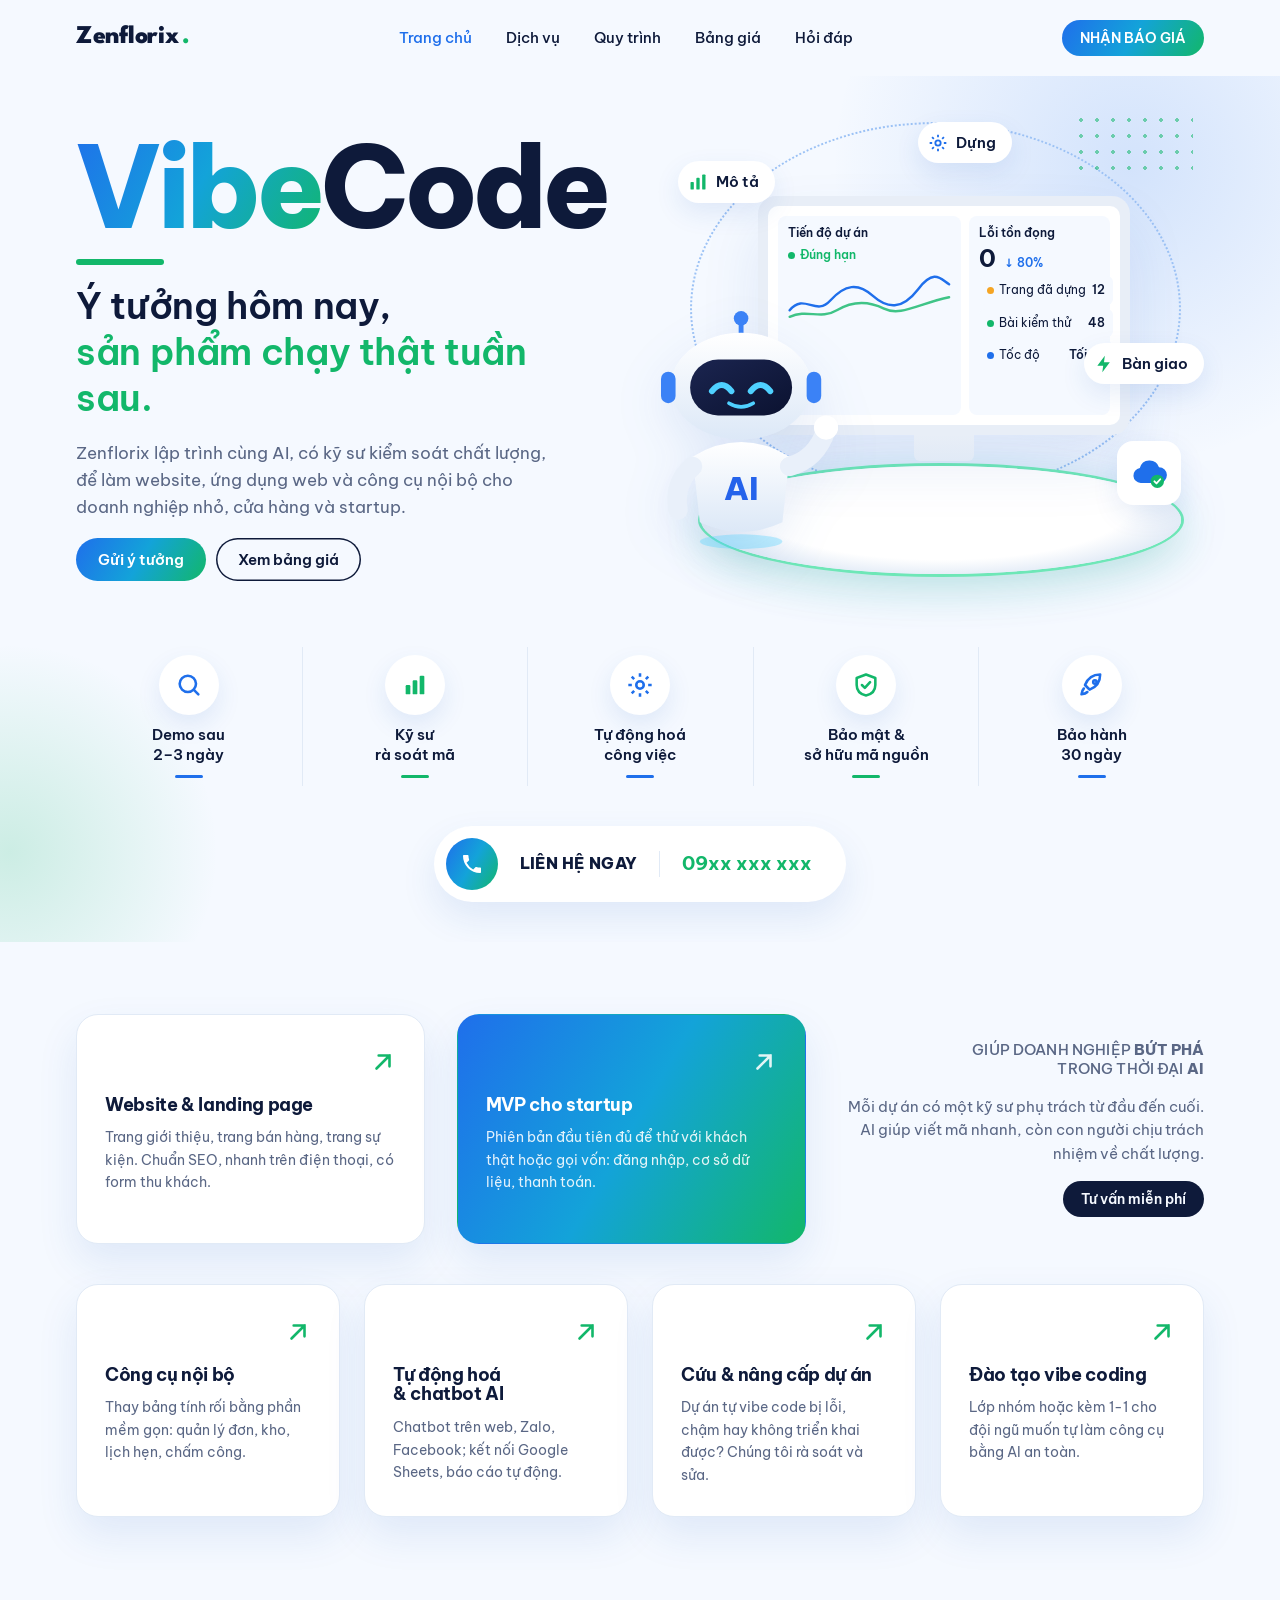
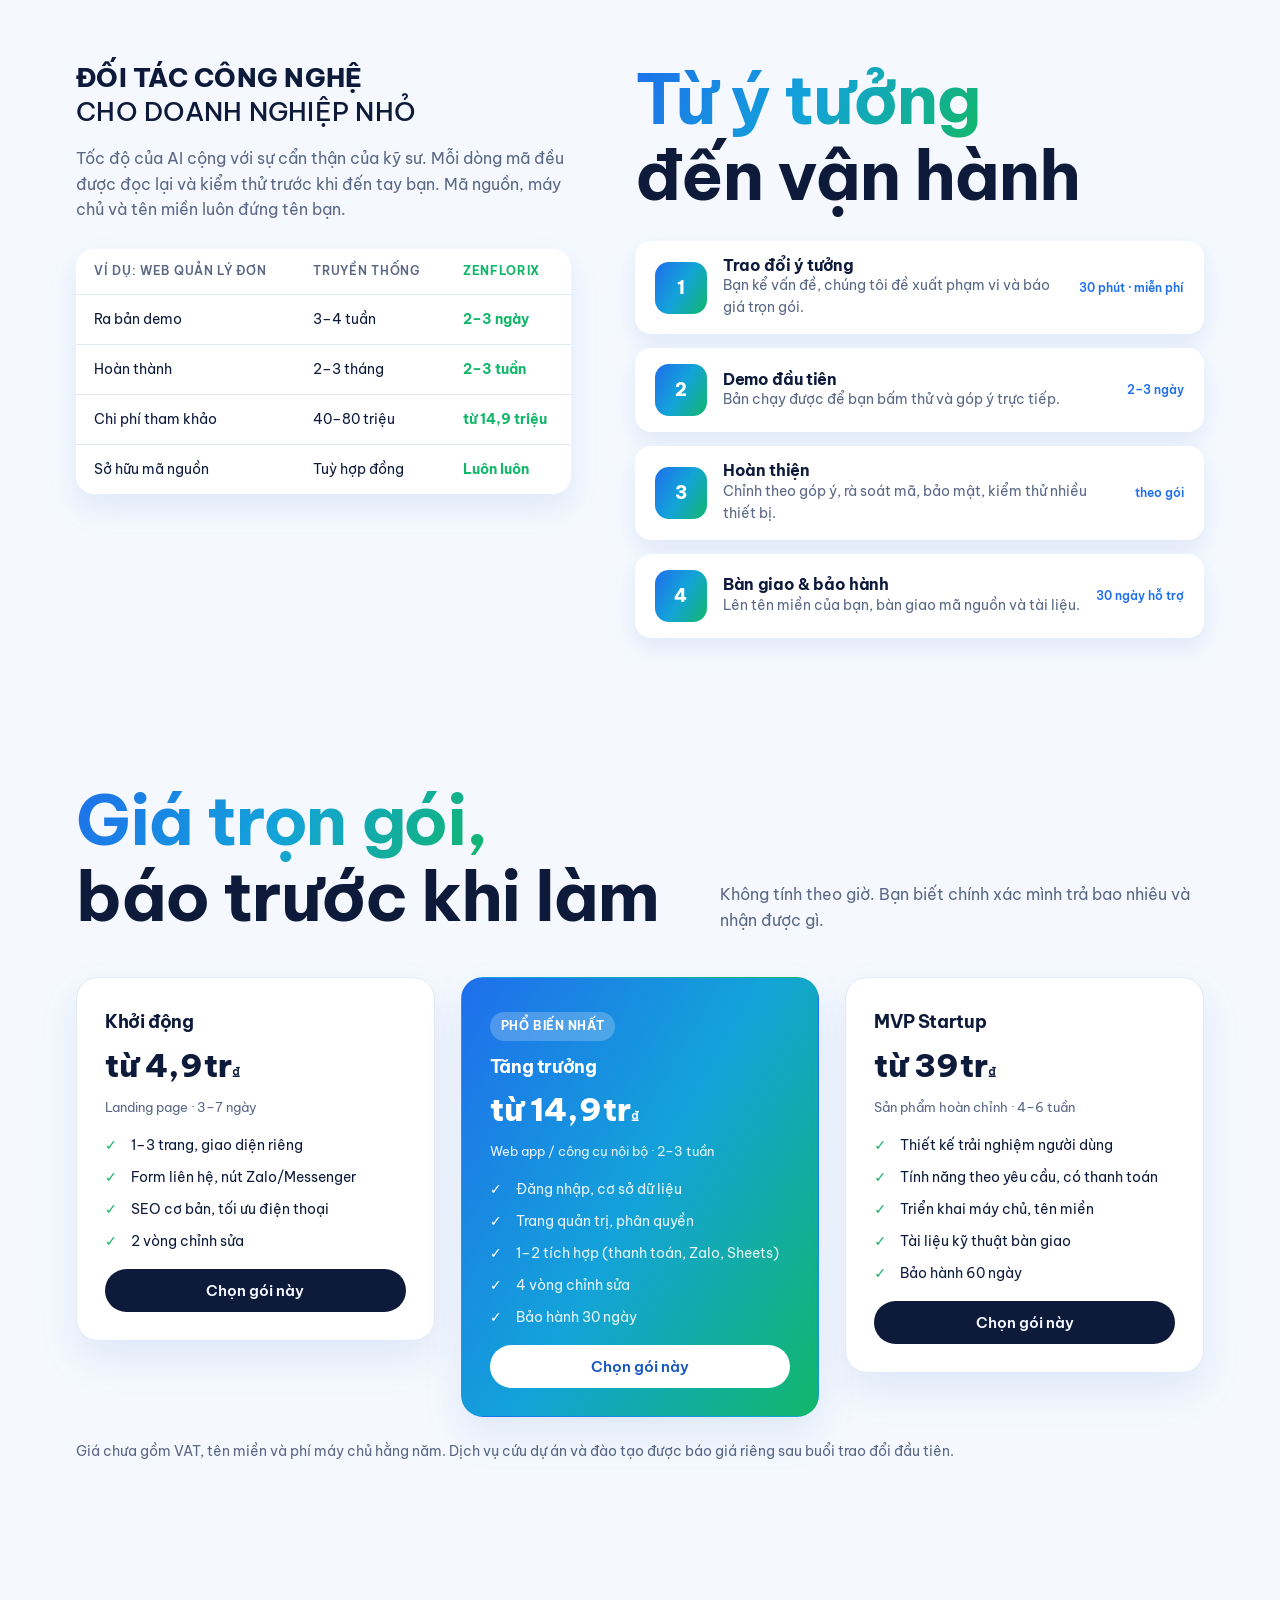
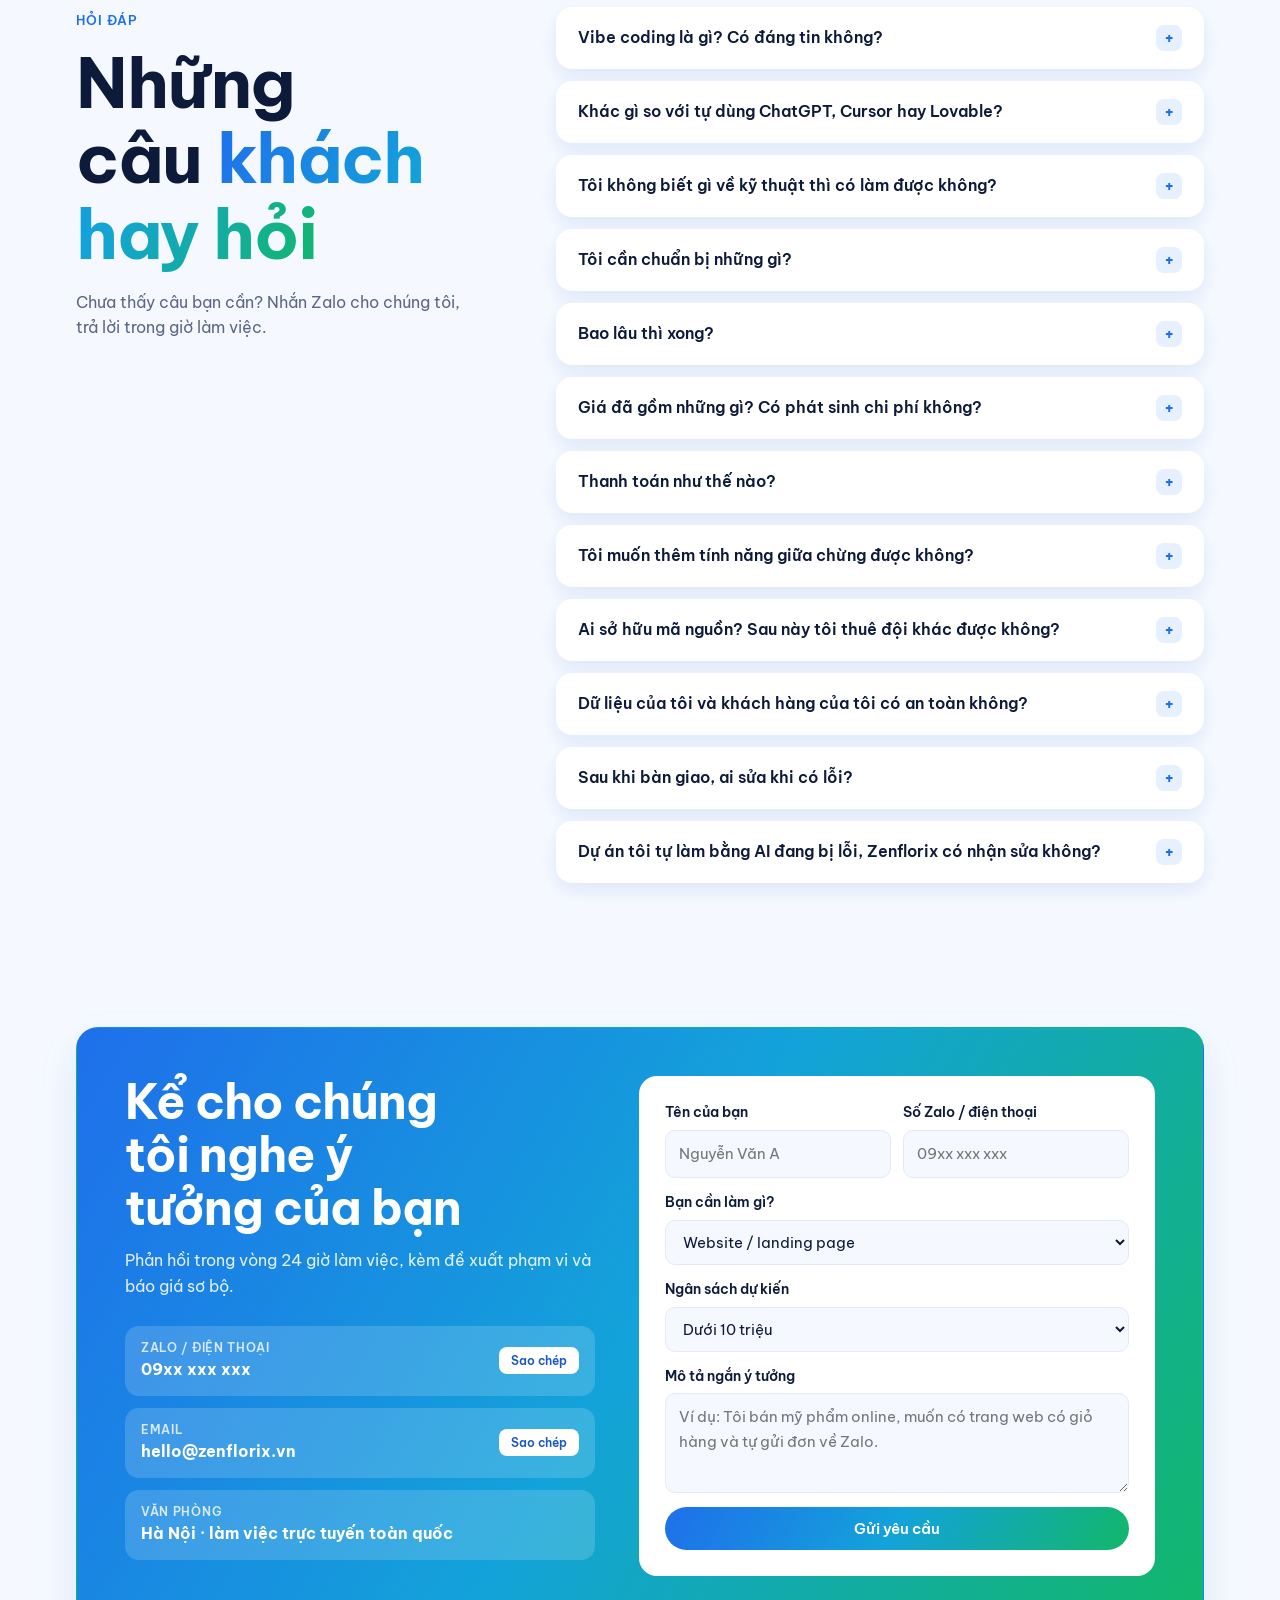
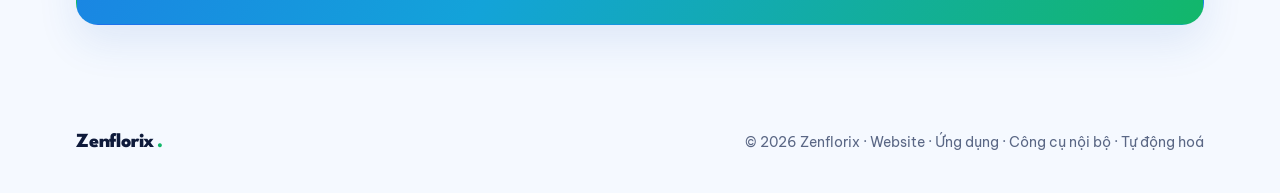
==== index.html @ 3123fd7b "Restyle website in blue-green tech theme Switch the orange palette to a blue-to-green gradient on a " ====
<!doctype html>
<html lang="vi">
<head>
<meta charset="utf-8">
<meta name="viewport" content="width=device-width, initial-scale=1, viewport-fit=cover">
<title>Zenflorix Vibe Code</title>
<meta name="claude:viewport-fit-sides" content="cover">
<meta name="description" content="Zenflorix: biến ý tưởng thành website, ứng dụng và công cụ nội bộ trong vài ngày bằng phát triển có AI hỗ trợ.">
<link rel="preconnect" href="https://fonts.googleapis.com">
<link rel="preconnect" href="https://fonts.gstatic.com" crossorigin>
<link rel="stylesheet" href="https://fonts.googleapis.com/css2?family=Be+Vietnam+Pro:wght@400;500;600;700;800&family=League+Spartan:wght@800&display=swap">
<style>
html { color-scheme: light; } body { margin: 0; } img { max-width: 100%; } [hidden] { display: none !important; }
/* Layout: nền trắng xanh nhạt kiểu công nghệ; dải chuyển màu xanh dương → xanh lá là điểm nhấn; hero chia đôi với bảng theo dõi dự án, trợ lý AI và các nhãn nổi */
:root {
  --bg: #F5F9FF;
  --surface: #FFFFFF;
  --ink: #0E1A3A;
  --muted: #5A6785;
  --line: #E1EAF6;
  --blue: #1F6FEB;
  --green: #12B76A;
  --brand: #1F6FEB;
  --brand-deep: #1857C4;
  --brand-soft: #E6F0FF;
  --on-brand: #FFFFFF;
  --grad: linear-gradient(120deg, #1F6FEB 0%, #13A3D9 50%, #12B76A 100%);
  --warn: #F5A524;
  --shadow: rgba(31, 92, 190, 0.10);
  --glow-blue: rgba(31, 111, 235, 0.16);
  --glow-green: rgba(18, 183, 106, 0.18);
  --orbit: #9CC2F5;
  --plat-ring: #6EE7B7;
  --screen-frame: #E8EEF7;
  --ok: #12B76A;
  --font: "Be Vietnam Pro", system-ui, -apple-system, "Segoe UI", sans-serif;
  --logo: "League Spartan", "Be Vietnam Pro", system-ui, sans-serif;
  --r: 22px;
}
@media (prefers-color-scheme: dark) {
  :root:not([data-theme="light"]) {
    --bg: #0A1226; --surface: #121D38; --ink: #EAF1FF; --muted: #A3B1CF; --line: #22314F;
    --blue: #5B9BFF; --green: #34D399; --brand: #5B9BFF; --brand-deep: #4A86F0; --brand-soft: #18284A; --on-brand: #FFFFFF;
    --grad: linear-gradient(120deg, #3B82F6 0%, #0EA5C9 50%, #10B981 100%);
    --shadow: rgba(0, 0, 0, 0.45); --glow-blue: rgba(91, 155, 255, 0.18); --glow-green: rgba(52, 211, 153, 0.14);
    --orbit: #2F4D80; --plat-ring: #10B981; --screen-frame: #1C2A4A; --ok: #34D399;
    color-scheme: dark;
  }
}
:root[data-theme="dark"] {
  --bg: #0A1226; --surface: #121D38; --ink: #EAF1FF; --muted: #A3B1CF; --line: #22314F;
  --blue: #5B9BFF; --green: #34D399; --brand: #5B9BFF; --brand-deep: #4A86F0; --brand-soft: #18284A; --on-brand: #FFFFFF;
  --grad: linear-gradient(120deg, #3B82F6 0%, #0EA5C9 50%, #10B981 100%);
  --shadow: rgba(0, 0, 0, 0.45); --glow-blue: rgba(91, 155, 255, 0.18); --glow-green: rgba(52, 211, 153, 0.14);
  --orbit: #2F4D80; --plat-ring: #10B981; --screen-frame: #1C2A4A; --ok: #34D399;
  color-scheme: dark;
}

* { box-sizing: border-box; }
html { scroll-behavior: smooth; }
@media (prefers-reduced-motion: reduce) { html { scroll-behavior: auto; } *, *::before, *::after { transition: none !important; animation: none !important; } }
body { background: var(--bg); color: var(--ink); font-family: var(--font); font-size: 16px; line-height: 1.6; overflow-x: hidden; }
body::before { content: ""; position: fixed; inset: 0 0 auto; height: env(safe-area-inset-top, 0px); z-index: 30; background: var(--bg); }
a { color: inherit; }
:focus-visible { outline: 2px solid var(--brand); outline-offset: 3px; border-radius: 6px; }
h1, h2, h3 { margin: 0; line-height: 1.1; text-wrap: balance; letter-spacing: -0.02em; }
p { margin: 0; }

.wrap { max-width: 1160px; margin: 0 auto; padding-left: max(16px, env(safe-area-inset-left, 0px)); padding-right: max(16px, env(safe-area-inset-right, 0px)); }
section { padding-block: 72px; }
.o { background: var(--grad); -webkit-background-clip: text; background-clip: text; color: transparent; }
.kicker { font-size: 0.82rem; font-weight: 600; letter-spacing: 0.08em; text-transform: uppercase; color: var(--brand); }
.caps { text-transform: uppercase; font-weight: 500; font-size: clamp(1.25rem, 2.2vw, 1.6rem); line-height: 1.3; letter-spacing: 0.01em; }
.caps b { font-weight: 800; }
.big { font-size: clamp(2.3rem, 5.4vw, 4.3rem); font-weight: 700; }
.muted { color: var(--muted); }

/* Buttons */
.btn { display: inline-flex; align-items: center; justify-content: center; gap: 8px; padding: 12px 22px; border-radius: 999px; font: 600 0.95rem var(--font); text-decoration: none; border: 0; cursor: pointer; transition: transform .15s ease, background .15s ease; }
.btn:hover { transform: translateY(-1px); }
.btn-brand { background: var(--grad); color: #FFFFFF; }
.btn-brand:hover { filter: brightness(1.06); }
.btn-dark { background: var(--ink); color: var(--bg); }
.btn-line { background: transparent; color: var(--ink); box-shadow: inset 0 0 0 1.5px var(--ink); }
.btn-sm { padding: 9px 18px; font-size: 0.86rem; }

/* Header */
header.top { position: sticky; top: env(safe-area-inset-top, 0px); z-index: 20; background: color-mix(in srgb, var(--bg) 90%, transparent); backdrop-filter: blur(10px); }
header.top .wrap { display: flex; align-items: center; justify-content: space-between; gap: 16px; height: 76px; }
.logo { text-decoration: none; font-family: var(--logo); font-weight: 800; font-size: 1.6rem; letter-spacing: -0.01em; line-height: 1; display: inline-flex; align-items: baseline; }
.logo .dot { color: var(--green); margin-left: 0.14em; }
nav.links { display: flex; gap: 34px; font-size: 0.92rem; font-weight: 500; }
nav.links a { text-decoration: none; }
nav.links a:hover, nav.links a.active { color: var(--brand); }
@media (max-width: 860px) { nav.links { display: none; } }

/* Card: thẻ trắng bo tròn, viền mảnh, bóng xanh nhạt */
.folder { position: relative; background: var(--card, var(--surface)); border-radius: var(--r); border: 1px solid var(--line); box-shadow: 0 18px 40px var(--shadow); }
.hot, .contact-box { --card: var(--grad); border-color: transparent; }

/* Hero */
.hero { position: relative; padding-block: 36px 40px; overflow: hidden; }
.hero::before { content: ""; position: absolute; width: 620px; height: 620px; right: -160px; top: -220px; border-radius: 50%; background: radial-gradient(circle, var(--glow-blue), transparent 68%); pointer-events: none; }
.hero::after { content: ""; position: absolute; width: 420px; height: 420px; left: -200px; bottom: -120px; border-radius: 50%; background: radial-gradient(circle, var(--glow-green), transparent 70%); pointer-events: none; }
.hero-grid { position: relative; z-index: 1; display: grid; grid-template-columns: 0.95fr 1.05fr; gap: 32px 40px; align-items: center; }
.hero-copy { display: grid; gap: 18px; min-width: 0; }
.mega { font-size: clamp(3.6rem, 9vw, 7rem); font-weight: 800; line-height: 0.95; letter-spacing: -0.04em; }
.mega .g { background: var(--grad); -webkit-background-clip: text; background-clip: text; color: transparent; }
.bar { width: 88px; height: 6px; border-radius: 6px; background: var(--green); }
.hero h1.sub { font-size: clamp(1.6rem, 3vw, 2.3rem); font-weight: 600; line-height: 1.25; letter-spacing: -0.01em; }
.hero h1.sub em { font-style: normal; color: var(--green); }
.hero-copy > p { color: var(--muted); font-size: 1.06rem; max-width: 44ch; }
.hero-copy .cta { display: flex; flex-wrap: wrap; gap: 10px; }

.stage { position: relative; min-width: 0; aspect-ratio: 1 / 0.86; max-width: 100%; }
.orbit { position: absolute; inset: 2% 4% 22% 10%; border: 2px dotted var(--orbit); border-radius: 50%; }
.dots { position: absolute; right: 2%; top: 0; width: 120px; height: 70px; background-image: radial-gradient(var(--green) 1.6px, transparent 1.8px); background-size: 16px 16px; opacity: 0.55; }
.monitor { position: absolute; left: 22%; right: 13%; top: 17%; aspect-ratio: 1.55; background: var(--screen-frame); border-radius: 18px; padding: 10px; box-shadow: 0 30px 60px var(--shadow); }
.monitor::after { content: ""; position: absolute; left: 42%; right: 42%; bottom: -26px; height: 26px; background: linear-gradient(var(--screen-frame), var(--line)); border-radius: 0 0 6px 6px; }
.screen { height: 100%; background: var(--surface); border-radius: 10px; display: grid; grid-template-columns: 1.3fr 1fr; gap: 8px; padding: 10px; font-size: clamp(0.5rem, 0.95vw, 0.72rem); }
.panel { background: var(--bg); border-radius: 8px; padding: 8px 10px; display: grid; align-content: start; gap: 4px; min-width: 0; }
.panel b { font-weight: 600; }
.ok-dot { display: inline-flex; align-items: center; gap: 5px; color: var(--green); font-weight: 600; }
.ok-dot::before { content: ""; width: 7px; height: 7px; border-radius: 50%; background: var(--green); }
.panel svg { width: 100%; height: auto; }
.big-num { display: flex; align-items: baseline; gap: 8px; }
.big-num strong { font-size: 2.1em; line-height: 1; }
.big-num span { color: var(--blue); font-weight: 600; }
.rows { display: grid; gap: 4px; }
.rows div { white-space: nowrap; display: flex; justify-content: space-between; gap: 6px; background: var(--bg); border-radius: 6px; padding: 5px 8px; }
.rows i { display: inline-block; width: 7px; height: 7px; border-radius: 50%; margin-right: 5px; }
.platform { position: absolute; left: 12%; right: 4%; bottom: 6%; height: 22%; border-radius: 50%; background: radial-gradient(ellipse at 50% 40%, var(--surface) 55%, var(--line) 75%); box-shadow: 0 0 0 3px var(--plat-ring), 0 14px 40px var(--glow-green), 0 0 60px var(--glow-blue); }
.pill { position: absolute; display: inline-flex; align-items: center; gap: 8px; padding: 9px 16px 9px 10px; border-radius: 999px; background: var(--surface); box-shadow: 0 10px 26px var(--shadow); font-weight: 600; font-size: clamp(0.72rem, 1.2vw, 0.92rem); white-space: nowrap; z-index: 3; }
.pill svg { width: 20px; height: 20px; }
.pill.p1 { left: 8%; top: 10%; color: var(--ink); } .pill.p1 svg { color: var(--green); }
.pill.p2 { left: 50%; top: 2%; } .pill.p2 svg { color: var(--blue); }
.pill.p3 { right: 0; top: 47%; } .pill.p3 svg { color: var(--green); }
.cloud { position: absolute; right: 4%; bottom: 20%; width: 64px; height: 64px; border-radius: 16px; background: var(--surface); box-shadow: 0 10px 26px var(--shadow); display: grid; place-items: center; z-index: 3; }
.cloud svg { width: 40px; height: 40px; }
.robot { position: absolute; left: 2%; bottom: 10%; width: 34%; z-index: 4; filter: drop-shadow(0 16px 24px var(--shadow)); animation: bob 4s ease-in-out infinite; }
@keyframes bob { 50% { transform: translateY(-8px); } }

.features { position: relative; z-index: 1; display: grid; grid-template-columns: repeat(5, 1fr); margin-top: 44px; }
.feat { display: grid; justify-items: center; text-align: center; gap: 10px; padding: 8px 12px; min-width: 0; }
.feat + .feat { border-left: 1px solid var(--line); }
.feat .ic { width: 60px; height: 60px; border-radius: 50%; background: var(--surface); box-shadow: 0 10px 24px var(--shadow); display: grid; place-items: center; }
.feat .ic svg { width: 28px; height: 28px; }
.feat:nth-child(odd) .ic svg { color: var(--blue); } .feat:nth-child(even) .ic svg { color: var(--green); }
.feat b { font-weight: 600; font-size: 0.95rem; line-height: 1.3; }
.feat::after { content: ""; width: 28px; height: 3px; border-radius: 3px; background: var(--blue); }
.feat:nth-child(even)::after { background: var(--green); }
.call { position: relative; z-index: 1; display: flex; align-items: center; justify-content: center; flex-wrap: wrap; gap: 14px 22px; margin: 40px auto 0; width: fit-content; max-width: 100%; padding: 12px 34px 12px 12px; border-radius: 999px; background: var(--surface); box-shadow: 0 16px 36px var(--shadow); text-decoration: none; }
.call .phone-ic { width: 52px; height: 52px; border-radius: 50%; background: var(--grad); display: grid; place-items: center; color: #fff; flex-shrink: 0; }
.call .phone-ic svg { width: 24px; height: 24px; }
.call strong { font-weight: 800; letter-spacing: 0.02em; text-transform: uppercase; }
.call .sep { width: 1px; height: 26px; background: var(--line); }
.call span.num { font-weight: 700; font-size: 1.2rem; color: var(--green); font-variant-numeric: tabular-nums; }
@media (max-width: 920px) {
  .hero-grid { grid-template-columns: 1fr; }
  .features { grid-template-columns: repeat(3, 1fr); row-gap: 24px; }
  .feat:nth-child(4) { border-left: 0; }
}
@media (max-width: 520px) {
  .features { grid-template-columns: repeat(2, 1fr); }
  .feat:nth-child(odd) { border-left: 0; } .feat:nth-child(4) { border-left: 1px solid var(--line); }
  .call { flex-wrap: nowrap; gap: 12px; padding-right: 20px; } .call .sep { display: none; } .call strong { font-size: 0.82rem; } .call span.num { font-size: 1rem; }
  .rows { display: none; } .feat:nth-child(5) { grid-column: 1 / -1; }
  .pill { padding: 6px 11px 6px 7px; } .pill svg { width: 16px; height: 16px; }
  .cloud { width: 46px; height: 46px; } .cloud svg { width: 28px; height: 28px; }
}

/* Services */
.svc-top { display: grid; grid-template-columns: 1fr 1fr 1.05fr; gap: 32px; align-items: center; }
.svc { padding: 34px 28px 30px; display: grid; gap: 12px; align-content: start; min-height: 230px; min-width: 0; text-decoration: none; }
.svc .arrow { width: 26px; height: 26px; color: var(--green); justify-self: end; margin-bottom: 8px; }
.svc h3 { font-size: 1.12rem; font-weight: 700; }
.svc p { font-size: 0.88rem; color: var(--muted); }
.svc.hot { color: var(--on-brand); }
.svc.hot p, .svc.hot .arrow { color: rgba(255, 255, 255, 0.88); }
.svc-text { display: grid; gap: 16px; justify-items: end; text-align: right; }
.svc-text p { color: var(--muted); font-size: 0.92rem; max-width: 40ch; }
.svc-more { display: grid; grid-template-columns: repeat(4, 1fr); gap: 24px; margin-top: 40px; }
.svc-more .svc { min-height: 0; }
@media (max-width: 980px) { .svc-top { grid-template-columns: 1fr 1fr; } .svc-text { grid-column: 1 / -1; grid-row: 1; justify-items: start; text-align: left; } .svc-more { grid-template-columns: 1fr 1fr; } }
@media (max-width: 560px) { .svc-top, .svc-more { grid-template-columns: 1fr; } }

/* Partner + process */
.partner { display: grid; grid-template-columns: 1fr 1.15fr; gap: 48px 64px; align-items: start; }
.partner > * { min-width: 0; }
.partner-left { display: grid; gap: 18px; }
.partner-left > p { color: var(--muted); max-width: 52ch; }
.compare { background: var(--surface); border-radius: 18px; overflow-x: auto; box-shadow: 0 14px 30px var(--shadow); margin-top: 8px; }
.compare table { width: 100%; border-collapse: collapse; font-size: 0.9rem; min-width: 400px; }
.compare th, .compare td { padding: 13px 18px; text-align: left; border-bottom: 1px solid var(--line); font-variant-numeric: tabular-nums; }
.compare tr:last-child td { border-bottom: 0; }
.compare th { font-size: 0.74rem; letter-spacing: 0.06em; text-transform: uppercase; color: var(--muted); font-weight: 600; }
.compare td:nth-child(3), .compare th:nth-child(3) { color: var(--green); font-weight: 700; }
.steps { list-style: none; margin: 28px 0 0; padding: 0; display: grid; gap: 14px; }
.step { display: grid; grid-template-columns: 52px 1fr auto; gap: 16px; align-items: center; background: var(--surface); border-radius: 16px; padding: 16px 20px; box-shadow: 0 10px 22px var(--shadow); }
.step-n { width: 52px; height: 52px; border-radius: 14px; background: var(--grad); color: #FFFFFF; display: grid; place-items: center; font-weight: 800; font-size: 1.1rem; }
.step h3 { font-size: 1rem; }
.step p { font-size: 0.86rem; color: var(--muted); }
.step time { font-size: 0.78rem; font-weight: 600; color: var(--brand); white-space: nowrap; }
@media (max-width: 920px) { .partner { grid-template-columns: 1fr; } }
@media (max-width: 520px) { .step { grid-template-columns: 44px 1fr; } .step-n { width: 44px; height: 44px; } .step time { grid-column: 2; } }

/* Pricing */
.head-row { display: flex; flex-wrap: wrap; justify-content: space-between; align-items: end; gap: 20px; margin-bottom: 44px; }
.head-row p { max-width: 44ch; color: var(--muted); }
.plans { display: grid; grid-template-columns: repeat(3, 1fr); gap: 26px; align-items: start; }
.plan { padding: 34px 28px 28px; display: grid; gap: 16px; min-width: 0; }
.plan.hot { color: var(--on-brand); }
.plan h3 { font-size: 1.15rem; }
.plan .price { font-size: 2rem; font-weight: 800; line-height: 1; font-variant-numeric: tabular-nums; }
.plan .price small { font-size: 0.85rem; font-weight: 500; }
.plan .meta { font-size: 0.82rem; color: var(--muted); }
.plan.hot .meta, .plan.hot li { color: rgba(255, 255, 255, 0.9); }
.plan ul { list-style: none; margin: 0; padding: 0; display: grid; gap: 9px; font-size: 0.9rem; }
.plan li { display: grid; grid-template-columns: 20px 1fr; gap: 6px; }
.plan li::before { content: "✓"; font-weight: 800; color: var(--green); }
.plan.hot li::before { color: var(--on-brand); }
.plan.hot .btn { background: #FFFFFF; color: #1857C4; }
.tag { justify-self: start; font-size: 0.72rem; font-weight: 700; letter-spacing: 0.05em; text-transform: uppercase; padding: 5px 11px; border-radius: 999px; background: rgba(255, 255, 255, 0.22); }
.note { margin-top: 24px; font-size: 0.85rem; color: var(--muted); }
@media (max-width: 920px) { .plans { grid-template-columns: 1fr; max-width: 520px; } }

/* FAQ */
.faq-grid { display: grid; grid-template-columns: 0.8fr 1.2fr; gap: 48px; align-items: start; }
.faq-grid > * { min-width: 0; }
.faq { display: grid; gap: 12px; }
.faq details { background: var(--surface); border-radius: 16px; padding: 18px 22px; box-shadow: 0 8px 18px var(--shadow); }
.faq summary { cursor: pointer; font-weight: 600; list-style: none; display: flex; justify-content: space-between; gap: 16px; }
.faq summary::-webkit-details-marker { display: none; }
.faq summary::after { content: "+"; flex-shrink: 0; width: 26px; height: 26px; border-radius: 8px; background: var(--brand-soft); color: var(--brand); display: grid; place-items: center; font-weight: 700; line-height: 1; }
.faq details[open] summary::after { content: "–"; background: var(--brand); color: var(--on-brand); }
.faq details p { margin-top: 10px; color: var(--muted); font-size: 0.94rem; }
@media (max-width: 920px) { .faq-grid { grid-template-columns: 1fr; gap: 28px; } }

/* Contact */
.contact-box { padding: 48px; display: grid; grid-template-columns: 1fr 1.1fr; gap: 44px; color: var(--on-brand); }
.contact-box > * { min-width: 0; }
.contact-box h2 { font-size: clamp(2rem, 4vw, 3rem); font-weight: 700; }
.contact-box .lead { margin-top: 14px; color: rgba(255, 255, 255, 0.88); }
.channels { display: grid; gap: 12px; margin-top: 26px; }
.channel { display: flex; justify-content: space-between; align-items: center; gap: 12px; padding: 13px 16px; border-radius: 14px; background: rgba(255, 255, 255, 0.16); }
.channel div { display: grid; min-width: 0; }
.channel span { font-size: 0.72rem; font-weight: 600; letter-spacing: 0.06em; text-transform: uppercase; opacity: 0.8; }
.channel b { user-select: all; overflow-wrap: anywhere; }
.copy { background: #FFFFFF; color: #1857C4; border: 0; border-radius: 8px; padding: 6px 12px; font: 600 0.78rem var(--font); cursor: pointer; flex-shrink: 0; }
form.brief { background: var(--surface); color: var(--ink); border-radius: 18px; padding: 26px; display: grid; gap: 14px; }
.field { display: grid; gap: 6px; }
.field label { font-size: 0.85rem; font-weight: 600; }
.field input, .field select, .field textarea { font: inherit; font-size: 0.95rem; color: var(--ink); background: var(--bg); border: 1px solid var(--line); border-radius: 10px; padding: 11px 13px; width: 100%; }
.field textarea { min-height: 100px; resize: vertical; }
.row2 { display: grid; grid-template-columns: 1fr 1fr; gap: 12px; }
.form-msg { font-size: 0.9rem; color: var(--ok); }
@media (max-width: 920px) { .contact-box { grid-template-columns: 1fr; padding: 32px 22px; } }
@media (max-width: 520px) { .row2 { grid-template-columns: 1fr; } }

footer { padding-block: 34px 40px; font-size: 0.86rem; color: var(--muted); }
footer .wrap { display: flex; flex-wrap: wrap; justify-content: space-between; align-items: center; gap: 14px; }
footer .logo { font-size: 1.25rem; color: var(--ink); }
@media (max-width: 600px) { section { padding-block: 56px; } }
</style>

</head>
<body>
<header class="top">
  <div class="wrap">
    <a class="logo" href="#top" aria-label="Zenflorix, về đầu trang">Zenflorix<span class="dot">.</span></a>
    <nav class="links" aria-label="Điều hướng chính">
      <a href="#top" class="active">Trang chủ</a>
      <a href="#dich-vu">Dịch vụ</a>
      <a href="#quy-trinh">Quy trình</a>
      <a href="#bang-gia">Bảng giá</a>
      <a href="#hoi-dap">Hỏi đáp</a>
    </nav>
    <a class="btn btn-brand btn-sm" href="#lien-he">NHẬN BÁO GIÁ</a>
  </div>
</header>

<main id="top">
  <section class="hero">
    <div class="wrap">
      <div class="hero-grid">
        <div class="hero-copy">
          <div class="mega"><span class="g">Vibe</span>Code</div>
          <span class="bar" aria-hidden="true"></span>
          <h1 class="sub">Ý tưởng hôm nay,<br><em>sản phẩm chạy thật tuần sau.</em></h1>
          <p>Zenflorix lập trình cùng AI, có kỹ sư kiểm soát chất lượng, để làm website, ứng dụng web và công cụ nội bộ cho doanh nghiệp nhỏ, cửa hàng và startup.</p>
          <div class="cta"><a class="btn btn-brand" href="#lien-he">Gửi ý tưởng</a><a class="btn btn-line" href="#bang-gia">Xem bảng giá</a></div>
        </div>

        <div class="stage" aria-label="Minh hoạ: bảng theo dõi dự án và trợ lý AI">
          <span class="orbit" aria-hidden="true"></span>
          <span class="dots" aria-hidden="true"></span>
          <span class="platform" aria-hidden="true"></span>
          <div class="monitor">
            <div class="screen">
              <div class="panel">
                <b>Tiến độ dự án</b>
                <span class="ok-dot">Đúng hạn</span>
                <svg viewBox="0 0 200 70" fill="none" aria-hidden="true"><path d="M2 52 C 20 30, 34 60, 52 40 S 86 18, 104 34 S 140 52, 160 26 S 188 14, 198 20" stroke="var(--blue)" stroke-width="3" stroke-linecap="round"/><path d="M2 60 C 24 50, 40 64, 60 52 S 98 40, 118 50 S 160 44, 198 36" stroke="var(--green)" stroke-width="3" stroke-linecap="round" opacity=".8"/></svg>
              </div>
              <div class="panel">
                <b>Lỗi tồn đọng</b>
                <div class="big-num"><strong>0</strong><span>↓ 80%</span></div>
                <div class="rows">
                  <div><span><i style="background:var(--warn)"></i>Trang đã dựng</span><b>12</b></div>
                  <div><span><i style="background:var(--green)"></i>Bài kiểm thử</span><b>48</b></div>
                  <div><span><i style="background:var(--blue)"></i>Tốc độ</span><b>Tối ưu</b></div>
                </div>
              </div>
            </div>
          </div>
          <span class="pill p1"><svg viewBox="0 0 24 24" fill="currentColor"><rect x="3" y="12" width="4" height="9" rx="1"/><rect x="10" y="7" width="4" height="14" rx="1"/><rect x="17" y="3" width="4" height="18" rx="1"/></svg>Mô tả</span>
          <span class="pill p2"><svg viewBox="0 0 24 24" fill="none" stroke="currentColor" stroke-width="2.2"><circle cx="12" cy="12" r="3.2"/><path d="M12 2v3M12 19v3M2 12h3M19 12h3M4.9 4.9l2.1 2.1M17 17l2.1 2.1M4.9 19.1 7 17M17 7l2.1-2.1"/></svg>Dựng</span>
          <span class="pill p3"><svg viewBox="0 0 24 24" fill="currentColor"><path d="M13 2 4 14h7l-1 8 9-12h-7z"/></svg>Bàn giao</span>
          <span class="cloud" aria-hidden="true"><svg viewBox="0 0 48 48"><path d="M14 36a9 9 0 0 1-1-17.9A12 12 0 0 1 36 17a8 8 0 0 1 0 19z" fill="var(--blue)"/><circle cx="34" cy="34" r="8" fill="var(--green)"/><path d="m30.5 34 2.5 2.5 4.5-5" stroke="#fff" stroke-width="2.2" fill="none" stroke-linecap="round" stroke-linejoin="round"/></svg></span>
          <svg class="robot" viewBox="0 0 160 200" aria-hidden="true">
            <defs>
              <linearGradient id="rb" x1="0" y1="0" x2="0" y2="1"><stop offset="0" stop-color="#FFFFFF"/><stop offset="1" stop-color="#DCE8F7"/></linearGradient>
              <linearGradient id="rv" x1="0" y1="0" x2="1" y2="1"><stop offset="0" stop-color="#1B2550"/><stop offset="1" stop-color="#0B1230"/></linearGradient>
            </defs>
            <line x1="80" y1="22" x2="80" y2="6" stroke="#3B82F6" stroke-width="4" stroke-linecap="round"/>
            <circle cx="80" cy="6" r="6" fill="#3B82F6"/>
            <ellipse cx="80" cy="62" rx="58" ry="44" fill="url(#rb)"/>
            <rect x="14" y="50" width="12" height="26" rx="6" fill="#3B82F6"/>
            <rect x="134" y="50" width="12" height="26" rx="6" fill="#3B82F6"/>
            <rect x="38" y="40" width="84" height="46" rx="23" fill="url(#rv)"/>
            <path d="M56 66 q8 -10 16 0" stroke="#4FD1FF" stroke-width="5" fill="none" stroke-linecap="round"/>
            <path d="M88 66 q8 -10 16 0" stroke="#4FD1FF" stroke-width="5" fill="none" stroke-linecap="round"/>
            <path d="M70 76 q10 6 20 0" stroke="#4FD1FF" stroke-width="3" fill="none" stroke-linecap="round"/>
            <path d="M40 120 q40 -24 80 0 l-6 54 q-34 16 -68 0z" fill="url(#rb)"/>
            <text x="80" y="156" text-anchor="middle" font-family="Be Vietnam Pro, sans-serif" font-weight="800" font-size="26" fill="#2563EB">AI</text>
            <path d="M120 128 q22 -6 30 -30" stroke="#E9F0FA" stroke-width="16" fill="none" stroke-linecap="round"/>
            <circle cx="150" cy="96" r="10" fill="#FFFFFF"/>
            <path d="M40 128 q-16 14 -12 36" stroke="#E9F0FA" stroke-width="16" fill="none" stroke-linecap="round"/>
            <ellipse cx="80" cy="190" rx="34" ry="6" fill="#4FD1FF" opacity=".35"/>
          </svg>
        </div>
      </div>

      <div class="features">
        <div class="feat"><span class="ic"><svg viewBox="0 0 24 24" fill="none" stroke="currentColor" stroke-width="2.2" stroke-linecap="round"><circle cx="11" cy="11" r="7"/><path d="m20 20-4-4"/></svg></span><b>Demo sau<br>2–3 ngày</b></div>
        <div class="feat"><span class="ic"><svg viewBox="0 0 24 24" fill="currentColor"><rect x="4" y="12" width="4" height="8" rx="1"/><rect x="10" y="8" width="4" height="12" rx="1"/><rect x="16" y="4" width="4" height="16" rx="1"/></svg></span><b>Kỹ sư<br>rà soát mã</b></div>
        <div class="feat"><span class="ic"><svg viewBox="0 0 24 24" fill="none" stroke="currentColor" stroke-width="2.2"><circle cx="12" cy="12" r="3.2"/><path d="M12 2v3M12 19v3M2 12h3M19 12h3M4.9 4.9l2.1 2.1M17 17l2.1 2.1M4.9 19.1 7 17M17 7l2.1-2.1"/></svg></span><b>Tự động hoá<br>công việc</b></div>
        <div class="feat"><span class="ic"><svg viewBox="0 0 24 24" fill="none" stroke="currentColor" stroke-width="2.2" stroke-linejoin="round" stroke-linecap="round"><path d="M12 3 4 6v6c0 5 3.5 8 8 9 4.5-1 8-4 8-9V6z"/><path d="m8.5 12 2.5 2.5 4.5-5"/></svg></span><b>Bảo mật &<br>sở hữu mã nguồn</b></div>
        <div class="feat"><span class="ic"><svg viewBox="0 0 24 24" fill="none" stroke="currentColor" stroke-width="2.2" stroke-linejoin="round" stroke-linecap="round"><path d="M5 15c-1.5 1.5-2 5-2 5s3.5-.5 5-2"/><path d="M9 15 6 12c2-5 6-9 13-9 0 7-4 11-9 13z"/><circle cx="14.5" cy="9.5" r="1.5"/></svg></span><b>Bảo hành<br>30 ngày</b></div>
      </div>

      <a class="call" href="#lien-he"><span class="phone-ic"><svg viewBox="0 0 24 24" fill="currentColor"><path d="M6.6 10.8a15.2 15.2 0 0 0 6.6 6.6l2.2-2.2c.3-.3.7-.4 1-.2 1.1.4 2.3.6 3.6.6.6 0 1 .4 1 1V20c0 .6-.4 1-1 1A17 17 0 0 1 3 4c0-.6.4-1 1-1h3.5c.6 0 1 .4 1 1 0 1.3.2 2.5.6 3.6.1.3 0 .7-.2 1z"/></svg></span><strong>Liên hệ ngay</strong><span class="sep" aria-hidden="true"></span><span class="num">09xx xxx xxx</span></a>
    </div>
  </section>

  <section id="dich-vu">
    <div class="wrap">
      <div class="svc-top">
        <a class="folder svc" href="#lien-he">
          <svg class="arrow" viewBox="0 0 24 24" fill="none" stroke="currentColor" stroke-width="2.4" stroke-linecap="round"><path d="M6 18 18 6M8 6h10v10"/></svg>
          <h3>Website & landing page</h3>
          <p>Trang giới thiệu, trang bán hàng, trang sự kiện. Chuẩn SEO, nhanh trên điện thoại, có form thu khách.</p>
        </a>
        <a class="folder svc hot" href="#lien-he">
          <svg class="arrow" viewBox="0 0 24 24" fill="none" stroke="currentColor" stroke-width="2.4" stroke-linecap="round"><path d="M6 18 18 6M8 6h10v10"/></svg>
          <h3>MVP cho startup</h3>
          <p>Phiên bản đầu tiên đủ để thử với khách thật hoặc gọi vốn: đăng nhập, cơ sở dữ liệu, thanh toán.</p>
        </a>
        <div class="svc-text">
          <p class="caps">Giúp doanh nghiệp <b>bứt phá</b><br>trong thời đại <b>AI</b></p>
          <p>Mỗi dự án có một kỹ sư phụ trách từ đầu đến cuối. AI giúp viết mã nhanh, còn con người chịu trách nhiệm về chất lượng.</p>
          <a class="btn btn-dark btn-sm" href="#lien-he">Tư vấn miễn phí</a>
        </div>
      </div>
      <div class="svc-more">
        <a class="folder svc" href="#lien-he"><svg class="arrow" viewBox="0 0 24 24" fill="none" stroke="currentColor" stroke-width="2.4" stroke-linecap="round"><path d="M6 18 18 6M8 6h10v10"/></svg><h3>Công cụ nội bộ</h3><p>Thay bảng tính rối bằng phần mềm gọn: quản lý đơn, kho, lịch hẹn, chấm công.</p></a>
        <a class="folder svc" href="#lien-he"><svg class="arrow" viewBox="0 0 24 24" fill="none" stroke="currentColor" stroke-width="2.4" stroke-linecap="round"><path d="M6 18 18 6M8 6h10v10"/></svg><h3>Tự động hoá & chatbot AI</h3><p>Chatbot trên web, Zalo, Facebook; kết nối Google Sheets, báo cáo tự động.</p></a>
        <a class="folder svc" href="#lien-he"><svg class="arrow" viewBox="0 0 24 24" fill="none" stroke="currentColor" stroke-width="2.4" stroke-linecap="round"><path d="M6 18 18 6M8 6h10v10"/></svg><h3>Cứu & nâng cấp dự án</h3><p>Dự án tự vibe code bị lỗi, chậm hay không triển khai được? Chúng tôi rà soát và sửa.</p></a>
        <a class="folder svc" href="#lien-he"><svg class="arrow" viewBox="0 0 24 24" fill="none" stroke="currentColor" stroke-width="2.4" stroke-linecap="round"><path d="M6 18 18 6M8 6h10v10"/></svg><h3>Đào tạo vibe coding</h3><p>Lớp nhóm hoặc kèm 1-1 cho đội ngũ muốn tự làm công cụ bằng AI an toàn.</p></a>
      </div>
    </div>
  </section>

  <section id="quy-trinh">
    <div class="wrap partner">
      <div class="partner-left">
        <h2 class="caps"><b>Đối tác công nghệ</b><br>cho doanh nghiệp nhỏ</h2>
        <p>Tốc độ của AI cộng với sự cẩn thận của kỹ sư. Mỗi dòng mã đều được đọc lại và kiểm thử trước khi đến tay bạn. Mã nguồn, máy chủ và tên miền luôn đứng tên bạn.</p>
        <div class="compare">
          <table>
            <thead><tr><th>Ví dụ: web quản lý đơn</th><th>Truyền thống</th><th>Zenflorix</th></tr></thead>
            <tbody>
              <tr><td>Ra bản demo</td><td>3–4 tuần</td><td>2–3 ngày</td></tr>
              <tr><td>Hoàn thành</td><td>2–3 tháng</td><td>2–3 tuần</td></tr>
              <tr><td>Chi phí tham khảo</td><td>40–80 triệu</td><td>từ 14,9 triệu</td></tr>
              <tr><td>Sở hữu mã nguồn</td><td>Tuỳ hợp đồng</td><td>Luôn luôn</td></tr>
            </tbody>
          </table>
        </div>
      </div>
      <div>
        <h2 class="big"><span class="o">Từ ý tưởng</span><br>đến vận hành</h2>
        <ol class="steps">
          <li class="step"><span class="step-n">1</span><div><h3>Trao đổi ý tưởng</h3><p>Bạn kể vấn đề, chúng tôi đề xuất phạm vi và báo giá trọn gói.</p></div><time>30 phút · miễn phí</time></li>
          <li class="step"><span class="step-n">2</span><div><h3>Demo đầu tiên</h3><p>Bản chạy được để bạn bấm thử và góp ý trực tiếp.</p></div><time>2–3 ngày</time></li>
          <li class="step"><span class="step-n">3</span><div><h3>Hoàn thiện</h3><p>Chỉnh theo góp ý, rà soát mã, bảo mật, kiểm thử nhiều thiết bị.</p></div><time>theo gói</time></li>
          <li class="step"><span class="step-n">4</span><div><h3>Bàn giao & bảo hành</h3><p>Lên tên miền của bạn, bàn giao mã nguồn và tài liệu.</p></div><time>30 ngày hỗ trợ</time></li>
        </ol>
      </div>
    </div>
  </section>

  <section id="bang-gia">
    <div class="wrap">
      <div class="head-row">
        <h2 class="big"><span class="o">Giá trọn gói,</span><br>báo trước khi làm</h2>
        <p>Không tính theo giờ. Bạn biết chính xác mình trả bao nhiêu và nhận được gì.</p>
      </div>
      <div class="plans">
        <article class="folder plan">
          <h3>Khởi động</h3>
          <div class="price">từ 4,9tr<small>₫</small></div>
          <div class="meta">Landing page · 3–7 ngày</div>
          <ul><li>1–3 trang, giao diện riêng</li><li>Form liên hệ, nút Zalo/Messenger</li><li>SEO cơ bản, tối ưu điện thoại</li><li>2 vòng chỉnh sửa</li></ul>
          <a class="btn btn-dark" href="#lien-he">Chọn gói này</a>
        </article>
        <article class="folder plan hot">
          <span class="tag">Phổ biến nhất</span>
          <h3>Tăng trưởng</h3>
          <div class="price">từ 14,9tr<small>₫</small></div>
          <div class="meta">Web app / công cụ nội bộ · 2–3 tuần</div>
          <ul><li>Đăng nhập, cơ sở dữ liệu</li><li>Trang quản trị, phân quyền</li><li>1–2 tích hợp (thanh toán, Zalo, Sheets)</li><li>4 vòng chỉnh sửa</li><li>Bảo hành 30 ngày</li></ul>
          <a class="btn" href="#lien-he">Chọn gói này</a>
        </article>
        <article class="folder plan">
          <h3>MVP Startup</h3>
          <div class="price">từ 39tr<small>₫</small></div>
          <div class="meta">Sản phẩm hoàn chỉnh · 4–6 tuần</div>
          <ul><li>Thiết kế trải nghiệm người dùng</li><li>Tính năng theo yêu cầu, có thanh toán</li><li>Triển khai máy chủ, tên miền</li><li>Tài liệu kỹ thuật bàn giao</li><li>Bảo hành 60 ngày</li></ul>
          <a class="btn btn-dark" href="#lien-he">Chọn gói này</a>
        </article>
      </div>
      <p class="note">Giá chưa gồm VAT, tên miền và phí máy chủ hằng năm. Dịch vụ cứu dự án và đào tạo được báo giá riêng sau buổi trao đổi đầu tiên.</p>
    </div>
  </section>

  <section id="hoi-dap">
    <div class="wrap faq-grid">
      <div>
        <span class="kicker">Hỏi đáp</span>
        <h2 class="big" style="margin-top:12px">Những câu <span class="o">khách hay hỏi</span></h2>
        <p class="muted" style="margin-top:18px; max-width:36ch">Chưa thấy câu bạn cần? Nhắn Zalo cho chúng tôi, trả lời trong giờ làm việc.</p>
      </div>
      <div class="faq">
        <details><summary>Vibe coding là gì? Có đáng tin không?</summary><p>Vibe coding là cách làm phần mềm bằng cách mô tả yêu cầu cho AI và để AI viết phần lớn mã. Tự làm thì dễ phát sinh lỗi và lỗ hổng bảo mật. Ở Zenflorix, kỹ sư luôn kiểm soát kiến trúc, rà soát mã và kiểm thử, nên bạn có được tốc độ của AI mà vẫn yên tâm về chất lượng.</p></details>
        <details><summary>Khác gì so với tự dùng ChatGPT, Cursor hay Lovable?</summary><p>Các công cụ AI giúp ra bản nháp rất nhanh, nhưng đưa lên chạy thật là chuyện khác: bảo mật, dữ liệu khách hàng, máy chủ, tên miền và sửa lỗi khi có sự cố. Chúng tôi dùng chính những công cụ đó để làm nhanh, và có kỹ sư chịu trách nhiệm phần còn lại.</p></details>
        <details><summary>Tôi không biết gì về kỹ thuật thì có làm được không?</summary><p>Được. Bạn chỉ cần kể vấn đề của mình bằng lời thường. Chúng tôi lo phần kỹ thuật và giải thích mọi thứ bằng ngôn ngữ dễ hiểu.</p></details>
        <details><summary>Tôi cần chuẩn bị những gì?</summary><p>Chỉ cần mô tả vấn đề và vài ví dụ bạn thích. Nếu có thì gửi thêm logo, hình ảnh, nội dung hoặc file Excel đang dùng. Thiếu phần nào chúng tôi sẽ gợi ý.</p></details>
        <details><summary>Bao lâu thì xong?</summary><p>Landing page 3–7 ngày, web app hoặc công cụ nội bộ 2–3 tuần, MVP hoàn chỉnh 4–6 tuần. Gói nào bạn cũng có bản demo bấm thử được sau 2–3 ngày.</p></details>
        <details><summary>Giá đã gồm những gì? Có phát sinh chi phí không?</summary><p>Giá trọn gói gồm thiết kế, lập trình, kiểm thử, số vòng chỉnh sửa của gói và bảo hành; chưa gồm VAT, tên miền và phí máy chủ hằng năm. Chi phí chỉ phát sinh khi bạn muốn thêm tính năng ngoài phạm vi đã chốt, và luôn được báo giá trước để bạn đồng ý.</p></details>
        <details><summary>Thanh toán như thế nào?</summary><p>Thông thường chia hai đợt: 50% khi bắt đầu và 50% khi bàn giao. Dự án lớn có thể chia theo từng giai đoạn.</p></details>
        <details><summary>Tôi muốn thêm tính năng giữa chừng được không?</summary><p>Được. Chúng tôi ước lượng thời gian và chi phí cho phần thêm, bạn đồng ý thì mới làm. Cũng có thể để sang giai đoạn sau để không ảnh hưởng ngày ra mắt.</p></details>
        <details><summary>Ai sở hữu mã nguồn? Sau này tôi thuê đội khác được không?</summary><p>Bạn sở hữu 100% mã nguồn. Mã nguồn, tài khoản máy chủ và tên miền đều đứng tên bạn. Chúng tôi dùng công nghệ phổ biến và bàn giao tài liệu hướng dẫn, nên đội kỹ thuật khác có thể tiếp nhận dễ dàng.</p></details>
        <details><summary>Dữ liệu của tôi và khách hàng của tôi có an toàn không?</summary><p>Kỹ sư rà soát bảo mật trước khi bàn giao: đăng nhập, phân quyền, mã hoá kết nối, không để lộ mật khẩu hay khoá truy cập trong mã. Dữ liệu nằm trên máy chủ đứng tên bạn.</p></details>
        <details><summary>Sau khi bàn giao, ai sửa khi có lỗi?</summary><p>Trong thời gian bảo hành, chúng tôi sửa lỗi miễn phí. Sau đó bạn có thể đăng ký gói bảo trì theo tháng hoặc thuê theo từng yêu cầu.</p></details>
        <details><summary>Dự án tôi tự làm bằng AI đang bị lỗi, Zenflorix có nhận sửa không?</summary><p>Có. Gửi cho chúng tôi mã nguồn hoặc đường dẫn, chúng tôi rà soát miễn phí và báo lại cần sửa những gì, chi phí bao nhiêu.</p></details>
      </div>
    </div>
  </section>

  <section id="lien-he">
    <div class="wrap">
      <div class="folder contact-box">
        <div>
          <h2>Kể cho chúng tôi nghe ý tưởng của bạn</h2>
          <p class="lead">Phản hồi trong vòng 24 giờ làm việc, kèm đề xuất phạm vi và báo giá sơ bộ.</p>
          <div class="channels">
            <div class="channel"><div><span>Zalo / Điện thoại</span><b id="c-phone">09xx xxx xxx</b></div><button class="copy" type="button" data-copy="c-phone">Sao chép</button></div>
            <div class="channel"><div><span>Email</span><b id="c-mail">hello@zenflorix.vn</b></div><button class="copy" type="button" data-copy="c-mail">Sao chép</button></div>
            <div class="channel"><div><span>Văn phòng</span><b>Hà Nội · làm việc trực tuyến toàn quốc</b></div></div>
          </div>
        </div>
        <form class="brief" id="brief" novalidate>
          <div class="row2">
            <div class="field"><label for="f-name">Tên của bạn</label><input id="f-name" name="name" autocomplete="name" placeholder="Nguyễn Văn A" required></div>
            <div class="field"><label for="f-phone">Số Zalo / điện thoại</label><input id="f-phone" name="phone" inputmode="tel" autocomplete="tel" placeholder="09xx xxx xxx" required></div>
          </div>
          <div class="field"><label for="f-type">Bạn cần làm gì?</label>
            <select id="f-type" name="type"><option>Website / landing page</option><option>MVP cho startup</option><option>Công cụ nội bộ</option><option>Tự động hoá / chatbot AI</option><option>Cứu & nâng cấp dự án</option><option>Đào tạo vibe coding</option></select>
          </div>
          <div class="field"><label for="f-budget">Ngân sách dự kiến</label>
            <select id="f-budget" name="budget"><option>Dưới 10 triệu</option><option>10–30 triệu</option><option>30–80 triệu</option><option>Trên 80 triệu</option><option>Chưa rõ, cần tư vấn</option></select>
          </div>
          <div class="field"><label for="f-idea">Mô tả ngắn ý tưởng</label><textarea id="f-idea" name="idea" placeholder="Ví dụ: Tôi bán mỹ phẩm online, muốn có trang web có giỏ hàng và tự gửi đơn về Zalo."></textarea></div>
          <button class="btn btn-brand" type="submit">Gửi yêu cầu</button>
          <p class="form-msg" id="form-msg" hidden></p>
        </form>
      </div>
    </div>
  </section>
</main>

<footer>
  <div class="wrap">
    <span class="logo">Zenflorix<span class="dot">.</span></span>
    <span>© 2026 Zenflorix · Website · Ứng dụng · Công cụ nội bộ · Tự động hoá</span>
  </div>
</footer>

<script>
document.querySelectorAll('.copy').forEach(function (btn) {
  btn.addEventListener('click', function () {
    var el = document.getElementById(btn.dataset.copy);
    var text = el.textContent.trim();
    var done = function () { btn.textContent = 'Đã chép'; setTimeout(function () { btn.textContent = 'Sao chép'; }, 1600); };
    var fallback = function () { var r = document.createRange(); r.selectNodeContents(el); var s = getSelection(); s.removeAllRanges(); s.addRange(r); btn.textContent = 'Đã chọn'; };
    try { navigator.clipboard.writeText(text).then(done, fallback); } catch (e) { fallback(); }
  });
});
document.getElementById('brief').addEventListener('submit', function (e) {
  e.preventDefault();
  var msg = document.getElementById('form-msg');
  var name = document.getElementById('f-name').value.trim();
  var phone = document.getElementById('f-phone').value.trim();
  msg.hidden = false;
  if (!name || !phone) { msg.style.color = 'var(--brand-deep)'; msg.textContent = 'Vui lòng điền tên và số Zalo để chúng tôi liên hệ lại.'; return; }
  msg.style.color = '';
  msg.textContent = 'Cảm ơn ' + name + '! Form này chưa được kết nối nên yêu cầu chưa gửi đi. Bạn vui lòng nhắn Zalo hoặc email ở bên cạnh.';
});
</script>

</body>
</html>
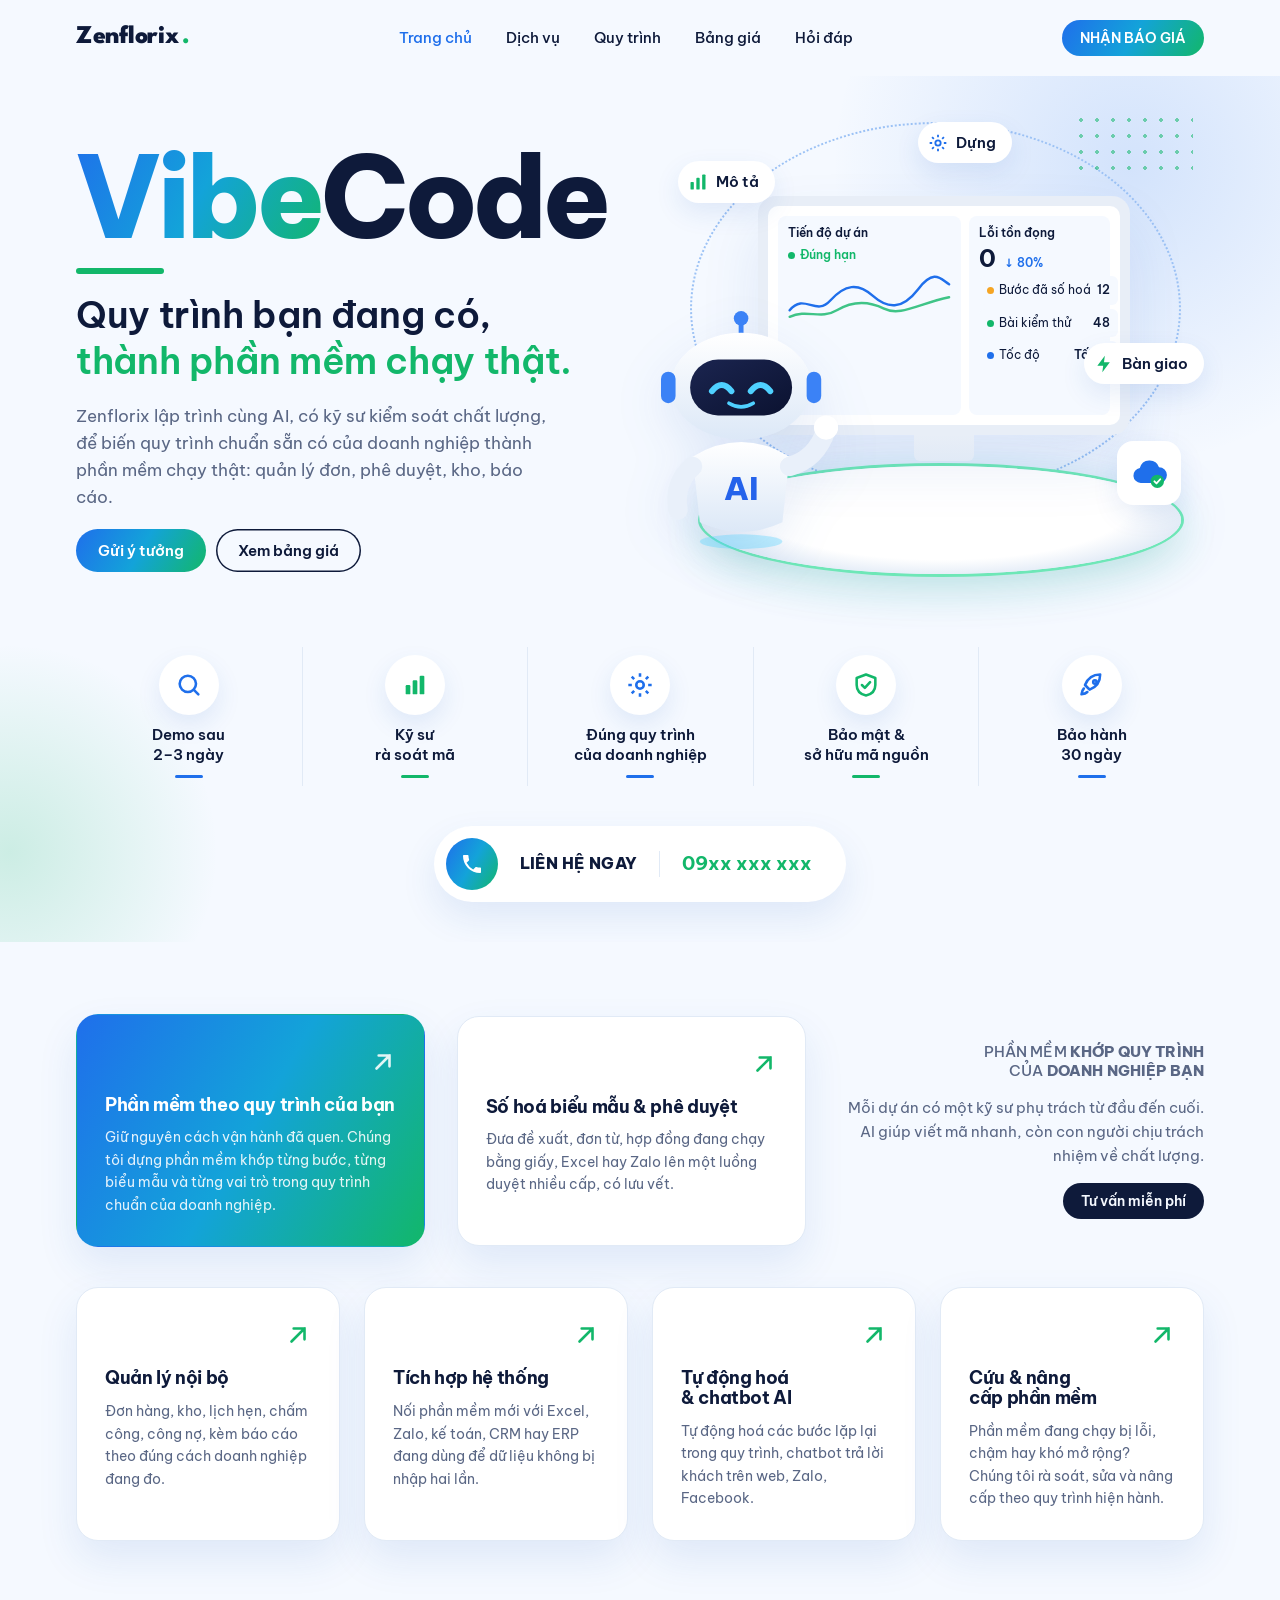
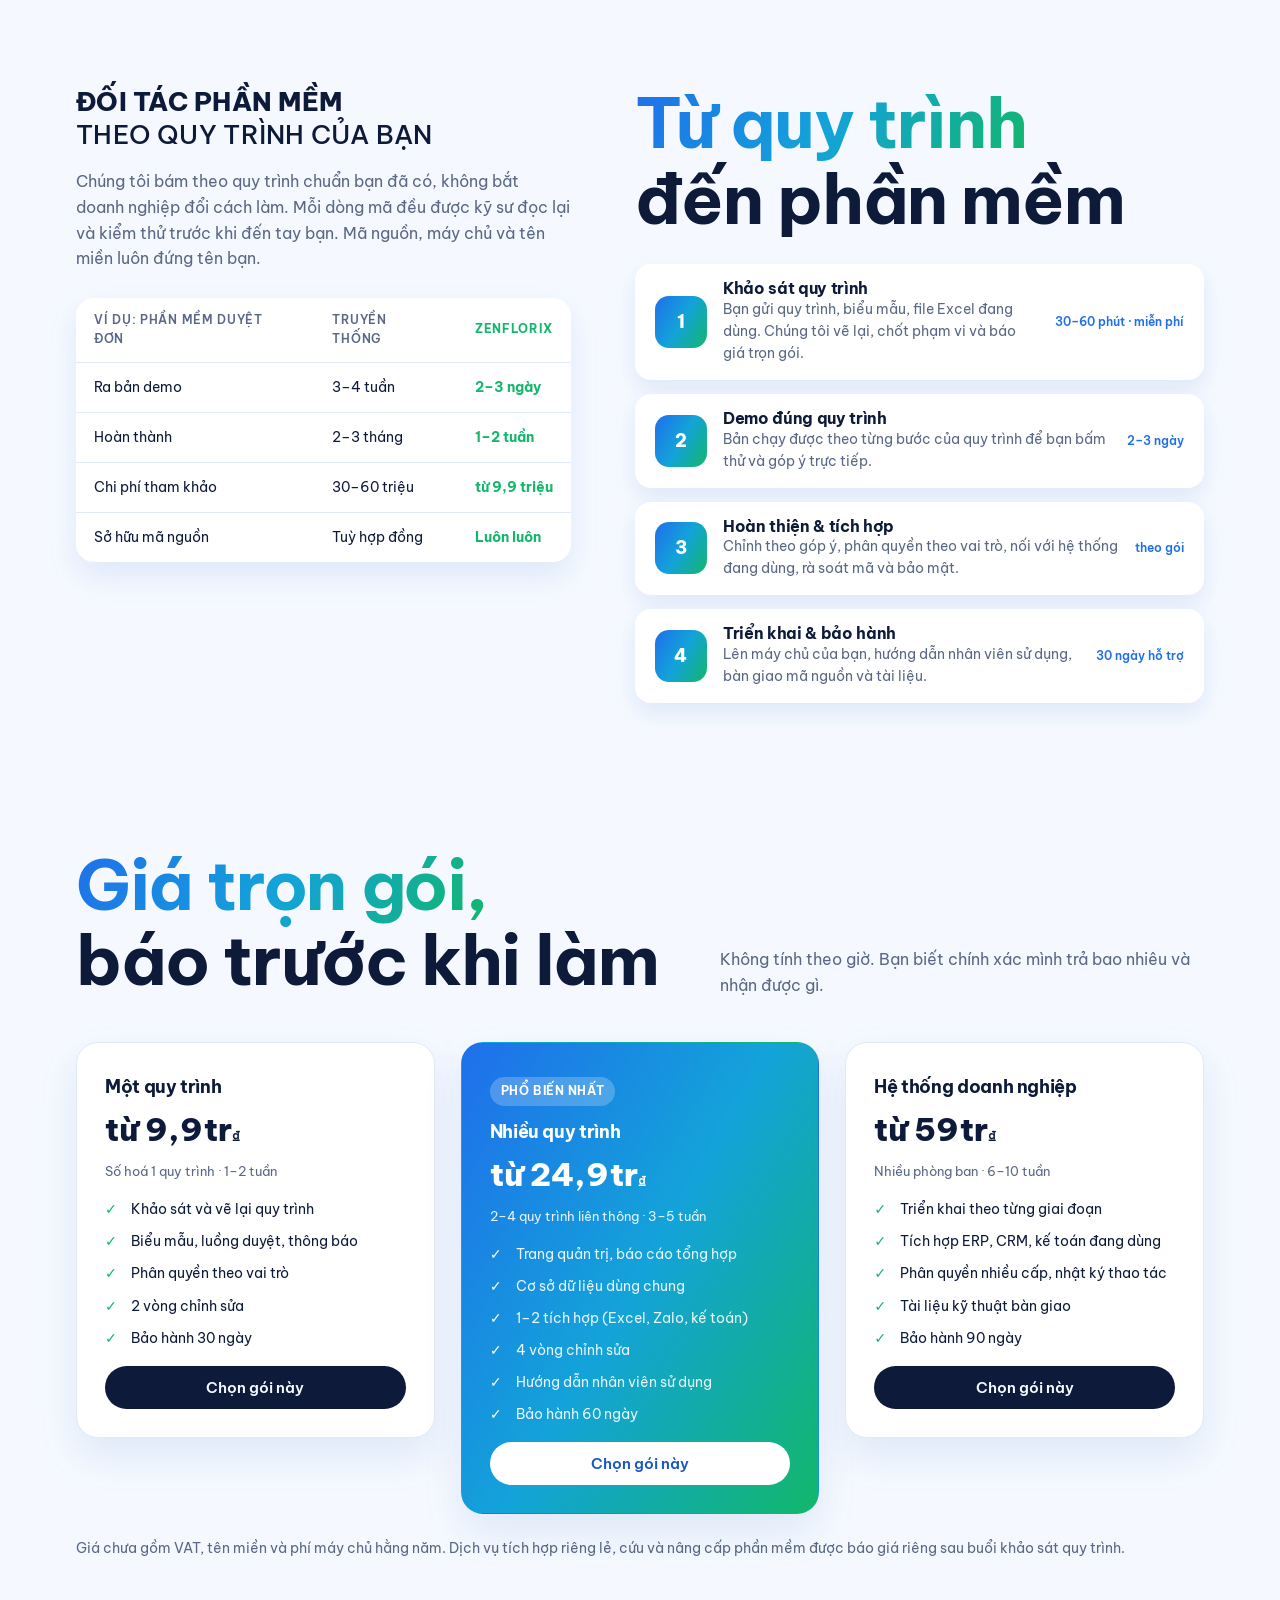
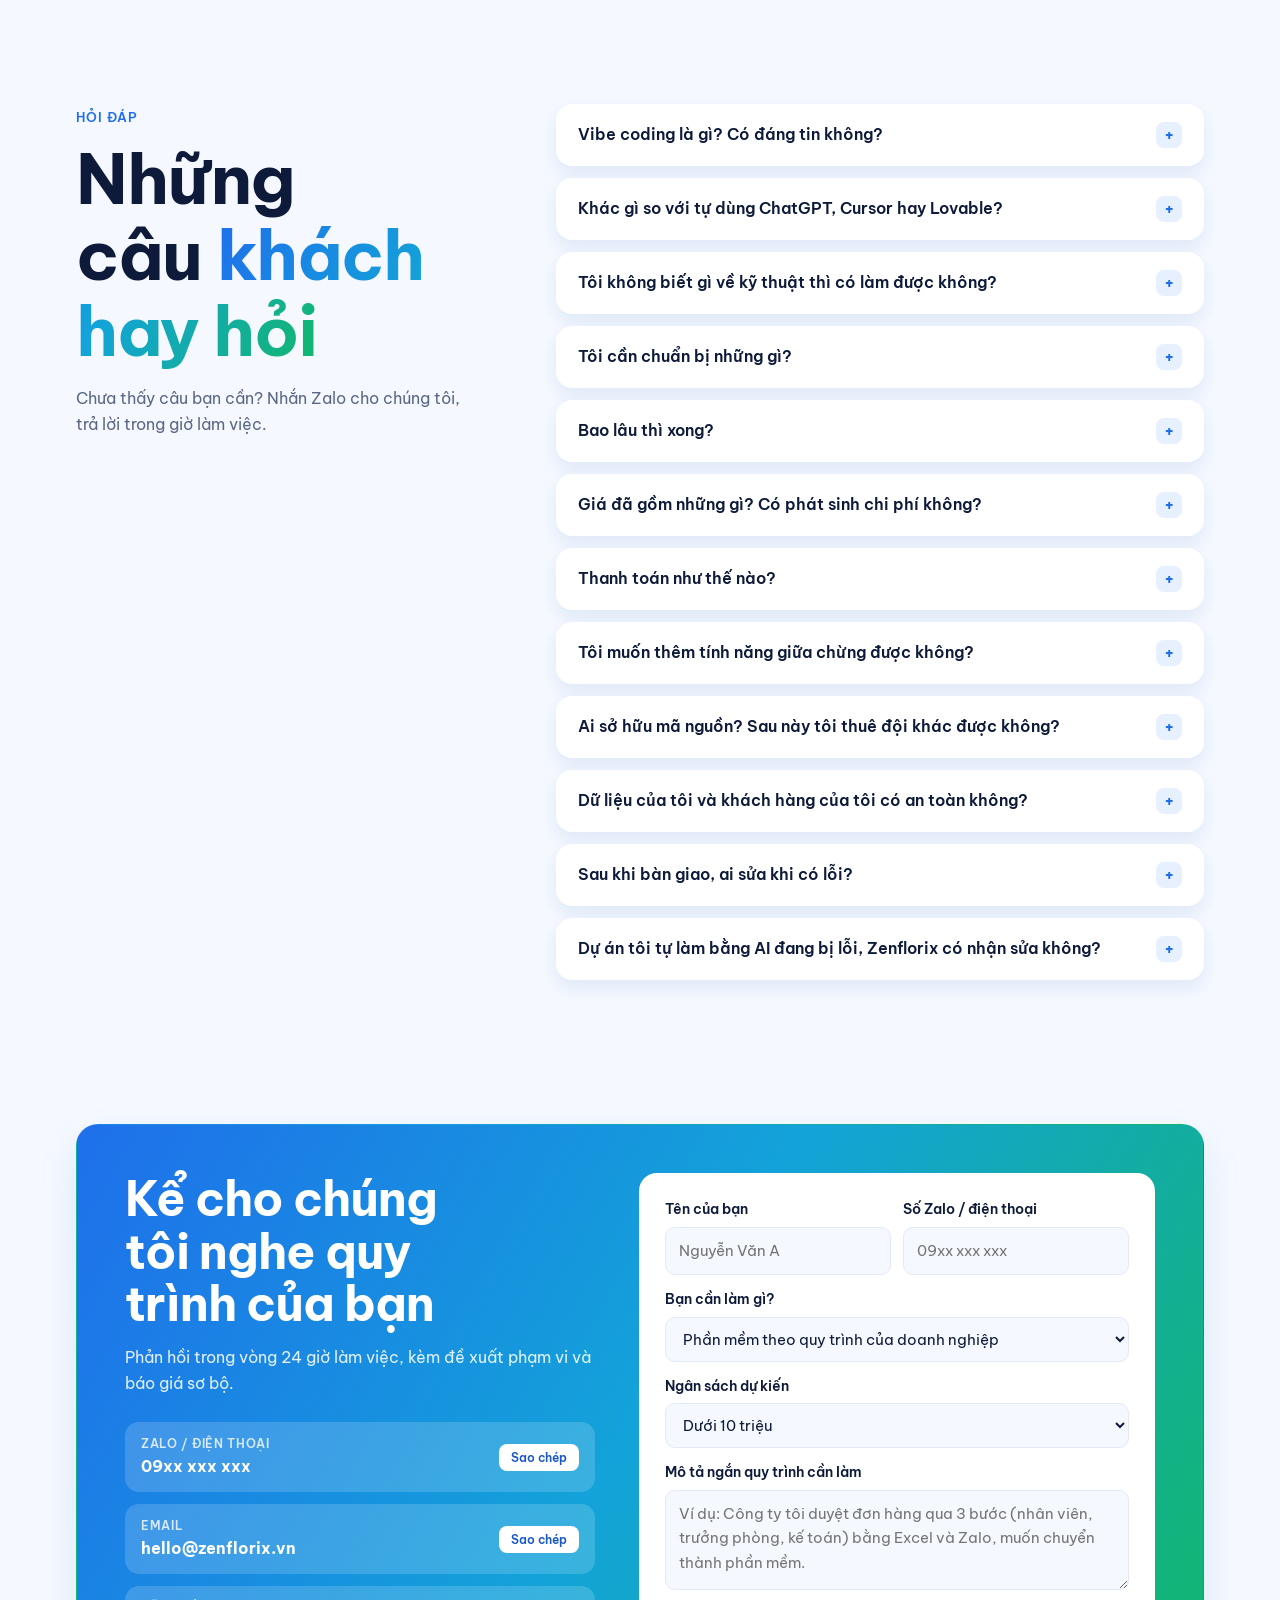
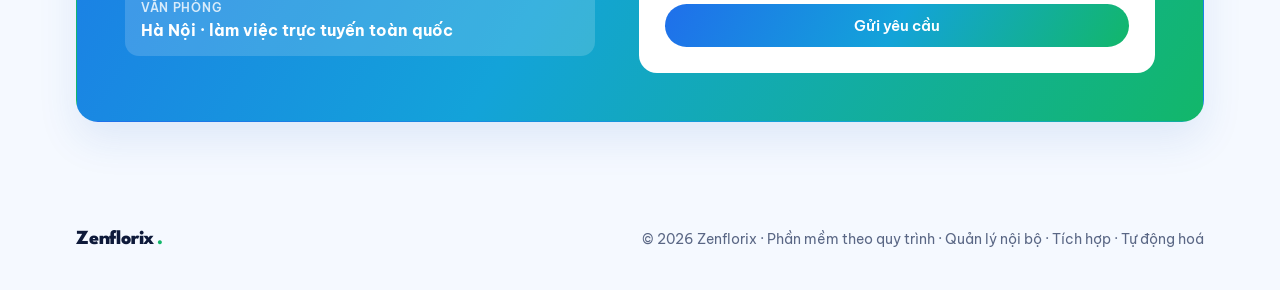
==== commit 19523ebb: "Focus services on software built around enterprise processes Remove the startup MVP service and plan" ====
--- a/index.html
+++ b/index.html
@@ -5,7 +5,7 @@
 <meta name="viewport" content="width=device-width, initial-scale=1, viewport-fit=cover">
 <title>Zenflorix Vibe Code</title>
 <meta name="claude:viewport-fit-sides" content="cover">
-<meta name="description" content="Zenflorix: biến ý tưởng thành website, ứng dụng và công cụ nội bộ trong vài ngày bằng phát triển có AI hỗ trợ.">
+<meta name="description" content="Zenflorix: số hoá quy trình sẵn có của doanh nghiệp thành phần mềm chạy thật, lập trình có AI hỗ trợ và kỹ sư kiểm soát chất lượng.">
 <link rel="preconnect" href="https://fonts.googleapis.com">
 <link rel="preconnect" href="https://fonts.gstatic.com" crossorigin>
 <link rel="stylesheet" href="https://fonts.googleapis.com/css2?family=Be+Vietnam+Pro:wght@400;500;600;700;800&family=League+Spartan:wght@800&display=swap">
@@ -286,8 +286,8 @@
         <div class="hero-copy">
           <div class="mega"><span class="g">Vibe</span>Code</div>
           <span class="bar" aria-hidden="true"></span>
-          <h1 class="sub">Ý tưởng hôm nay,<br><em>sản phẩm chạy thật tuần sau.</em></h1>
-          <p>Zenflorix lập trình cùng AI, có kỹ sư kiểm soát chất lượng, để làm website, ứng dụng web và công cụ nội bộ cho doanh nghiệp nhỏ, cửa hàng và startup.</p>
+          <h1 class="sub">Quy trình bạn đang có,<br><em>thành phần mềm chạy thật.</em></h1>
+          <p>Zenflorix lập trình cùng AI, có kỹ sư kiểm soát chất lượng, để biến quy trình chuẩn sẵn có của doanh nghiệp thành phần mềm chạy thật: quản lý đơn, phê duyệt, kho, báo cáo.</p>
           <div class="cta"><a class="btn btn-brand" href="#lien-he">Gửi ý tưởng</a><a class="btn btn-line" href="#bang-gia">Xem bảng giá</a></div>
         </div>
 
@@ -306,7 +306,7 @@
                 <b>Lỗi tồn đọng</b>
                 <div class="big-num"><strong>0</strong><span>↓ 80%</span></div>
                 <div class="rows">
-                  <div><span><i style="background:var(--warn)"></i>Trang đã dựng</span><b>12</b></div>
+                  <div><span><i style="background:var(--warn)"></i>Bước đã số hoá</span><b>12</b></div>
                   <div><span><i style="background:var(--green)"></i>Bài kiểm thử</span><b>48</b></div>
                   <div><span><i style="background:var(--blue)"></i>Tốc độ</span><b>Tối ưu</b></div>
                 </div>
@@ -344,7 +344,7 @@
       <div class="features">
         <div class="feat"><span class="ic"><svg viewBox="0 0 24 24" fill="none" stroke="currentColor" stroke-width="2.2" stroke-linecap="round"><circle cx="11" cy="11" r="7"/><path d="m20 20-4-4"/></svg></span><b>Demo sau<br>2–3 ngày</b></div>
         <div class="feat"><span class="ic"><svg viewBox="0 0 24 24" fill="currentColor"><rect x="4" y="12" width="4" height="8" rx="1"/><rect x="10" y="8" width="4" height="12" rx="1"/><rect x="16" y="4" width="4" height="16" rx="1"/></svg></span><b>Kỹ sư<br>rà soát mã</b></div>
-        <div class="feat"><span class="ic"><svg viewBox="0 0 24 24" fill="none" stroke="currentColor" stroke-width="2.2"><circle cx="12" cy="12" r="3.2"/><path d="M12 2v3M12 19v3M2 12h3M19 12h3M4.9 4.9l2.1 2.1M17 17l2.1 2.1M4.9 19.1 7 17M17 7l2.1-2.1"/></svg></span><b>Tự động hoá<br>công việc</b></div>
+        <div class="feat"><span class="ic"><svg viewBox="0 0 24 24" fill="none" stroke="currentColor" stroke-width="2.2"><circle cx="12" cy="12" r="3.2"/><path d="M12 2v3M12 19v3M2 12h3M19 12h3M4.9 4.9l2.1 2.1M17 17l2.1 2.1M4.9 19.1 7 17M17 7l2.1-2.1"/></svg></span><b>Đúng quy trình<br>của doanh nghiệp</b></div>
         <div class="feat"><span class="ic"><svg viewBox="0 0 24 24" fill="none" stroke="currentColor" stroke-width="2.2" stroke-linejoin="round" stroke-linecap="round"><path d="M12 3 4 6v6c0 5 3.5 8 8 9 4.5-1 8-4 8-9V6z"/><path d="m8.5 12 2.5 2.5 4.5-5"/></svg></span><b>Bảo mật &<br>sở hữu mã nguồn</b></div>
         <div class="feat"><span class="ic"><svg viewBox="0 0 24 24" fill="none" stroke="currentColor" stroke-width="2.2" stroke-linejoin="round" stroke-linecap="round"><path d="M5 15c-1.5 1.5-2 5-2 5s3.5-.5 5-2"/><path d="M9 15 6 12c2-5 6-9 13-9 0 7-4 11-9 13z"/><circle cx="14.5" cy="9.5" r="1.5"/></svg></span><b>Bảo hành<br>30 ngày</b></div>
       </div>
@@ -356,27 +356,27 @@
   <section id="dich-vu">
     <div class="wrap">
       <div class="svc-top">
+        <a class="folder svc hot" href="#lien-he">
+          <svg class="arrow" viewBox="0 0 24 24" fill="none" stroke="currentColor" stroke-width="2.4" stroke-linecap="round"><path d="M6 18 18 6M8 6h10v10"/></svg>
+          <h3>Phần mềm theo quy trình của bạn</h3>
+          <p>Giữ nguyên cách vận hành đã quen. Chúng tôi dựng phần mềm khớp từng bước, từng biểu mẫu và từng vai trò trong quy trình chuẩn của doanh nghiệp.</p>
+        </a>
         <a class="folder svc" href="#lien-he">
           <svg class="arrow" viewBox="0 0 24 24" fill="none" stroke="currentColor" stroke-width="2.4" stroke-linecap="round"><path d="M6 18 18 6M8 6h10v10"/></svg>
-          <h3>Website & landing page</h3>
-          <p>Trang giới thiệu, trang bán hàng, trang sự kiện. Chuẩn SEO, nhanh trên điện thoại, có form thu khách.</p>
-        </a>
-        <a class="folder svc hot" href="#lien-he">
-          <svg class="arrow" viewBox="0 0 24 24" fill="none" stroke="currentColor" stroke-width="2.4" stroke-linecap="round"><path d="M6 18 18 6M8 6h10v10"/></svg>
-          <h3>MVP cho startup</h3>
-          <p>Phiên bản đầu tiên đủ để thử với khách thật hoặc gọi vốn: đăng nhập, cơ sở dữ liệu, thanh toán.</p>
+          <h3>Số hoá biểu mẫu & phê duyệt</h3>
+          <p>Đưa đề xuất, đơn từ, hợp đồng đang chạy bằng giấy, Excel hay Zalo lên một luồng duyệt nhiều cấp, có lưu vết.</p>
         </a>
         <div class="svc-text">
-          <p class="caps">Giúp doanh nghiệp <b>bứt phá</b><br>trong thời đại <b>AI</b></p>
+          <p class="caps">Phần mềm <b>khớp quy trình</b><br>của <b>doanh nghiệp bạn</b></p>
           <p>Mỗi dự án có một kỹ sư phụ trách từ đầu đến cuối. AI giúp viết mã nhanh, còn con người chịu trách nhiệm về chất lượng.</p>
           <a class="btn btn-dark btn-sm" href="#lien-he">Tư vấn miễn phí</a>
         </div>
       </div>
       <div class="svc-more">
-        <a class="folder svc" href="#lien-he"><svg class="arrow" viewBox="0 0 24 24" fill="none" stroke="currentColor" stroke-width="2.4" stroke-linecap="round"><path d="M6 18 18 6M8 6h10v10"/></svg><h3>Công cụ nội bộ</h3><p>Thay bảng tính rối bằng phần mềm gọn: quản lý đơn, kho, lịch hẹn, chấm công.</p></a>
-        <a class="folder svc" href="#lien-he"><svg class="arrow" viewBox="0 0 24 24" fill="none" stroke="currentColor" stroke-width="2.4" stroke-linecap="round"><path d="M6 18 18 6M8 6h10v10"/></svg><h3>Tự động hoá & chatbot AI</h3><p>Chatbot trên web, Zalo, Facebook; kết nối Google Sheets, báo cáo tự động.</p></a>
-        <a class="folder svc" href="#lien-he"><svg class="arrow" viewBox="0 0 24 24" fill="none" stroke="currentColor" stroke-width="2.4" stroke-linecap="round"><path d="M6 18 18 6M8 6h10v10"/></svg><h3>Cứu & nâng cấp dự án</h3><p>Dự án tự vibe code bị lỗi, chậm hay không triển khai được? Chúng tôi rà soát và sửa.</p></a>
-        <a class="folder svc" href="#lien-he"><svg class="arrow" viewBox="0 0 24 24" fill="none" stroke="currentColor" stroke-width="2.4" stroke-linecap="round"><path d="M6 18 18 6M8 6h10v10"/></svg><h3>Đào tạo vibe coding</h3><p>Lớp nhóm hoặc kèm 1-1 cho đội ngũ muốn tự làm công cụ bằng AI an toàn.</p></a>
+        <a class="folder svc" href="#lien-he"><svg class="arrow" viewBox="0 0 24 24" fill="none" stroke="currentColor" stroke-width="2.4" stroke-linecap="round"><path d="M6 18 18 6M8 6h10v10"/></svg><h3>Quản lý nội bộ</h3><p>Đơn hàng, kho, lịch hẹn, chấm công, công nợ, kèm báo cáo theo đúng cách doanh nghiệp đang đo.</p></a>
+        <a class="folder svc" href="#lien-he"><svg class="arrow" viewBox="0 0 24 24" fill="none" stroke="currentColor" stroke-width="2.4" stroke-linecap="round"><path d="M6 18 18 6M8 6h10v10"/></svg><h3>Tích hợp hệ thống</h3><p>Nối phần mềm mới với Excel, Zalo, kế toán, CRM hay ERP đang dùng để dữ liệu không bị nhập hai lần.</p></a>
+        <a class="folder svc" href="#lien-he"><svg class="arrow" viewBox="0 0 24 24" fill="none" stroke="currentColor" stroke-width="2.4" stroke-linecap="round"><path d="M6 18 18 6M8 6h10v10"/></svg><h3>Tự động hoá & chatbot AI</h3><p>Tự động hoá các bước lặp lại trong quy trình, chatbot trả lời khách trên web, Zalo, Facebook.</p></a>
+        <a class="folder svc" href="#lien-he"><svg class="arrow" viewBox="0 0 24 24" fill="none" stroke="currentColor" stroke-width="2.4" stroke-linecap="round"><path d="M6 18 18 6M8 6h10v10"/></svg><h3>Cứu & nâng cấp phần mềm</h3><p>Phần mềm đang chạy bị lỗi, chậm hay khó mở rộng? Chúng tôi rà soát, sửa và nâng cấp theo quy trình hiện hành.</p></a>
       </div>
     </div>
   </section>
@@ -384,27 +384,27 @@
   <section id="quy-trinh">
     <div class="wrap partner">
       <div class="partner-left">
-        <h2 class="caps"><b>Đối tác công nghệ</b><br>cho doanh nghiệp nhỏ</h2>
-        <p>Tốc độ của AI cộng với sự cẩn thận của kỹ sư. Mỗi dòng mã đều được đọc lại và kiểm thử trước khi đến tay bạn. Mã nguồn, máy chủ và tên miền luôn đứng tên bạn.</p>
+        <h2 class="caps"><b>Đối tác phần mềm</b><br>theo quy trình của bạn</h2>
+        <p>Chúng tôi bám theo quy trình chuẩn bạn đã có, không bắt doanh nghiệp đổi cách làm. Mỗi dòng mã đều được kỹ sư đọc lại và kiểm thử trước khi đến tay bạn. Mã nguồn, máy chủ và tên miền luôn đứng tên bạn.</p>
         <div class="compare">
           <table>
-            <thead><tr><th>Ví dụ: web quản lý đơn</th><th>Truyền thống</th><th>Zenflorix</th></tr></thead>
+            <thead><tr><th>Ví dụ: phần mềm duyệt đơn</th><th>Truyền thống</th><th>Zenflorix</th></tr></thead>
             <tbody>
               <tr><td>Ra bản demo</td><td>3–4 tuần</td><td>2–3 ngày</td></tr>
-              <tr><td>Hoàn thành</td><td>2–3 tháng</td><td>2–3 tuần</td></tr>
-              <tr><td>Chi phí tham khảo</td><td>40–80 triệu</td><td>từ 14,9 triệu</td></tr>
+              <tr><td>Hoàn thành</td><td>2–3 tháng</td><td>1–2 tuần</td></tr>
+              <tr><td>Chi phí tham khảo</td><td>30–60 triệu</td><td>từ 9,9 triệu</td></tr>
               <tr><td>Sở hữu mã nguồn</td><td>Tuỳ hợp đồng</td><td>Luôn luôn</td></tr>
             </tbody>
           </table>
         </div>
       </div>
       <div>
-        <h2 class="big"><span class="o">Từ ý tưởng</span><br>đến vận hành</h2>
+        <h2 class="big"><span class="o">Từ quy trình</span><br>đến phần mềm</h2>
         <ol class="steps">
-          <li class="step"><span class="step-n">1</span><div><h3>Trao đổi ý tưởng</h3><p>Bạn kể vấn đề, chúng tôi đề xuất phạm vi và báo giá trọn gói.</p></div><time>30 phút · miễn phí</time></li>
-          <li class="step"><span class="step-n">2</span><div><h3>Demo đầu tiên</h3><p>Bản chạy được để bạn bấm thử và góp ý trực tiếp.</p></div><time>2–3 ngày</time></li>
-          <li class="step"><span class="step-n">3</span><div><h3>Hoàn thiện</h3><p>Chỉnh theo góp ý, rà soát mã, bảo mật, kiểm thử nhiều thiết bị.</p></div><time>theo gói</time></li>
-          <li class="step"><span class="step-n">4</span><div><h3>Bàn giao & bảo hành</h3><p>Lên tên miền của bạn, bàn giao mã nguồn và tài liệu.</p></div><time>30 ngày hỗ trợ</time></li>
+          <li class="step"><span class="step-n">1</span><div><h3>Khảo sát quy trình</h3><p>Bạn gửi quy trình, biểu mẫu, file Excel đang dùng. Chúng tôi vẽ lại, chốt phạm vi và báo giá trọn gói.</p></div><time>30–60 phút · miễn phí</time></li>
+          <li class="step"><span class="step-n">2</span><div><h3>Demo đúng quy trình</h3><p>Bản chạy được theo từng bước của quy trình để bạn bấm thử và góp ý trực tiếp.</p></div><time>2–3 ngày</time></li>
+          <li class="step"><span class="step-n">3</span><div><h3>Hoàn thiện & tích hợp</h3><p>Chỉnh theo góp ý, phân quyền theo vai trò, nối với hệ thống đang dùng, rà soát mã và bảo mật.</p></div><time>theo gói</time></li>
+          <li class="step"><span class="step-n">4</span><div><h3>Triển khai & bảo hành</h3><p>Lên máy chủ của bạn, hướng dẫn nhân viên sử dụng, bàn giao mã nguồn và tài liệu.</p></div><time>30 ngày hỗ trợ</time></li>
         </ol>
       </div>
     </div>
@@ -418,29 +418,29 @@
       </div>
       <div class="plans">
         <article class="folder plan">
-          <h3>Khởi động</h3>
-          <div class="price">từ 4,9tr<small>₫</small></div>
-          <div class="meta">Landing page · 3–7 ngày</div>
-          <ul><li>1–3 trang, giao diện riêng</li><li>Form liên hệ, nút Zalo/Messenger</li><li>SEO cơ bản, tối ưu điện thoại</li><li>2 vòng chỉnh sửa</li></ul>
+          <h3>Một quy trình</h3>
+          <div class="price">từ 9,9tr<small>₫</small></div>
+          <div class="meta">Số hoá 1 quy trình · 1–2 tuần</div>
+          <ul><li>Khảo sát và vẽ lại quy trình</li><li>Biểu mẫu, luồng duyệt, thông báo</li><li>Phân quyền theo vai trò</li><li>2 vòng chỉnh sửa</li><li>Bảo hành 30 ngày</li></ul>
           <a class="btn btn-dark" href="#lien-he">Chọn gói này</a>
         </article>
         <article class="folder plan hot">
           <span class="tag">Phổ biến nhất</span>
-          <h3>Tăng trưởng</h3>
-          <div class="price">từ 14,9tr<small>₫</small></div>
-          <div class="meta">Web app / công cụ nội bộ · 2–3 tuần</div>
-          <ul><li>Đăng nhập, cơ sở dữ liệu</li><li>Trang quản trị, phân quyền</li><li>1–2 tích hợp (thanh toán, Zalo, Sheets)</li><li>4 vòng chỉnh sửa</li><li>Bảo hành 30 ngày</li></ul>
+          <h3>Nhiều quy trình</h3>
+          <div class="price">từ 24,9tr<small>₫</small></div>
+          <div class="meta">2–4 quy trình liên thông · 3–5 tuần</div>
+          <ul><li>Trang quản trị, báo cáo tổng hợp</li><li>Cơ sở dữ liệu dùng chung</li><li>1–2 tích hợp (Excel, Zalo, kế toán)</li><li>4 vòng chỉnh sửa</li><li>Hướng dẫn nhân viên sử dụng</li><li>Bảo hành 60 ngày</li></ul>
           <a class="btn" href="#lien-he">Chọn gói này</a>
         </article>
         <article class="folder plan">
-          <h3>MVP Startup</h3>
-          <div class="price">từ 39tr<small>₫</small></div>
-          <div class="meta">Sản phẩm hoàn chỉnh · 4–6 tuần</div>
-          <ul><li>Thiết kế trải nghiệm người dùng</li><li>Tính năng theo yêu cầu, có thanh toán</li><li>Triển khai máy chủ, tên miền</li><li>Tài liệu kỹ thuật bàn giao</li><li>Bảo hành 60 ngày</li></ul>
+          <h3>Hệ thống doanh nghiệp</h3>
+          <div class="price">từ 59tr<small>₫</small></div>
+          <div class="meta">Nhiều phòng ban · 6–10 tuần</div>
+          <ul><li>Triển khai theo từng giai đoạn</li><li>Tích hợp ERP, CRM, kế toán đang dùng</li><li>Phân quyền nhiều cấp, nhật ký thao tác</li><li>Tài liệu kỹ thuật bàn giao</li><li>Bảo hành 90 ngày</li></ul>
           <a class="btn btn-dark" href="#lien-he">Chọn gói này</a>
         </article>
       </div>
-      <p class="note">Giá chưa gồm VAT, tên miền và phí máy chủ hằng năm. Dịch vụ cứu dự án và đào tạo được báo giá riêng sau buổi trao đổi đầu tiên.</p>
+      <p class="note">Giá chưa gồm VAT, tên miền và phí máy chủ hằng năm. Dịch vụ tích hợp riêng lẻ, cứu và nâng cấp phần mềm được báo giá riêng sau buổi khảo sát quy trình.</p>
     </div>
   </section>
 
@@ -455,8 +455,8 @@
         <details><summary>Vibe coding là gì? Có đáng tin không?</summary><p>Vibe coding là cách làm phần mềm bằng cách mô tả yêu cầu cho AI và để AI viết phần lớn mã. Tự làm thì dễ phát sinh lỗi và lỗ hổng bảo mật. Ở Zenflorix, kỹ sư luôn kiểm soát kiến trúc, rà soát mã và kiểm thử, nên bạn có được tốc độ của AI mà vẫn yên tâm về chất lượng.</p></details>
         <details><summary>Khác gì so với tự dùng ChatGPT, Cursor hay Lovable?</summary><p>Các công cụ AI giúp ra bản nháp rất nhanh, nhưng đưa lên chạy thật là chuyện khác: bảo mật, dữ liệu khách hàng, máy chủ, tên miền và sửa lỗi khi có sự cố. Chúng tôi dùng chính những công cụ đó để làm nhanh, và có kỹ sư chịu trách nhiệm phần còn lại.</p></details>
         <details><summary>Tôi không biết gì về kỹ thuật thì có làm được không?</summary><p>Được. Bạn chỉ cần kể vấn đề của mình bằng lời thường. Chúng tôi lo phần kỹ thuật và giải thích mọi thứ bằng ngôn ngữ dễ hiểu.</p></details>
-        <details><summary>Tôi cần chuẩn bị những gì?</summary><p>Chỉ cần mô tả vấn đề và vài ví dụ bạn thích. Nếu có thì gửi thêm logo, hình ảnh, nội dung hoặc file Excel đang dùng. Thiếu phần nào chúng tôi sẽ gợi ý.</p></details>
-        <details><summary>Bao lâu thì xong?</summary><p>Landing page 3–7 ngày, web app hoặc công cụ nội bộ 2–3 tuần, MVP hoàn chỉnh 4–6 tuần. Gói nào bạn cũng có bản demo bấm thử được sau 2–3 ngày.</p></details>
+        <details><summary>Tôi cần chuẩn bị những gì?</summary><p>Chỉ cần kể quy trình hiện tại. Nếu có thì gửi thêm sơ đồ quy trình, biểu mẫu, file Excel đang dùng và danh sách vai trò tham gia (ai tạo, ai duyệt). Thiếu phần nào chúng tôi sẽ gợi ý.</p></details>
+        <details><summary>Bao lâu thì xong?</summary><p>Một quy trình 1–2 tuần, nhiều quy trình liên thông 3–5 tuần, hệ thống nhiều phòng ban 6–10 tuần. Gói nào bạn cũng có bản demo bấm thử được sau 2–3 ngày.</p></details>
         <details><summary>Giá đã gồm những gì? Có phát sinh chi phí không?</summary><p>Giá trọn gói gồm thiết kế, lập trình, kiểm thử, số vòng chỉnh sửa của gói và bảo hành; chưa gồm VAT, tên miền và phí máy chủ hằng năm. Chi phí chỉ phát sinh khi bạn muốn thêm tính năng ngoài phạm vi đã chốt, và luôn được báo giá trước để bạn đồng ý.</p></details>
         <details><summary>Thanh toán như thế nào?</summary><p>Thông thường chia hai đợt: 50% khi bắt đầu và 50% khi bàn giao. Dự án lớn có thể chia theo từng giai đoạn.</p></details>
         <details><summary>Tôi muốn thêm tính năng giữa chừng được không?</summary><p>Được. Chúng tôi ước lượng thời gian và chi phí cho phần thêm, bạn đồng ý thì mới làm. Cũng có thể để sang giai đoạn sau để không ảnh hưởng ngày ra mắt.</p></details>
@@ -472,7 +472,7 @@
     <div class="wrap">
       <div class="folder contact-box">
         <div>
-          <h2>Kể cho chúng tôi nghe ý tưởng của bạn</h2>
+          <h2>Kể cho chúng tôi nghe quy trình của bạn</h2>
           <p class="lead">Phản hồi trong vòng 24 giờ làm việc, kèm đề xuất phạm vi và báo giá sơ bộ.</p>
           <div class="channels">
             <div class="channel"><div><span>Zalo / Điện thoại</span><b id="c-phone">09xx xxx xxx</b></div><button class="copy" type="button" data-copy="c-phone">Sao chép</button></div>
@@ -486,12 +486,12 @@
             <div class="field"><label for="f-phone">Số Zalo / điện thoại</label><input id="f-phone" name="phone" inputmode="tel" autocomplete="tel" placeholder="09xx xxx xxx" required></div>
           </div>
           <div class="field"><label for="f-type">Bạn cần làm gì?</label>
-            <select id="f-type" name="type"><option>Website / landing page</option><option>MVP cho startup</option><option>Công cụ nội bộ</option><option>Tự động hoá / chatbot AI</option><option>Cứu & nâng cấp dự án</option><option>Đào tạo vibe coding</option></select>
+            <select id="f-type" name="type"><option>Phần mềm theo quy trình của doanh nghiệp</option><option>Số hoá biểu mẫu & phê duyệt</option><option>Quản lý nội bộ</option><option>Tích hợp hệ thống</option><option>Tự động hoá / chatbot AI</option><option>Cứu & nâng cấp phần mềm</option></select>
           </div>
           <div class="field"><label for="f-budget">Ngân sách dự kiến</label>
             <select id="f-budget" name="budget"><option>Dưới 10 triệu</option><option>10–30 triệu</option><option>30–80 triệu</option><option>Trên 80 triệu</option><option>Chưa rõ, cần tư vấn</option></select>
           </div>
-          <div class="field"><label for="f-idea">Mô tả ngắn ý tưởng</label><textarea id="f-idea" name="idea" placeholder="Ví dụ: Tôi bán mỹ phẩm online, muốn có trang web có giỏ hàng và tự gửi đơn về Zalo."></textarea></div>
+          <div class="field"><label for="f-idea">Mô tả ngắn quy trình cần làm</label><textarea id="f-idea" name="idea" placeholder="Ví dụ: Công ty tôi duyệt đơn hàng qua 3 bước (nhân viên, trưởng phòng, kế toán) bằng Excel và Zalo, muốn chuyển thành phần mềm."></textarea></div>
           <button class="btn btn-brand" type="submit">Gửi yêu cầu</button>
           <p class="form-msg" id="form-msg" hidden></p>
         </form>
@@ -503,7 +503,7 @@
 <footer>
   <div class="wrap">
     <span class="logo">Zenflorix<span class="dot">.</span></span>
-    <span>© 2026 Zenflorix · Website · Ứng dụng · Công cụ nội bộ · Tự động hoá</span>
+    <span>© 2026 Zenflorix · Phần mềm theo quy trình · Quản lý nội bộ · Tích hợp · Tự động hoá</span>
   </div>
 </footer>
 
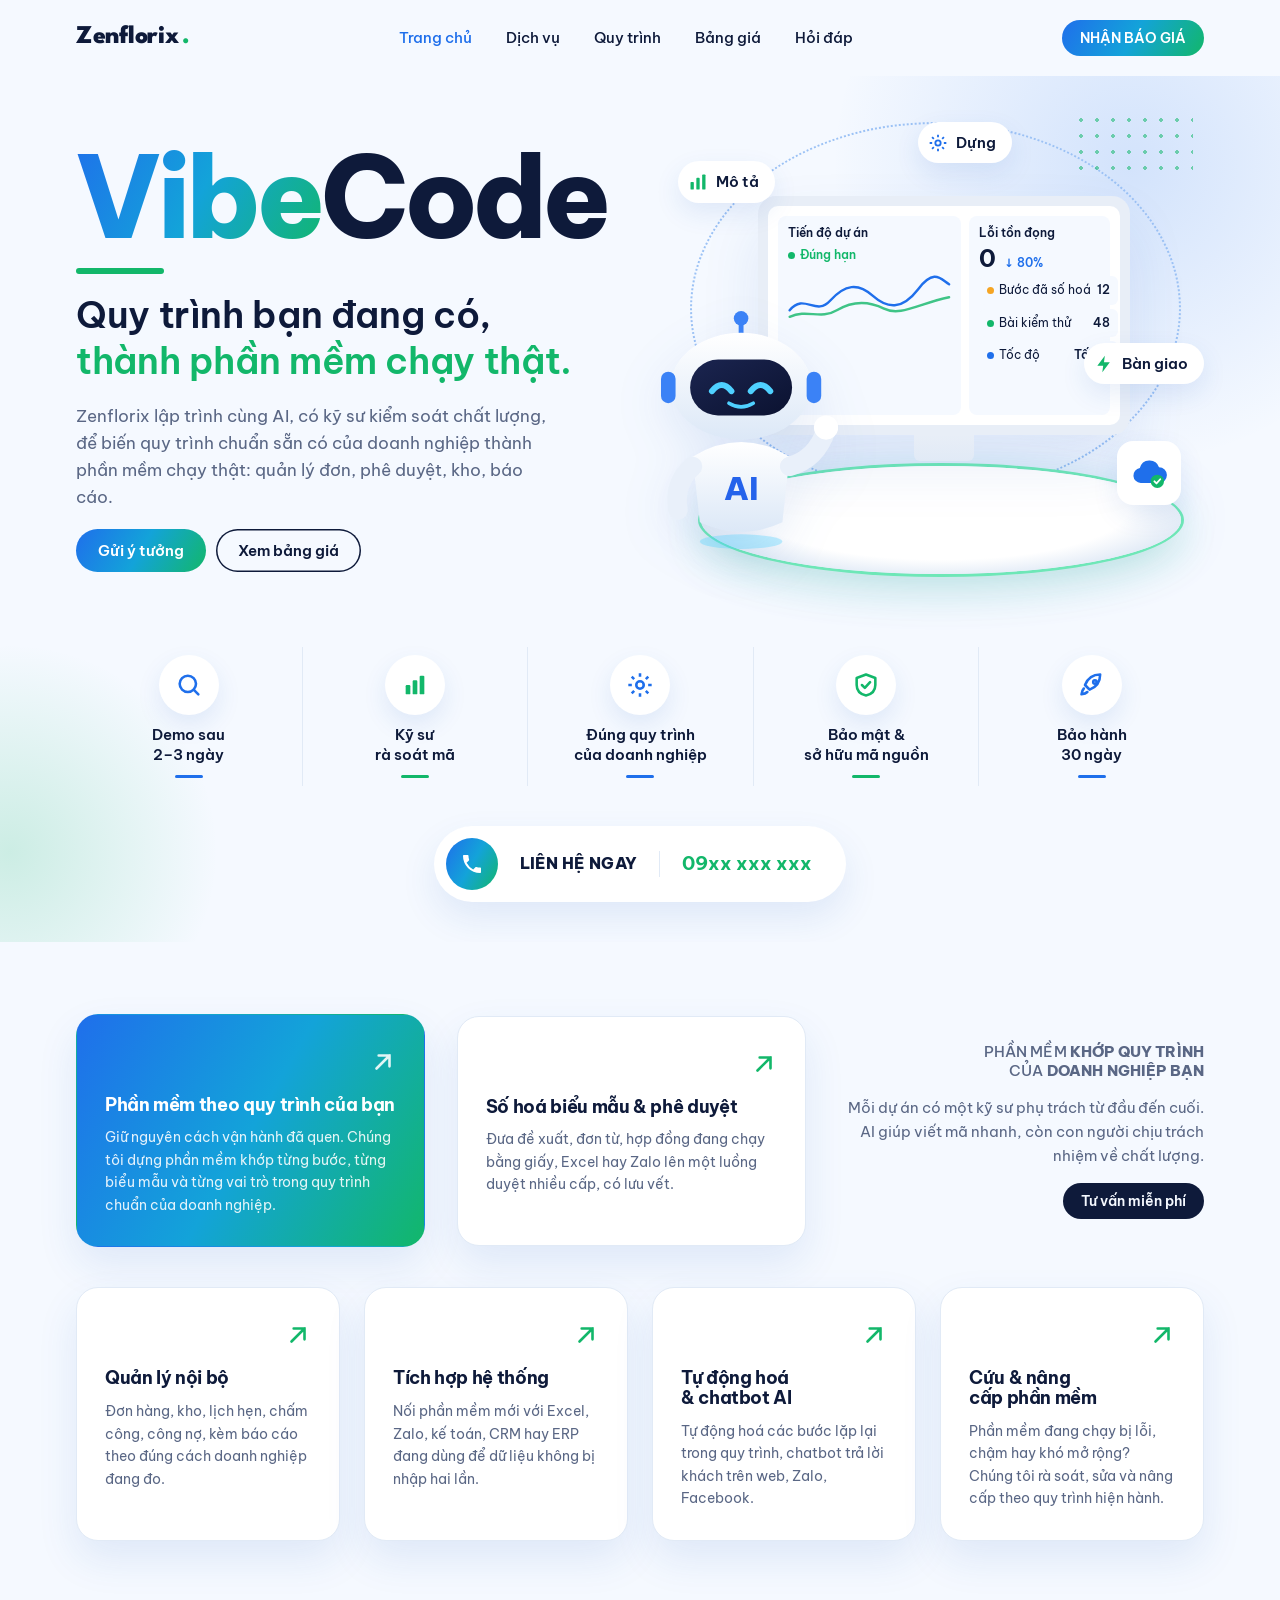
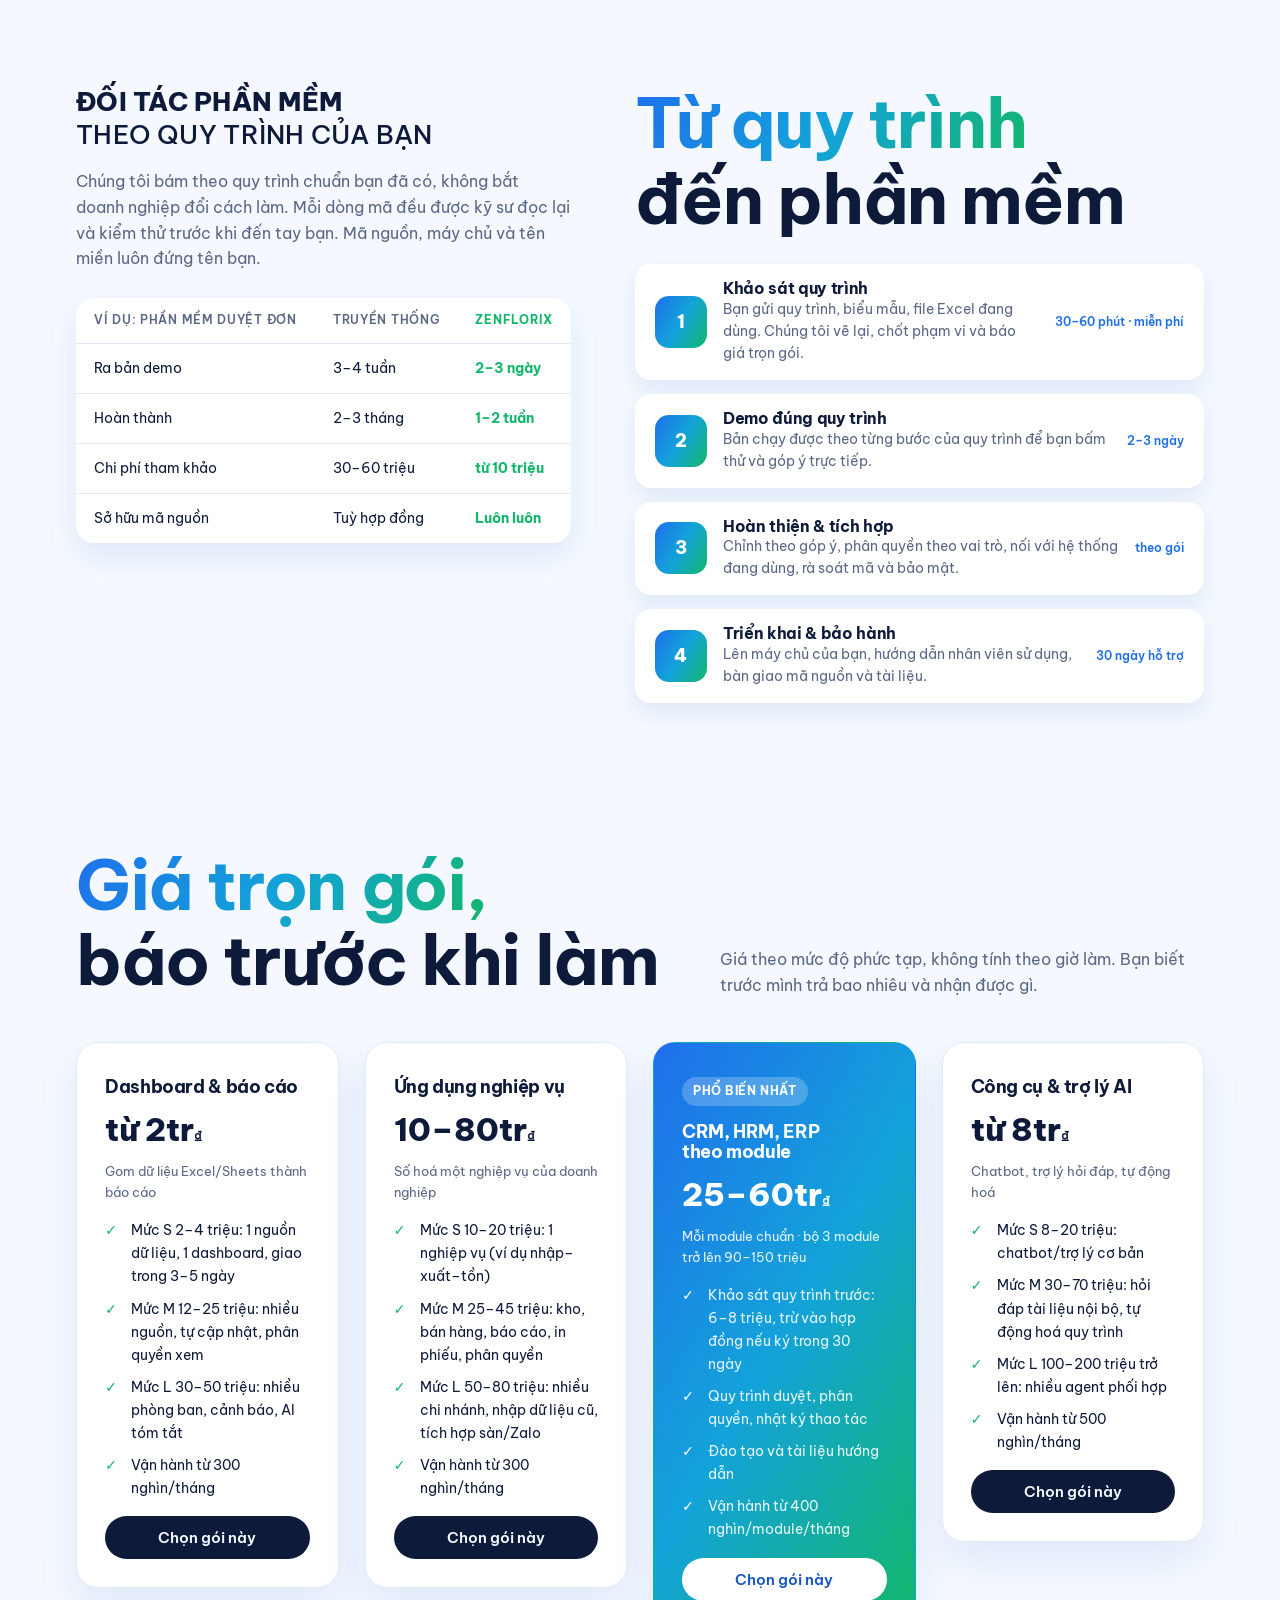
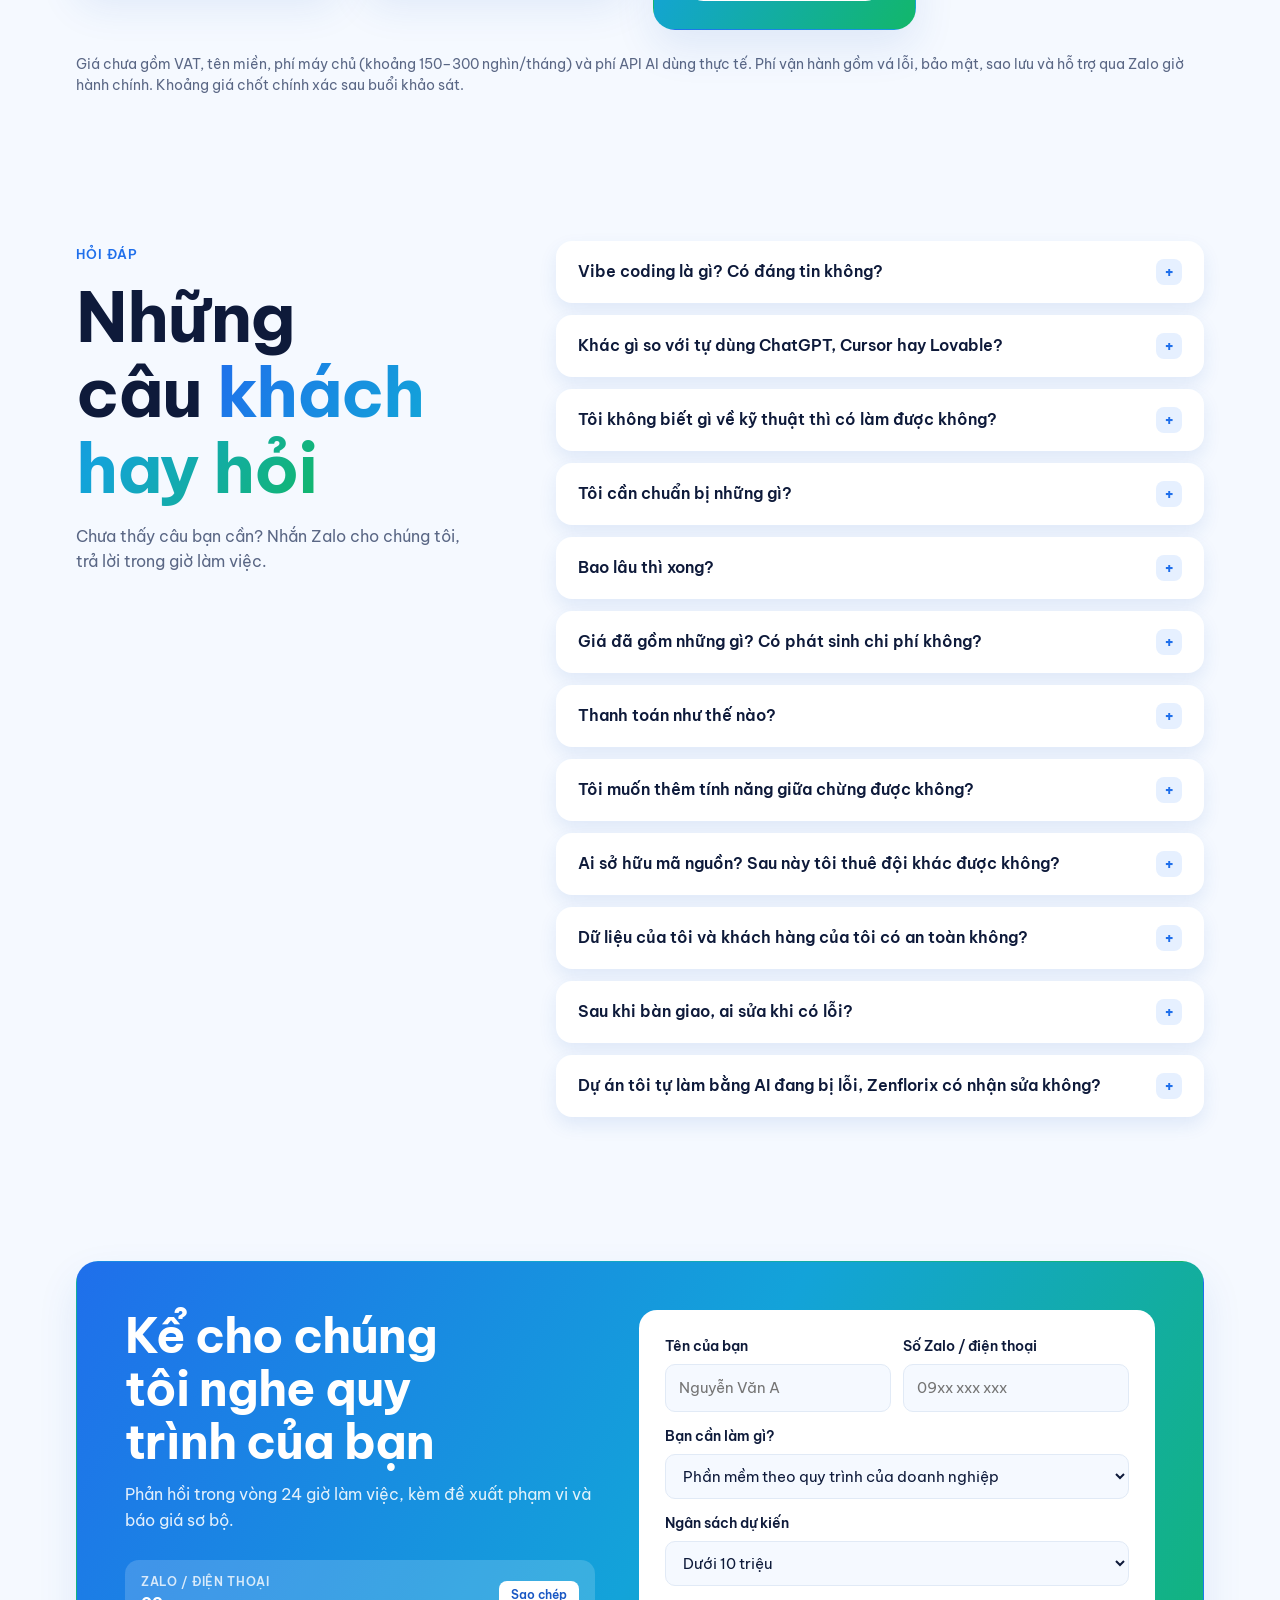
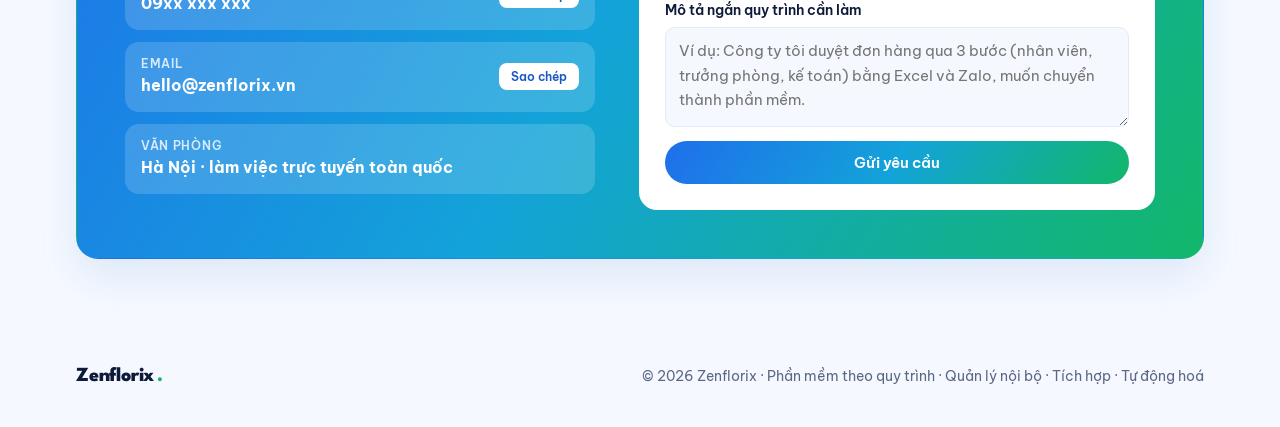
==== commit 63addf0b: "Cập nhật bảng giá theo đề xuất gói dịch vụ v3 Co-Authored-By: Claude Sonnet 5.5 <noreply@anthropic.c" ====
--- a/index.html
+++ b/index.html
@@ -207,7 +207,7 @@
 /* Pricing */
 .head-row { display: flex; flex-wrap: wrap; justify-content: space-between; align-items: end; gap: 20px; margin-bottom: 44px; }
 .head-row p { max-width: 44ch; color: var(--muted); }
-.plans { display: grid; grid-template-columns: repeat(3, 1fr); gap: 26px; align-items: start; }
+.plans { display: grid; grid-template-columns: repeat(auto-fit, minmax(240px, 1fr)); gap: 26px; align-items: start; }
 .plan { padding: 34px 28px 28px; display: grid; gap: 16px; min-width: 0; }
 .plan.hot { color: var(--on-brand); }
 .plan h3 { font-size: 1.15rem; }
@@ -392,7 +392,7 @@
             <tbody>
               <tr><td>Ra bản demo</td><td>3–4 tuần</td><td>2–3 ngày</td></tr>
               <tr><td>Hoàn thành</td><td>2–3 tháng</td><td>1–2 tuần</td></tr>
-              <tr><td>Chi phí tham khảo</td><td>30–60 triệu</td><td>từ 9,9 triệu</td></tr>
+              <tr><td>Chi phí tham khảo</td><td>30–60 triệu</td><td>từ 10 triệu</td></tr>
               <tr><td>Sở hữu mã nguồn</td><td>Tuỳ hợp đồng</td><td>Luôn luôn</td></tr>
             </tbody>
           </table>
@@ -414,33 +414,40 @@
     <div class="wrap">
       <div class="head-row">
         <h2 class="big"><span class="o">Giá trọn gói,</span><br>báo trước khi làm</h2>
-        <p>Không tính theo giờ. Bạn biết chính xác mình trả bao nhiêu và nhận được gì.</p>
+        <p>Giá theo mức độ phức tạp, không tính theo giờ làm. Bạn biết trước mình trả bao nhiêu và nhận được gì.</p>
       </div>
       <div class="plans">
         <article class="folder plan">
-          <h3>Một quy trình</h3>
-          <div class="price">từ 9,9tr<small>₫</small></div>
-          <div class="meta">Số hoá 1 quy trình · 1–2 tuần</div>
-          <ul><li>Khảo sát và vẽ lại quy trình</li><li>Biểu mẫu, luồng duyệt, thông báo</li><li>Phân quyền theo vai trò</li><li>2 vòng chỉnh sửa</li><li>Bảo hành 30 ngày</li></ul>
+          <h3>Dashboard &amp; báo cáo</h3>
+          <div class="price">từ 2tr<small>₫</small></div>
+          <div class="meta">Gom dữ liệu Excel/Sheets thành báo cáo</div>
+          <ul><li>Mức S 2–4 triệu: 1 nguồn dữ liệu, 1 dashboard, giao trong 3–5 ngày</li><li>Mức M 12–25 triệu: nhiều nguồn, tự cập nhật, phân quyền xem</li><li>Mức L 30–50 triệu: nhiều phòng ban, cảnh báo, AI tóm tắt</li><li>Vận hành từ 300 nghìn/tháng</li></ul>
+          <a class="btn btn-dark" href="#lien-he">Chọn gói này</a>
+        </article>
+        <article class="folder plan">
+          <h3>Ứng dụng nghiệp vụ</h3>
+          <div class="price">10–80tr<small>₫</small></div>
+          <div class="meta">Số hoá một nghiệp vụ của doanh nghiệp</div>
+          <ul><li>Mức S 10–20 triệu: 1 nghiệp vụ (ví dụ nhập–xuất–tồn)</li><li>Mức M 25–45 triệu: kho, bán hàng, báo cáo, in phiếu, phân quyền</li><li>Mức L 50–80 triệu: nhiều chi nhánh, nhập dữ liệu cũ, tích hợp sàn/Zalo</li><li>Vận hành từ 300 nghìn/tháng</li></ul>
           <a class="btn btn-dark" href="#lien-he">Chọn gói này</a>
         </article>
         <article class="folder plan hot">
           <span class="tag">Phổ biến nhất</span>
-          <h3>Nhiều quy trình</h3>
-          <div class="price">từ 24,9tr<small>₫</small></div>
-          <div class="meta">2–4 quy trình liên thông · 3–5 tuần</div>
-          <ul><li>Trang quản trị, báo cáo tổng hợp</li><li>Cơ sở dữ liệu dùng chung</li><li>1–2 tích hợp (Excel, Zalo, kế toán)</li><li>4 vòng chỉnh sửa</li><li>Hướng dẫn nhân viên sử dụng</li><li>Bảo hành 60 ngày</li></ul>
+          <h3>CRM, HRM, ERP theo module</h3>
+          <div class="price">25–60tr<small>₫</small></div>
+          <div class="meta">Mỗi module chuẩn · bộ 3 module trở lên 90–150 triệu</div>
+          <ul><li>Khảo sát quy trình trước: 6–8 triệu, trừ vào hợp đồng nếu ký trong 30 ngày</li><li>Quy trình duyệt, phân quyền, nhật ký thao tác</li><li>Đào tạo và tài liệu hướng dẫn</li><li>Vận hành từ 400 nghìn/module/tháng</li></ul>
           <a class="btn" href="#lien-he">Chọn gói này</a>
         </article>
         <article class="folder plan">
-          <h3>Hệ thống doanh nghiệp</h3>
-          <div class="price">từ 59tr<small>₫</small></div>
-          <div class="meta">Nhiều phòng ban · 6–10 tuần</div>
-          <ul><li>Triển khai theo từng giai đoạn</li><li>Tích hợp ERP, CRM, kế toán đang dùng</li><li>Phân quyền nhiều cấp, nhật ký thao tác</li><li>Tài liệu kỹ thuật bàn giao</li><li>Bảo hành 90 ngày</li></ul>
+          <h3>Công cụ &amp; trợ lý AI</h3>
+          <div class="price">từ 8tr<small>₫</small></div>
+          <div class="meta">Chatbot, trợ lý hỏi đáp, tự động hoá</div>
+          <ul><li>Mức S 8–20 triệu: chatbot/trợ lý cơ bản</li><li>Mức M 30–70 triệu: hỏi đáp tài liệu nội bộ, tự động hoá quy trình</li><li>Mức L 100–200 triệu trở lên: nhiều agent phối hợp</li><li>Vận hành từ 500 nghìn/tháng</li></ul>
           <a class="btn btn-dark" href="#lien-he">Chọn gói này</a>
         </article>
       </div>
-      <p class="note">Giá chưa gồm VAT, tên miền và phí máy chủ hằng năm. Dịch vụ tích hợp riêng lẻ, cứu và nâng cấp phần mềm được báo giá riêng sau buổi khảo sát quy trình.</p>
+      <p class="note">Giá chưa gồm VAT, tên miền, phí máy chủ (khoảng 150–300 nghìn/tháng) và phí API AI dùng thực tế. Phí vận hành gồm vá lỗi, bảo mật, sao lưu và hỗ trợ qua Zalo giờ hành chính. Khoảng giá chốt chính xác sau buổi khảo sát.</p>
     </div>
   </section>
 
@@ -456,9 +463,9 @@
         <details><summary>Khác gì so với tự dùng ChatGPT, Cursor hay Lovable?</summary><p>Các công cụ AI giúp ra bản nháp rất nhanh, nhưng đưa lên chạy thật là chuyện khác: bảo mật, dữ liệu khách hàng, máy chủ, tên miền và sửa lỗi khi có sự cố. Chúng tôi dùng chính những công cụ đó để làm nhanh, và có kỹ sư chịu trách nhiệm phần còn lại.</p></details>
         <details><summary>Tôi không biết gì về kỹ thuật thì có làm được không?</summary><p>Được. Bạn chỉ cần kể vấn đề của mình bằng lời thường. Chúng tôi lo phần kỹ thuật và giải thích mọi thứ bằng ngôn ngữ dễ hiểu.</p></details>
         <details><summary>Tôi cần chuẩn bị những gì?</summary><p>Chỉ cần kể quy trình hiện tại. Nếu có thì gửi thêm sơ đồ quy trình, biểu mẫu, file Excel đang dùng và danh sách vai trò tham gia (ai tạo, ai duyệt). Thiếu phần nào chúng tôi sẽ gợi ý.</p></details>
-        <details><summary>Bao lâu thì xong?</summary><p>Một quy trình 1–2 tuần, nhiều quy trình liên thông 3–5 tuần, hệ thống nhiều phòng ban 6–10 tuần. Gói nào bạn cũng có bản demo bấm thử được sau 2–3 ngày.</p></details>
-        <details><summary>Giá đã gồm những gì? Có phát sinh chi phí không?</summary><p>Giá trọn gói gồm thiết kế, lập trình, kiểm thử, số vòng chỉnh sửa của gói và bảo hành; chưa gồm VAT, tên miền và phí máy chủ hằng năm. Chi phí chỉ phát sinh khi bạn muốn thêm tính năng ngoài phạm vi đã chốt, và luôn được báo giá trước để bạn đồng ý.</p></details>
-        <details><summary>Thanh toán như thế nào?</summary><p>Thông thường chia hai đợt: 50% khi bắt đầu và 50% khi bàn giao. Dự án lớn có thể chia theo từng giai đoạn.</p></details>
+        <details><summary>Bao lâu thì xong?</summary><p>Mức đơn giản 1–3 tuần, mức trung bình 3–5 tuần, mức phức tạp 4–8 tuần (riêng dashboard mức S chỉ 3–5 ngày). Gói nào bạn cũng có bản demo bấm thử được sau 2–3 ngày.</p></details>
+        <details><summary>Giá đã gồm những gì? Có phát sinh chi phí không?</summary><p>Giá trọn gói gồm thiết kế, lập trình, kiểm thử, số vòng chỉnh sửa của gói và bảo hành; chưa gồm VAT, tên miền, phí máy chủ và phí API AI dùng thực tế. Chi phí chỉ phát sinh khi bạn muốn thêm tính năng ngoài phạm vi đã chốt, và luôn được báo giá trước để bạn đồng ý.</p></details>
+        <details><summary>Thanh toán như thế nào?</summary><p>Thông thường chia ba đợt: 50% khi ký, 30% khi bàn giao bản chạy thử, 20% khi nghiệm thu. Phí vận hành tính sau nghiệm thu.</p></details>
         <details><summary>Tôi muốn thêm tính năng giữa chừng được không?</summary><p>Được. Chúng tôi ước lượng thời gian và chi phí cho phần thêm, bạn đồng ý thì mới làm. Cũng có thể để sang giai đoạn sau để không ảnh hưởng ngày ra mắt.</p></details>
         <details><summary>Ai sở hữu mã nguồn? Sau này tôi thuê đội khác được không?</summary><p>Bạn sở hữu 100% mã nguồn. Mã nguồn, tài khoản máy chủ và tên miền đều đứng tên bạn. Chúng tôi dùng công nghệ phổ biến và bàn giao tài liệu hướng dẫn, nên đội kỹ thuật khác có thể tiếp nhận dễ dàng.</p></details>
         <details><summary>Dữ liệu của tôi và khách hàng của tôi có an toàn không?</summary><p>Kỹ sư rà soát bảo mật trước khi bàn giao: đăng nhập, phân quyền, mã hoá kết nối, không để lộ mật khẩu hay khoá truy cập trong mã. Dữ liệu nằm trên máy chủ đứng tên bạn.</p></details>
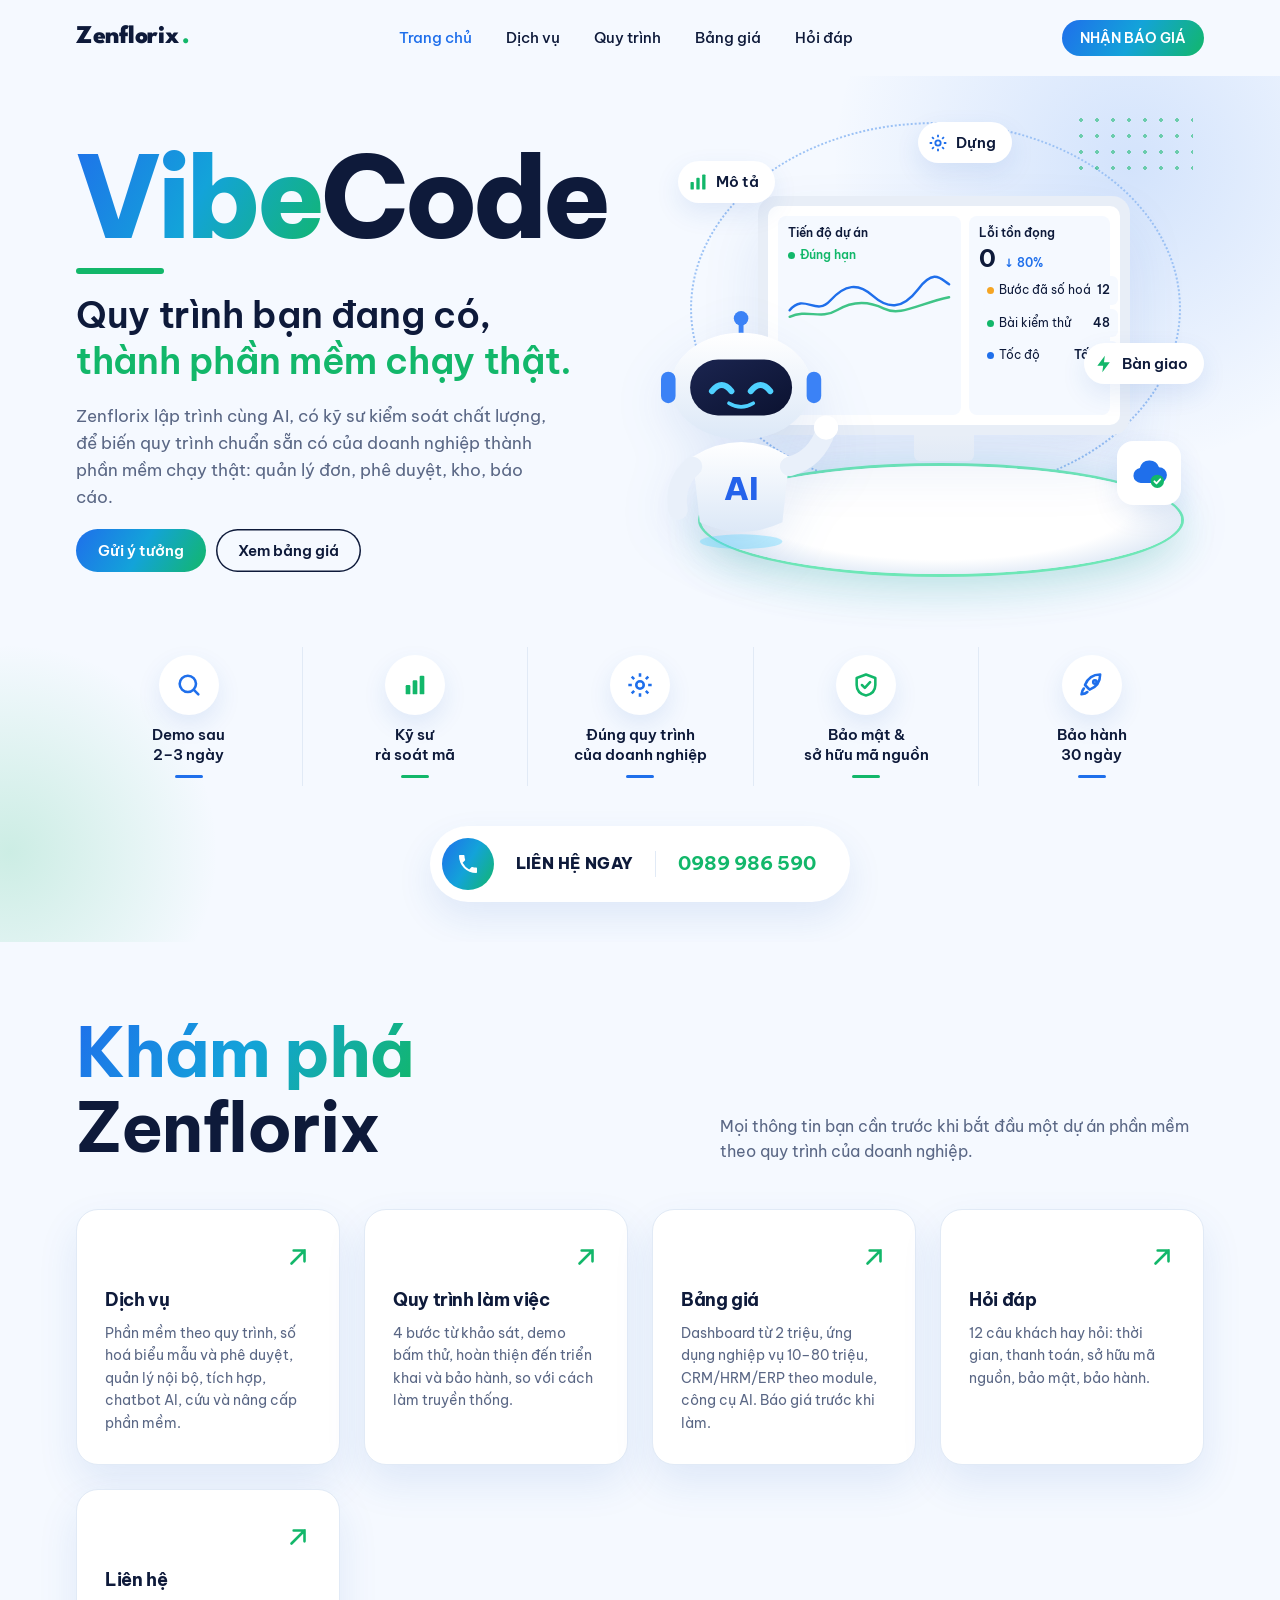
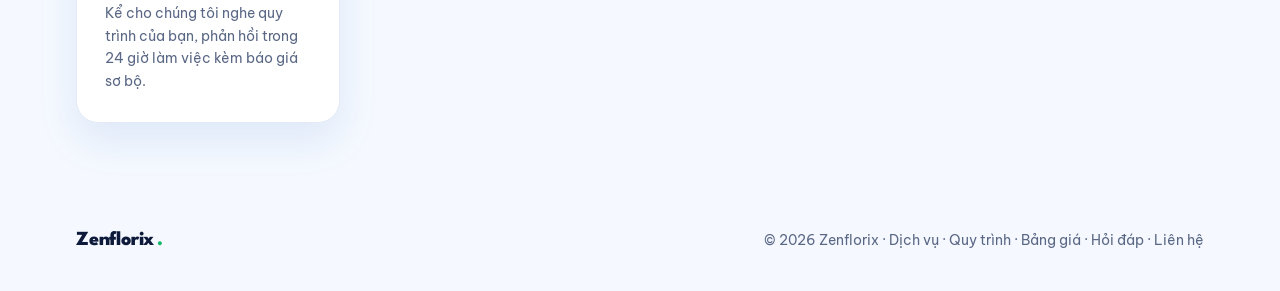
==== commit f081258b: "Tách website thành các trang riêng, cập nhật SĐT và email thật Co-Authored-By: Claude Sonnet 5.5 <no" ====
--- a/index.html
+++ b/index.html
@@ -3,282 +3,46 @@
 <head>
 <meta charset="utf-8">
 <meta name="viewport" content="width=device-width, initial-scale=1, viewport-fit=cover">
-<title>Zenflorix Vibe Code</title>
+<title>Zenflorix Vibe Code | Phần mềm theo quy trình doanh nghiệp</title>
 <meta name="claude:viewport-fit-sides" content="cover">
-<meta name="description" content="Zenflorix: số hoá quy trình sẵn có của doanh nghiệp thành phần mềm chạy thật, lập trình có AI hỗ trợ và kỹ sư kiểm soát chất lượng.">
+<meta name="description" content="Zenflorix số hoá quy trình sẵn có của doanh nghiệp thành phần mềm chạy thật: quản lý nội bộ, phê duyệt, tích hợp, chatbot AI. Lập trình cùng AI, kỹ sư kiểm soát chất lượng. Dashboard từ 2 triệu.">
+<meta name="robots" content="index, follow, max-image-preview:large">
+<meta name="theme-color" content="#1F6FEB">
+<link rel="canonical" href="https://io.zenflorix.com/">
+<link rel="icon" href="data:image/svg+xml,%3Csvg xmlns='http://www.w3.org/2000/svg' viewBox='0 0 64 64'%3E%3Cdefs%3E%3ClinearGradient id='g' x1='0' y1='0' x2='1' y2='1'%3E%3Cstop offset='0' stop-color='%231F6FEB'/%3E%3Cstop offset='1' stop-color='%2312B76A'/%3E%3C/linearGradient%3E%3C/defs%3E%3Crect width='64' height='64' rx='14' fill='url(%23g)'/%3E%3Ctext x='32' y='46' font-family='Arial' font-weight='800' font-size='40' text-anchor='middle' fill='white'%3EZ%3C/text%3E%3C/svg%3E">
+<meta property="og:type" content="website">
+<meta property="og:locale" content="vi_VN">
+<meta property="og:site_name" content="Zenflorix">
+<meta property="og:title" content="Zenflorix Vibe Code | Phần mềm theo quy trình doanh nghiệp">
+<meta property="og:description" content="Zenflorix số hoá quy trình sẵn có của doanh nghiệp thành phần mềm chạy thật: quản lý nội bộ, phê duyệt, tích hợp, chatbot AI. Lập trình cùng AI, kỹ sư kiểm soát chất lượng. Dashboard từ 2 triệu.">
+<meta property="og:url" content="https://io.zenflorix.com/">
+<meta property="og:image" content="https://io.zenflorix.com/zenflorix-logo.png">
+<meta name="twitter:card" content="summary">
+<meta name="twitter:title" content="Zenflorix Vibe Code | Phần mềm theo quy trình doanh nghiệp">
+<meta name="twitter:description" content="Zenflorix số hoá quy trình sẵn có của doanh nghiệp thành phần mềm chạy thật: quản lý nội bộ, phê duyệt, tích hợp, chatbot AI. Lập trình cùng AI, kỹ sư kiểm soát chất lượng. Dashboard từ 2 triệu.">
+<meta name="twitter:image" content="https://io.zenflorix.com/zenflorix-logo.png">
+<script type="application/ld+json">{"@context": "https://schema.org", "@type": "Organization", "name": "Zenflorix", "legalName": "Công ty TNHH Zenflorix", "url": "https://io.zenflorix.com/", "logo": "https://io.zenflorix.com/zenflorix-logo.png", "email": "zenflorix@gmail.com", "telephone": "+84989986590", "address": {"@type": "PostalAddress", "addressLocality": "Hà Nội", "addressCountry": "VN"}, "contactPoint": {"@type": "ContactPoint", "contactType": "sales", "telephone": "+84989986590", "email": "zenflorix@gmail.com", "areaServed": "VN", "availableLanguage": "Vietnamese"}}</script>
+<script type="application/ld+json">{"@context": "https://schema.org", "@type": "ProfessionalService", "name": "Zenflorix Vibe Code", "url": "https://io.zenflorix.com/", "image": "https://io.zenflorix.com/zenflorix-logo.png", "telephone": "+84989986590", "email": "zenflorix@gmail.com", "areaServed": "VN", "priceRange": "từ 2.000.000 ₫"}</script>
+<script type="application/ld+json">{"@context": "https://schema.org", "@type": "WebSite", "name": "Zenflorix Vibe Code", "url": "https://io.zenflorix.com/", "inLanguage": "vi"}</script>
 <link rel="preconnect" href="https://fonts.googleapis.com">
 <link rel="preconnect" href="https://fonts.gstatic.com" crossorigin>
 <link rel="stylesheet" href="https://fonts.googleapis.com/css2?family=Be+Vietnam+Pro:wght@400;500;600;700;800&family=League+Spartan:wght@800&display=swap">
-<style>
-html { color-scheme: light; } body { margin: 0; } img { max-width: 100%; } [hidden] { display: none !important; }
-/* Layout: nền trắng xanh nhạt kiểu công nghệ; dải chuyển màu xanh dương → xanh lá là điểm nhấn; hero chia đôi với bảng theo dõi dự án, trợ lý AI và các nhãn nổi */
-:root {
-  --bg: #F5F9FF;
-  --surface: #FFFFFF;
-  --ink: #0E1A3A;
-  --muted: #5A6785;
-  --line: #E1EAF6;
-  --blue: #1F6FEB;
-  --green: #12B76A;
-  --brand: #1F6FEB;
-  --brand-deep: #1857C4;
-  --brand-soft: #E6F0FF;
-  --on-brand: #FFFFFF;
-  --grad: linear-gradient(120deg, #1F6FEB 0%, #13A3D9 50%, #12B76A 100%);
-  --warn: #F5A524;
-  --shadow: rgba(31, 92, 190, 0.10);
-  --glow-blue: rgba(31, 111, 235, 0.16);
-  --glow-green: rgba(18, 183, 106, 0.18);
-  --orbit: #9CC2F5;
-  --plat-ring: #6EE7B7;
-  --screen-frame: #E8EEF7;
-  --ok: #12B76A;
-  --font: "Be Vietnam Pro", system-ui, -apple-system, "Segoe UI", sans-serif;
-  --logo: "League Spartan", "Be Vietnam Pro", system-ui, sans-serif;
-  --r: 22px;
-}
-@media (prefers-color-scheme: dark) {
-  :root:not([data-theme="light"]) {
-    --bg: #0A1226; --surface: #121D38; --ink: #EAF1FF; --muted: #A3B1CF; --line: #22314F;
-    --blue: #5B9BFF; --green: #34D399; --brand: #5B9BFF; --brand-deep: #4A86F0; --brand-soft: #18284A; --on-brand: #FFFFFF;
-    --grad: linear-gradient(120deg, #3B82F6 0%, #0EA5C9 50%, #10B981 100%);
-    --shadow: rgba(0, 0, 0, 0.45); --glow-blue: rgba(91, 155, 255, 0.18); --glow-green: rgba(52, 211, 153, 0.14);
-    --orbit: #2F4D80; --plat-ring: #10B981; --screen-frame: #1C2A4A; --ok: #34D399;
-    color-scheme: dark;
-  }
-}
-:root[data-theme="dark"] {
-  --bg: #0A1226; --surface: #121D38; --ink: #EAF1FF; --muted: #A3B1CF; --line: #22314F;
-  --blue: #5B9BFF; --green: #34D399; --brand: #5B9BFF; --brand-deep: #4A86F0; --brand-soft: #18284A; --on-brand: #FFFFFF;
-  --grad: linear-gradient(120deg, #3B82F6 0%, #0EA5C9 50%, #10B981 100%);
-  --shadow: rgba(0, 0, 0, 0.45); --glow-blue: rgba(91, 155, 255, 0.18); --glow-green: rgba(52, 211, 153, 0.14);
-  --orbit: #2F4D80; --plat-ring: #10B981; --screen-frame: #1C2A4A; --ok: #34D399;
-  color-scheme: dark;
-}
-
-* { box-sizing: border-box; }
-html { scroll-behavior: smooth; }
-@media (prefers-reduced-motion: reduce) { html { scroll-behavior: auto; } *, *::before, *::after { transition: none !important; animation: none !important; } }
-body { background: var(--bg); color: var(--ink); font-family: var(--font); font-size: 16px; line-height: 1.6; overflow-x: hidden; }
-body::before { content: ""; position: fixed; inset: 0 0 auto; height: env(safe-area-inset-top, 0px); z-index: 30; background: var(--bg); }
-a { color: inherit; }
-:focus-visible { outline: 2px solid var(--brand); outline-offset: 3px; border-radius: 6px; }
-h1, h2, h3 { margin: 0; line-height: 1.1; text-wrap: balance; letter-spacing: -0.02em; }
-p { margin: 0; }
-
-.wrap { max-width: 1160px; margin: 0 auto; padding-left: max(16px, env(safe-area-inset-left, 0px)); padding-right: max(16px, env(safe-area-inset-right, 0px)); }
-section { padding-block: 72px; }
-.o { background: var(--grad); -webkit-background-clip: text; background-clip: text; color: transparent; }
-.kicker { font-size: 0.82rem; font-weight: 600; letter-spacing: 0.08em; text-transform: uppercase; color: var(--brand); }
-.caps { text-transform: uppercase; font-weight: 500; font-size: clamp(1.25rem, 2.2vw, 1.6rem); line-height: 1.3; letter-spacing: 0.01em; }
-.caps b { font-weight: 800; }
-.big { font-size: clamp(2.3rem, 5.4vw, 4.3rem); font-weight: 700; }
-.muted { color: var(--muted); }
-
-/* Buttons */
-.btn { display: inline-flex; align-items: center; justify-content: center; gap: 8px; padding: 12px 22px; border-radius: 999px; font: 600 0.95rem var(--font); text-decoration: none; border: 0; cursor: pointer; transition: transform .15s ease, background .15s ease; }
-.btn:hover { transform: translateY(-1px); }
-.btn-brand { background: var(--grad); color: #FFFFFF; }
-.btn-brand:hover { filter: brightness(1.06); }
-.btn-dark { background: var(--ink); color: var(--bg); }
-.btn-line { background: transparent; color: var(--ink); box-shadow: inset 0 0 0 1.5px var(--ink); }
-.btn-sm { padding: 9px 18px; font-size: 0.86rem; }
-
-/* Header */
-header.top { position: sticky; top: env(safe-area-inset-top, 0px); z-index: 20; background: color-mix(in srgb, var(--bg) 90%, transparent); backdrop-filter: blur(10px); }
-header.top .wrap { display: flex; align-items: center; justify-content: space-between; gap: 16px; height: 76px; }
-.logo { text-decoration: none; font-family: var(--logo); font-weight: 800; font-size: 1.6rem; letter-spacing: -0.01em; line-height: 1; display: inline-flex; align-items: baseline; }
-.logo .dot { color: var(--green); margin-left: 0.14em; }
-nav.links { display: flex; gap: 34px; font-size: 0.92rem; font-weight: 500; }
-nav.links a { text-decoration: none; }
-nav.links a:hover, nav.links a.active { color: var(--brand); }
-@media (max-width: 860px) { nav.links { display: none; } }
-
-/* Card: thẻ trắng bo tròn, viền mảnh, bóng xanh nhạt */
-.folder { position: relative; background: var(--card, var(--surface)); border-radius: var(--r); border: 1px solid var(--line); box-shadow: 0 18px 40px var(--shadow); }
-.hot, .contact-box { --card: var(--grad); border-color: transparent; }
-
-/* Hero */
-.hero { position: relative; padding-block: 36px 40px; overflow: hidden; }
-.hero::before { content: ""; position: absolute; width: 620px; height: 620px; right: -160px; top: -220px; border-radius: 50%; background: radial-gradient(circle, var(--glow-blue), transparent 68%); pointer-events: none; }
-.hero::after { content: ""; position: absolute; width: 420px; height: 420px; left: -200px; bottom: -120px; border-radius: 50%; background: radial-gradient(circle, var(--glow-green), transparent 70%); pointer-events: none; }
-.hero-grid { position: relative; z-index: 1; display: grid; grid-template-columns: 0.95fr 1.05fr; gap: 32px 40px; align-items: center; }
-.hero-copy { display: grid; gap: 18px; min-width: 0; }
-.mega { font-size: clamp(3.6rem, 9vw, 7rem); font-weight: 800; line-height: 0.95; letter-spacing: -0.04em; }
-.mega .g { background: var(--grad); -webkit-background-clip: text; background-clip: text; color: transparent; }
-.bar { width: 88px; height: 6px; border-radius: 6px; background: var(--green); }
-.hero h1.sub { font-size: clamp(1.6rem, 3vw, 2.3rem); font-weight: 600; line-height: 1.25; letter-spacing: -0.01em; }
-.hero h1.sub em { font-style: normal; color: var(--green); }
-.hero-copy > p { color: var(--muted); font-size: 1.06rem; max-width: 44ch; }
-.hero-copy .cta { display: flex; flex-wrap: wrap; gap: 10px; }
-
-.stage { position: relative; min-width: 0; aspect-ratio: 1 / 0.86; max-width: 100%; }
-.orbit { position: absolute; inset: 2% 4% 22% 10%; border: 2px dotted var(--orbit); border-radius: 50%; }
-.dots { position: absolute; right: 2%; top: 0; width: 120px; height: 70px; background-image: radial-gradient(var(--green) 1.6px, transparent 1.8px); background-size: 16px 16px; opacity: 0.55; }
-.monitor { position: absolute; left: 22%; right: 13%; top: 17%; aspect-ratio: 1.55; background: var(--screen-frame); border-radius: 18px; padding: 10px; box-shadow: 0 30px 60px var(--shadow); }
-.monitor::after { content: ""; position: absolute; left: 42%; right: 42%; bottom: -26px; height: 26px; background: linear-gradient(var(--screen-frame), var(--line)); border-radius: 0 0 6px 6px; }
-.screen { height: 100%; background: var(--surface); border-radius: 10px; display: grid; grid-template-columns: 1.3fr 1fr; gap: 8px; padding: 10px; font-size: clamp(0.5rem, 0.95vw, 0.72rem); }
-.panel { background: var(--bg); border-radius: 8px; padding: 8px 10px; display: grid; align-content: start; gap: 4px; min-width: 0; }
-.panel b { font-weight: 600; }
-.ok-dot { display: inline-flex; align-items: center; gap: 5px; color: var(--green); font-weight: 600; }
-.ok-dot::before { content: ""; width: 7px; height: 7px; border-radius: 50%; background: var(--green); }
-.panel svg { width: 100%; height: auto; }
-.big-num { display: flex; align-items: baseline; gap: 8px; }
-.big-num strong { font-size: 2.1em; line-height: 1; }
-.big-num span { color: var(--blue); font-weight: 600; }
-.rows { display: grid; gap: 4px; }
-.rows div { white-space: nowrap; display: flex; justify-content: space-between; gap: 6px; background: var(--bg); border-radius: 6px; padding: 5px 8px; }
-.rows i { display: inline-block; width: 7px; height: 7px; border-radius: 50%; margin-right: 5px; }
-.platform { position: absolute; left: 12%; right: 4%; bottom: 6%; height: 22%; border-radius: 50%; background: radial-gradient(ellipse at 50% 40%, var(--surface) 55%, var(--line) 75%); box-shadow: 0 0 0 3px var(--plat-ring), 0 14px 40px var(--glow-green), 0 0 60px var(--glow-blue); }
-.pill { position: absolute; display: inline-flex; align-items: center; gap: 8px; padding: 9px 16px 9px 10px; border-radius: 999px; background: var(--surface); box-shadow: 0 10px 26px var(--shadow); font-weight: 600; font-size: clamp(0.72rem, 1.2vw, 0.92rem); white-space: nowrap; z-index: 3; }
-.pill svg { width: 20px; height: 20px; }
-.pill.p1 { left: 8%; top: 10%; color: var(--ink); } .pill.p1 svg { color: var(--green); }
-.pill.p2 { left: 50%; top: 2%; } .pill.p2 svg { color: var(--blue); }
-.pill.p3 { right: 0; top: 47%; } .pill.p3 svg { color: var(--green); }
-.cloud { position: absolute; right: 4%; bottom: 20%; width: 64px; height: 64px; border-radius: 16px; background: var(--surface); box-shadow: 0 10px 26px var(--shadow); display: grid; place-items: center; z-index: 3; }
-.cloud svg { width: 40px; height: 40px; }
-.robot { position: absolute; left: 2%; bottom: 10%; width: 34%; z-index: 4; filter: drop-shadow(0 16px 24px var(--shadow)); animation: bob 4s ease-in-out infinite; }
-@keyframes bob { 50% { transform: translateY(-8px); } }
-
-.features { position: relative; z-index: 1; display: grid; grid-template-columns: repeat(5, 1fr); margin-top: 44px; }
-.feat { display: grid; justify-items: center; text-align: center; gap: 10px; padding: 8px 12px; min-width: 0; }
-.feat + .feat { border-left: 1px solid var(--line); }
-.feat .ic { width: 60px; height: 60px; border-radius: 50%; background: var(--surface); box-shadow: 0 10px 24px var(--shadow); display: grid; place-items: center; }
-.feat .ic svg { width: 28px; height: 28px; }
-.feat:nth-child(odd) .ic svg { color: var(--blue); } .feat:nth-child(even) .ic svg { color: var(--green); }
-.feat b { font-weight: 600; font-size: 0.95rem; line-height: 1.3; }
-.feat::after { content: ""; width: 28px; height: 3px; border-radius: 3px; background: var(--blue); }
-.feat:nth-child(even)::after { background: var(--green); }
-.call { position: relative; z-index: 1; display: flex; align-items: center; justify-content: center; flex-wrap: wrap; gap: 14px 22px; margin: 40px auto 0; width: fit-content; max-width: 100%; padding: 12px 34px 12px 12px; border-radius: 999px; background: var(--surface); box-shadow: 0 16px 36px var(--shadow); text-decoration: none; }
-.call .phone-ic { width: 52px; height: 52px; border-radius: 50%; background: var(--grad); display: grid; place-items: center; color: #fff; flex-shrink: 0; }
-.call .phone-ic svg { width: 24px; height: 24px; }
-.call strong { font-weight: 800; letter-spacing: 0.02em; text-transform: uppercase; }
-.call .sep { width: 1px; height: 26px; background: var(--line); }
-.call span.num { font-weight: 700; font-size: 1.2rem; color: var(--green); font-variant-numeric: tabular-nums; }
-@media (max-width: 920px) {
-  .hero-grid { grid-template-columns: 1fr; }
-  .features { grid-template-columns: repeat(3, 1fr); row-gap: 24px; }
-  .feat:nth-child(4) { border-left: 0; }
-}
-@media (max-width: 520px) {
-  .features { grid-template-columns: repeat(2, 1fr); }
-  .feat:nth-child(odd) { border-left: 0; } .feat:nth-child(4) { border-left: 1px solid var(--line); }
-  .call { flex-wrap: nowrap; gap: 12px; padding-right: 20px; } .call .sep { display: none; } .call strong { font-size: 0.82rem; } .call span.num { font-size: 1rem; }
-  .rows { display: none; } .feat:nth-child(5) { grid-column: 1 / -1; }
-  .pill { padding: 6px 11px 6px 7px; } .pill svg { width: 16px; height: 16px; }
-  .cloud { width: 46px; height: 46px; } .cloud svg { width: 28px; height: 28px; }
-}
-
-/* Services */
-.svc-top { display: grid; grid-template-columns: 1fr 1fr 1.05fr; gap: 32px; align-items: center; }
-.svc { padding: 34px 28px 30px; display: grid; gap: 12px; align-content: start; min-height: 230px; min-width: 0; text-decoration: none; }
-.svc .arrow { width: 26px; height: 26px; color: var(--green); justify-self: end; margin-bottom: 8px; }
-.svc h3 { font-size: 1.12rem; font-weight: 700; }
-.svc p { font-size: 0.88rem; color: var(--muted); }
-.svc.hot { color: var(--on-brand); }
-.svc.hot p, .svc.hot .arrow { color: rgba(255, 255, 255, 0.88); }
-.svc-text { display: grid; gap: 16px; justify-items: end; text-align: right; }
-.svc-text p { color: var(--muted); font-size: 0.92rem; max-width: 40ch; }
-.svc-more { display: grid; grid-template-columns: repeat(4, 1fr); gap: 24px; margin-top: 40px; }
-.svc-more .svc { min-height: 0; }
-@media (max-width: 980px) { .svc-top { grid-template-columns: 1fr 1fr; } .svc-text { grid-column: 1 / -1; grid-row: 1; justify-items: start; text-align: left; } .svc-more { grid-template-columns: 1fr 1fr; } }
-@media (max-width: 560px) { .svc-top, .svc-more { grid-template-columns: 1fr; } }
-
-/* Partner + process */
-.partner { display: grid; grid-template-columns: 1fr 1.15fr; gap: 48px 64px; align-items: start; }
-.partner > * { min-width: 0; }
-.partner-left { display: grid; gap: 18px; }
-.partner-left > p { color: var(--muted); max-width: 52ch; }
-.compare { background: var(--surface); border-radius: 18px; overflow-x: auto; box-shadow: 0 14px 30px var(--shadow); margin-top: 8px; }
-.compare table { width: 100%; border-collapse: collapse; font-size: 0.9rem; min-width: 400px; }
-.compare th, .compare td { padding: 13px 18px; text-align: left; border-bottom: 1px solid var(--line); font-variant-numeric: tabular-nums; }
-.compare tr:last-child td { border-bottom: 0; }
-.compare th { font-size: 0.74rem; letter-spacing: 0.06em; text-transform: uppercase; color: var(--muted); font-weight: 600; }
-.compare td:nth-child(3), .compare th:nth-child(3) { color: var(--green); font-weight: 700; }
-.steps { list-style: none; margin: 28px 0 0; padding: 0; display: grid; gap: 14px; }
-.step { display: grid; grid-template-columns: 52px 1fr auto; gap: 16px; align-items: center; background: var(--surface); border-radius: 16px; padding: 16px 20px; box-shadow: 0 10px 22px var(--shadow); }
-.step-n { width: 52px; height: 52px; border-radius: 14px; background: var(--grad); color: #FFFFFF; display: grid; place-items: center; font-weight: 800; font-size: 1.1rem; }
-.step h3 { font-size: 1rem; }
-.step p { font-size: 0.86rem; color: var(--muted); }
-.step time { font-size: 0.78rem; font-weight: 600; color: var(--brand); white-space: nowrap; }
-@media (max-width: 920px) { .partner { grid-template-columns: 1fr; } }
-@media (max-width: 520px) { .step { grid-template-columns: 44px 1fr; } .step-n { width: 44px; height: 44px; } .step time { grid-column: 2; } }
-
-/* Pricing */
-.head-row { display: flex; flex-wrap: wrap; justify-content: space-between; align-items: end; gap: 20px; margin-bottom: 44px; }
-.head-row p { max-width: 44ch; color: var(--muted); }
-.plans { display: grid; grid-template-columns: repeat(auto-fit, minmax(240px, 1fr)); gap: 26px; align-items: start; }
-.plan { padding: 34px 28px 28px; display: grid; gap: 16px; min-width: 0; }
-.plan.hot { color: var(--on-brand); }
-.plan h3 { font-size: 1.15rem; }
-.plan .price { font-size: 2rem; font-weight: 800; line-height: 1; font-variant-numeric: tabular-nums; }
-.plan .price small { font-size: 0.85rem; font-weight: 500; }
-.plan .meta { font-size: 0.82rem; color: var(--muted); }
-.plan.hot .meta, .plan.hot li { color: rgba(255, 255, 255, 0.9); }
-.plan ul { list-style: none; margin: 0; padding: 0; display: grid; gap: 9px; font-size: 0.9rem; }
-.plan li { display: grid; grid-template-columns: 20px 1fr; gap: 6px; }
-.plan li::before { content: "✓"; font-weight: 800; color: var(--green); }
-.plan.hot li::before { color: var(--on-brand); }
-.plan.hot .btn { background: #FFFFFF; color: #1857C4; }
-.tag { justify-self: start; font-size: 0.72rem; font-weight: 700; letter-spacing: 0.05em; text-transform: uppercase; padding: 5px 11px; border-radius: 999px; background: rgba(255, 255, 255, 0.22); }
-.note { margin-top: 24px; font-size: 0.85rem; color: var(--muted); }
-@media (max-width: 920px) { .plans { grid-template-columns: 1fr; max-width: 520px; } }
-
-/* FAQ */
-.faq-grid { display: grid; grid-template-columns: 0.8fr 1.2fr; gap: 48px; align-items: start; }
-.faq-grid > * { min-width: 0; }
-.faq { display: grid; gap: 12px; }
-.faq details { background: var(--surface); border-radius: 16px; padding: 18px 22px; box-shadow: 0 8px 18px var(--shadow); }
-.faq summary { cursor: pointer; font-weight: 600; list-style: none; display: flex; justify-content: space-between; gap: 16px; }
-.faq summary::-webkit-details-marker { display: none; }
-.faq summary::after { content: "+"; flex-shrink: 0; width: 26px; height: 26px; border-radius: 8px; background: var(--brand-soft); color: var(--brand); display: grid; place-items: center; font-weight: 700; line-height: 1; }
-.faq details[open] summary::after { content: "–"; background: var(--brand); color: var(--on-brand); }
-.faq details p { margin-top: 10px; color: var(--muted); font-size: 0.94rem; }
-@media (max-width: 920px) { .faq-grid { grid-template-columns: 1fr; gap: 28px; } }
-
-/* Contact */
-.contact-box { padding: 48px; display: grid; grid-template-columns: 1fr 1.1fr; gap: 44px; color: var(--on-brand); }
-.contact-box > * { min-width: 0; }
-.contact-box h2 { font-size: clamp(2rem, 4vw, 3rem); font-weight: 700; }
-.contact-box .lead { margin-top: 14px; color: rgba(255, 255, 255, 0.88); }
-.channels { display: grid; gap: 12px; margin-top: 26px; }
-.channel { display: flex; justify-content: space-between; align-items: center; gap: 12px; padding: 13px 16px; border-radius: 14px; background: rgba(255, 255, 255, 0.16); }
-.channel div { display: grid; min-width: 0; }
-.channel span { font-size: 0.72rem; font-weight: 600; letter-spacing: 0.06em; text-transform: uppercase; opacity: 0.8; }
-.channel b { user-select: all; overflow-wrap: anywhere; }
-.copy { background: #FFFFFF; color: #1857C4; border: 0; border-radius: 8px; padding: 6px 12px; font: 600 0.78rem var(--font); cursor: pointer; flex-shrink: 0; }
-form.brief { background: var(--surface); color: var(--ink); border-radius: 18px; padding: 26px; display: grid; gap: 14px; }
-.field { display: grid; gap: 6px; }
-.field label { font-size: 0.85rem; font-weight: 600; }
-.field input, .field select, .field textarea { font: inherit; font-size: 0.95rem; color: var(--ink); background: var(--bg); border: 1px solid var(--line); border-radius: 10px; padding: 11px 13px; width: 100%; }
-.field textarea { min-height: 100px; resize: vertical; }
-.row2 { display: grid; grid-template-columns: 1fr 1fr; gap: 12px; }
-.form-msg { font-size: 0.9rem; color: var(--ok); }
-@media (max-width: 920px) { .contact-box { grid-template-columns: 1fr; padding: 32px 22px; } }
-@media (max-width: 520px) { .row2 { grid-template-columns: 1fr; } }
-
-footer { padding-block: 34px 40px; font-size: 0.86rem; color: var(--muted); }
-footer .wrap { display: flex; flex-wrap: wrap; justify-content: space-between; align-items: center; gap: 14px; }
-footer .logo { font-size: 1.25rem; color: var(--ink); }
-@media (max-width: 600px) { section { padding-block: 56px; } }
-</style>
-
+<link rel="stylesheet" href="/style.css">
 </head>
 <body>
 <header class="top">
   <div class="wrap">
-    <a class="logo" href="#top" aria-label="Zenflorix, về đầu trang">Zenflorix<span class="dot">.</span></a>
+    <a class="logo" href="/" aria-label="Zenflorix, về trang chủ">Zenflorix<span class="dot">.</span></a>
     <nav class="links" aria-label="Điều hướng chính">
-      <a href="#top" class="active">Trang chủ</a>
-      <a href="#dich-vu">Dịch vụ</a>
-      <a href="#quy-trinh">Quy trình</a>
-      <a href="#bang-gia">Bảng giá</a>
-      <a href="#hoi-dap">Hỏi đáp</a>
+      <a href="/" class="active" aria-current="page">Trang chủ</a>
+      <a href="/dich-vu/">Dịch vụ</a>
+      <a href="/quy-trinh/">Quy trình</a>
+      <a href="/bang-gia/">Bảng giá</a>
+      <a href="/hoi-dap/">Hỏi đáp</a>
     </nav>
-    <a class="btn btn-brand btn-sm" href="#lien-he">NHẬN BÁO GIÁ</a>
+    <a class="btn btn-brand btn-sm" href="/lien-he/">NHẬN BÁO GIÁ</a>
   </div>
 </header>
-
 <main id="top">
   <section class="hero">
     <div class="wrap">
@@ -286,9 +50,9 @@
         <div class="hero-copy">
           <div class="mega"><span class="g">Vibe</span>Code</div>
           <span class="bar" aria-hidden="true"></span>
-          <h1 class="sub">Quy trình bạn đang có,<br><em>thành phần mềm chạy thật.</em></h1>
+          <h1 class="sub"><span class="sr-only">Zenflorix Vibe Code: </span>Quy trình bạn đang có,<br><em>thành phần mềm chạy thật.</em></h1>
           <p>Zenflorix lập trình cùng AI, có kỹ sư kiểm soát chất lượng, để biến quy trình chuẩn sẵn có của doanh nghiệp thành phần mềm chạy thật: quản lý đơn, phê duyệt, kho, báo cáo.</p>
-          <div class="cta"><a class="btn btn-brand" href="#lien-he">Gửi ý tưởng</a><a class="btn btn-line" href="#bang-gia">Xem bảng giá</a></div>
+          <div class="cta"><a class="btn btn-brand" href="/lien-he/">Gửi ý tưởng</a><a class="btn btn-line" href="/bang-gia/">Xem bảng giá</a></div>
         </div>
 
         <div class="stage" aria-label="Minh hoạ: bảng theo dõi dự án và trợ lý AI">
@@ -349,159 +113,22 @@
         <div class="feat"><span class="ic"><svg viewBox="0 0 24 24" fill="none" stroke="currentColor" stroke-width="2.2" stroke-linejoin="round" stroke-linecap="round"><path d="M5 15c-1.5 1.5-2 5-2 5s3.5-.5 5-2"/><path d="M9 15 6 12c2-5 6-9 13-9 0 7-4 11-9 13z"/><circle cx="14.5" cy="9.5" r="1.5"/></svg></span><b>Bảo hành<br>30 ngày</b></div>
       </div>
 
-      <a class="call" href="#lien-he"><span class="phone-ic"><svg viewBox="0 0 24 24" fill="currentColor"><path d="M6.6 10.8a15.2 15.2 0 0 0 6.6 6.6l2.2-2.2c.3-.3.7-.4 1-.2 1.1.4 2.3.6 3.6.6.6 0 1 .4 1 1V20c0 .6-.4 1-1 1A17 17 0 0 1 3 4c0-.6.4-1 1-1h3.5c.6 0 1 .4 1 1 0 1.3.2 2.5.6 3.6.1.3 0 .7-.2 1z"/></svg></span><strong>Liên hệ ngay</strong><span class="sep" aria-hidden="true"></span><span class="num">09xx xxx xxx</span></a>
+      <a class="call" href="/lien-he/"><span class="phone-ic"><svg viewBox="0 0 24 24" fill="currentColor"><path d="M6.6 10.8a15.2 15.2 0 0 0 6.6 6.6l2.2-2.2c.3-.3.7-.4 1-.2 1.1.4 2.3.6 3.6.6.6 0 1 .4 1 1V20c0 .6-.4 1-1 1A17 17 0 0 1 3 4c0-.6.4-1 1-1h3.5c.6 0 1 .4 1 1 0 1.3.2 2.5.6 3.6.1.3 0 .7-.2 1z"/></svg></span><strong>Liên hệ ngay</strong><span class="sep" aria-hidden="true"></span><span class="num">0989 986 590</span></a>
     </div>
   </section>
 
-  <section id="dich-vu">
+  <section aria-labelledby="kham-pha-h">
     <div class="wrap">
-      <div class="svc-top">
-        <a class="folder svc hot" href="#lien-he">
-          <svg class="arrow" viewBox="0 0 24 24" fill="none" stroke="currentColor" stroke-width="2.4" stroke-linecap="round"><path d="M6 18 18 6M8 6h10v10"/></svg>
-          <h3>Phần mềm theo quy trình của bạn</h3>
-          <p>Giữ nguyên cách vận hành đã quen. Chúng tôi dựng phần mềm khớp từng bước, từng biểu mẫu và từng vai trò trong quy trình chuẩn của doanh nghiệp.</p>
-        </a>
-        <a class="folder svc" href="#lien-he">
-          <svg class="arrow" viewBox="0 0 24 24" fill="none" stroke="currentColor" stroke-width="2.4" stroke-linecap="round"><path d="M6 18 18 6M8 6h10v10"/></svg>
-          <h3>Số hoá biểu mẫu & phê duyệt</h3>
-          <p>Đưa đề xuất, đơn từ, hợp đồng đang chạy bằng giấy, Excel hay Zalo lên một luồng duyệt nhiều cấp, có lưu vết.</p>
-        </a>
-        <div class="svc-text">
-          <p class="caps">Phần mềm <b>khớp quy trình</b><br>của <b>doanh nghiệp bạn</b></p>
-          <p>Mỗi dự án có một kỹ sư phụ trách từ đầu đến cuối. AI giúp viết mã nhanh, còn con người chịu trách nhiệm về chất lượng.</p>
-          <a class="btn btn-dark btn-sm" href="#lien-he">Tư vấn miễn phí</a>
-        </div>
+      <div class="head-row">
+        <h2 id="kham-pha-h" class="big"><span class="o">Khám phá</span><br>Zenflorix</h2>
+        <p>Mọi thông tin bạn cần trước khi bắt đầu một dự án phần mềm theo quy trình của doanh nghiệp.</p>
       </div>
       <div class="svc-more">
-        <a class="folder svc" href="#lien-he"><svg class="arrow" viewBox="0 0 24 24" fill="none" stroke="currentColor" stroke-width="2.4" stroke-linecap="round"><path d="M6 18 18 6M8 6h10v10"/></svg><h3>Quản lý nội bộ</h3><p>Đơn hàng, kho, lịch hẹn, chấm công, công nợ, kèm báo cáo theo đúng cách doanh nghiệp đang đo.</p></a>
-        <a class="folder svc" href="#lien-he"><svg class="arrow" viewBox="0 0 24 24" fill="none" stroke="currentColor" stroke-width="2.4" stroke-linecap="round"><path d="M6 18 18 6M8 6h10v10"/></svg><h3>Tích hợp hệ thống</h3><p>Nối phần mềm mới với Excel, Zalo, kế toán, CRM hay ERP đang dùng để dữ liệu không bị nhập hai lần.</p></a>
-        <a class="folder svc" href="#lien-he"><svg class="arrow" viewBox="0 0 24 24" fill="none" stroke="currentColor" stroke-width="2.4" stroke-linecap="round"><path d="M6 18 18 6M8 6h10v10"/></svg><h3>Tự động hoá & chatbot AI</h3><p>Tự động hoá các bước lặp lại trong quy trình, chatbot trả lời khách trên web, Zalo, Facebook.</p></a>
-        <a class="folder svc" href="#lien-he"><svg class="arrow" viewBox="0 0 24 24" fill="none" stroke="currentColor" stroke-width="2.4" stroke-linecap="round"><path d="M6 18 18 6M8 6h10v10"/></svg><h3>Cứu & nâng cấp phần mềm</h3><p>Phần mềm đang chạy bị lỗi, chậm hay khó mở rộng? Chúng tôi rà soát, sửa và nâng cấp theo quy trình hiện hành.</p></a>
-      </div>
-    </div>
-  </section>
-
-  <section id="quy-trinh">
-    <div class="wrap partner">
-      <div class="partner-left">
-        <h2 class="caps"><b>Đối tác phần mềm</b><br>theo quy trình của bạn</h2>
-        <p>Chúng tôi bám theo quy trình chuẩn bạn đã có, không bắt doanh nghiệp đổi cách làm. Mỗi dòng mã đều được kỹ sư đọc lại và kiểm thử trước khi đến tay bạn. Mã nguồn, máy chủ và tên miền luôn đứng tên bạn.</p>
-        <div class="compare">
-          <table>
-            <thead><tr><th>Ví dụ: phần mềm duyệt đơn</th><th>Truyền thống</th><th>Zenflorix</th></tr></thead>
-            <tbody>
-              <tr><td>Ra bản demo</td><td>3–4 tuần</td><td>2–3 ngày</td></tr>
-              <tr><td>Hoàn thành</td><td>2–3 tháng</td><td>1–2 tuần</td></tr>
-              <tr><td>Chi phí tham khảo</td><td>30–60 triệu</td><td>từ 10 triệu</td></tr>
-              <tr><td>Sở hữu mã nguồn</td><td>Tuỳ hợp đồng</td><td>Luôn luôn</td></tr>
-            </tbody>
-          </table>
-        </div>
-      </div>
-      <div>
-        <h2 class="big"><span class="o">Từ quy trình</span><br>đến phần mềm</h2>
-        <ol class="steps">
-          <li class="step"><span class="step-n">1</span><div><h3>Khảo sát quy trình</h3><p>Bạn gửi quy trình, biểu mẫu, file Excel đang dùng. Chúng tôi vẽ lại, chốt phạm vi và báo giá trọn gói.</p></div><time>30–60 phút · miễn phí</time></li>
-          <li class="step"><span class="step-n">2</span><div><h3>Demo đúng quy trình</h3><p>Bản chạy được theo từng bước của quy trình để bạn bấm thử và góp ý trực tiếp.</p></div><time>2–3 ngày</time></li>
-          <li class="step"><span class="step-n">3</span><div><h3>Hoàn thiện & tích hợp</h3><p>Chỉnh theo góp ý, phân quyền theo vai trò, nối với hệ thống đang dùng, rà soát mã và bảo mật.</p></div><time>theo gói</time></li>
-          <li class="step"><span class="step-n">4</span><div><h3>Triển khai & bảo hành</h3><p>Lên máy chủ của bạn, hướng dẫn nhân viên sử dụng, bàn giao mã nguồn và tài liệu.</p></div><time>30 ngày hỗ trợ</time></li>
-        </ol>
-      </div>
-    </div>
-  </section>
-
-  <section id="bang-gia">
-    <div class="wrap">
-      <div class="head-row">
-        <h2 class="big"><span class="o">Giá trọn gói,</span><br>báo trước khi làm</h2>
-        <p>Giá theo mức độ phức tạp, không tính theo giờ làm. Bạn biết trước mình trả bao nhiêu và nhận được gì.</p>
-      </div>
-      <div class="plans">
-        <article class="folder plan">
-          <h3>Dashboard &amp; báo cáo</h3>
-          <div class="price">từ 2tr<small>₫</small></div>
-          <div class="meta">Gom dữ liệu Excel/Sheets thành báo cáo</div>
-          <ul><li>Mức S 2–4 triệu: 1 nguồn dữ liệu, 1 dashboard, giao trong 3–5 ngày</li><li>Mức M 12–25 triệu: nhiều nguồn, tự cập nhật, phân quyền xem</li><li>Mức L 30–50 triệu: nhiều phòng ban, cảnh báo, AI tóm tắt</li><li>Vận hành từ 300 nghìn/tháng</li></ul>
-          <a class="btn btn-dark" href="#lien-he">Chọn gói này</a>
-        </article>
-        <article class="folder plan">
-          <h3>Ứng dụng nghiệp vụ</h3>
-          <div class="price">10–80tr<small>₫</small></div>
-          <div class="meta">Số hoá một nghiệp vụ của doanh nghiệp</div>
-          <ul><li>Mức S 10–20 triệu: 1 nghiệp vụ (ví dụ nhập–xuất–tồn)</li><li>Mức M 25–45 triệu: kho, bán hàng, báo cáo, in phiếu, phân quyền</li><li>Mức L 50–80 triệu: nhiều chi nhánh, nhập dữ liệu cũ, tích hợp sàn/Zalo</li><li>Vận hành từ 300 nghìn/tháng</li></ul>
-          <a class="btn btn-dark" href="#lien-he">Chọn gói này</a>
-        </article>
-        <article class="folder plan hot">
-          <span class="tag">Phổ biến nhất</span>
-          <h3>CRM, HRM, ERP theo module</h3>
-          <div class="price">25–60tr<small>₫</small></div>
-          <div class="meta">Mỗi module chuẩn · bộ 3 module trở lên 90–150 triệu</div>
-          <ul><li>Khảo sát quy trình trước: 6–8 triệu, trừ vào hợp đồng nếu ký trong 30 ngày</li><li>Quy trình duyệt, phân quyền, nhật ký thao tác</li><li>Đào tạo và tài liệu hướng dẫn</li><li>Vận hành từ 400 nghìn/module/tháng</li></ul>
-          <a class="btn" href="#lien-he">Chọn gói này</a>
-        </article>
-        <article class="folder plan">
-          <h3>Công cụ &amp; trợ lý AI</h3>
-          <div class="price">từ 8tr<small>₫</small></div>
-          <div class="meta">Chatbot, trợ lý hỏi đáp, tự động hoá</div>
-          <ul><li>Mức S 8–20 triệu: chatbot/trợ lý cơ bản</li><li>Mức M 30–70 triệu: hỏi đáp tài liệu nội bộ, tự động hoá quy trình</li><li>Mức L 100–200 triệu trở lên: nhiều agent phối hợp</li><li>Vận hành từ 500 nghìn/tháng</li></ul>
-          <a class="btn btn-dark" href="#lien-he">Chọn gói này</a>
-        </article>
-      </div>
-      <p class="note">Giá chưa gồm VAT, tên miền, phí máy chủ (khoảng 150–300 nghìn/tháng) và phí API AI dùng thực tế. Phí vận hành gồm vá lỗi, bảo mật, sao lưu và hỗ trợ qua Zalo giờ hành chính. Khoảng giá chốt chính xác sau buổi khảo sát.</p>
-    </div>
-  </section>
-
-  <section id="hoi-dap">
-    <div class="wrap faq-grid">
-      <div>
-        <span class="kicker">Hỏi đáp</span>
-        <h2 class="big" style="margin-top:12px">Những câu <span class="o">khách hay hỏi</span></h2>
-        <p class="muted" style="margin-top:18px; max-width:36ch">Chưa thấy câu bạn cần? Nhắn Zalo cho chúng tôi, trả lời trong giờ làm việc.</p>
-      </div>
-      <div class="faq">
-        <details><summary>Vibe coding là gì? Có đáng tin không?</summary><p>Vibe coding là cách làm phần mềm bằng cách mô tả yêu cầu cho AI và để AI viết phần lớn mã. Tự làm thì dễ phát sinh lỗi và lỗ hổng bảo mật. Ở Zenflorix, kỹ sư luôn kiểm soát kiến trúc, rà soát mã và kiểm thử, nên bạn có được tốc độ của AI mà vẫn yên tâm về chất lượng.</p></details>
-        <details><summary>Khác gì so với tự dùng ChatGPT, Cursor hay Lovable?</summary><p>Các công cụ AI giúp ra bản nháp rất nhanh, nhưng đưa lên chạy thật là chuyện khác: bảo mật, dữ liệu khách hàng, máy chủ, tên miền và sửa lỗi khi có sự cố. Chúng tôi dùng chính những công cụ đó để làm nhanh, và có kỹ sư chịu trách nhiệm phần còn lại.</p></details>
-        <details><summary>Tôi không biết gì về kỹ thuật thì có làm được không?</summary><p>Được. Bạn chỉ cần kể vấn đề của mình bằng lời thường. Chúng tôi lo phần kỹ thuật và giải thích mọi thứ bằng ngôn ngữ dễ hiểu.</p></details>
-        <details><summary>Tôi cần chuẩn bị những gì?</summary><p>Chỉ cần kể quy trình hiện tại. Nếu có thì gửi thêm sơ đồ quy trình, biểu mẫu, file Excel đang dùng và danh sách vai trò tham gia (ai tạo, ai duyệt). Thiếu phần nào chúng tôi sẽ gợi ý.</p></details>
-        <details><summary>Bao lâu thì xong?</summary><p>Mức đơn giản 1–3 tuần, mức trung bình 3–5 tuần, mức phức tạp 4–8 tuần (riêng dashboard mức S chỉ 3–5 ngày). Gói nào bạn cũng có bản demo bấm thử được sau 2–3 ngày.</p></details>
-        <details><summary>Giá đã gồm những gì? Có phát sinh chi phí không?</summary><p>Giá trọn gói gồm thiết kế, lập trình, kiểm thử, số vòng chỉnh sửa của gói và bảo hành; chưa gồm VAT, tên miền, phí máy chủ và phí API AI dùng thực tế. Chi phí chỉ phát sinh khi bạn muốn thêm tính năng ngoài phạm vi đã chốt, và luôn được báo giá trước để bạn đồng ý.</p></details>
-        <details><summary>Thanh toán như thế nào?</summary><p>Thông thường chia ba đợt: 50% khi ký, 30% khi bàn giao bản chạy thử, 20% khi nghiệm thu. Phí vận hành tính sau nghiệm thu.</p></details>
-        <details><summary>Tôi muốn thêm tính năng giữa chừng được không?</summary><p>Được. Chúng tôi ước lượng thời gian và chi phí cho phần thêm, bạn đồng ý thì mới làm. Cũng có thể để sang giai đoạn sau để không ảnh hưởng ngày ra mắt.</p></details>
-        <details><summary>Ai sở hữu mã nguồn? Sau này tôi thuê đội khác được không?</summary><p>Bạn sở hữu 100% mã nguồn. Mã nguồn, tài khoản máy chủ và tên miền đều đứng tên bạn. Chúng tôi dùng công nghệ phổ biến và bàn giao tài liệu hướng dẫn, nên đội kỹ thuật khác có thể tiếp nhận dễ dàng.</p></details>
-        <details><summary>Dữ liệu của tôi và khách hàng của tôi có an toàn không?</summary><p>Kỹ sư rà soát bảo mật trước khi bàn giao: đăng nhập, phân quyền, mã hoá kết nối, không để lộ mật khẩu hay khoá truy cập trong mã. Dữ liệu nằm trên máy chủ đứng tên bạn.</p></details>
-        <details><summary>Sau khi bàn giao, ai sửa khi có lỗi?</summary><p>Trong thời gian bảo hành, chúng tôi sửa lỗi miễn phí. Sau đó bạn có thể đăng ký gói bảo trì theo tháng hoặc thuê theo từng yêu cầu.</p></details>
-        <details><summary>Dự án tôi tự làm bằng AI đang bị lỗi, Zenflorix có nhận sửa không?</summary><p>Có. Gửi cho chúng tôi mã nguồn hoặc đường dẫn, chúng tôi rà soát miễn phí và báo lại cần sửa những gì, chi phí bao nhiêu.</p></details>
-      </div>
-    </div>
-  </section>
-
-  <section id="lien-he">
-    <div class="wrap">
-      <div class="folder contact-box">
-        <div>
-          <h2>Kể cho chúng tôi nghe quy trình của bạn</h2>
-          <p class="lead">Phản hồi trong vòng 24 giờ làm việc, kèm đề xuất phạm vi và báo giá sơ bộ.</p>
-          <div class="channels">
-            <div class="channel"><div><span>Zalo / Điện thoại</span><b id="c-phone">09xx xxx xxx</b></div><button class="copy" type="button" data-copy="c-phone">Sao chép</button></div>
-            <div class="channel"><div><span>Email</span><b id="c-mail">hello@zenflorix.vn</b></div><button class="copy" type="button" data-copy="c-mail">Sao chép</button></div>
-            <div class="channel"><div><span>Văn phòng</span><b>Hà Nội · làm việc trực tuyến toàn quốc</b></div></div>
-          </div>
-        </div>
-        <form class="brief" id="brief" novalidate>
-          <div class="row2">
-            <div class="field"><label for="f-name">Tên của bạn</label><input id="f-name" name="name" autocomplete="name" placeholder="Nguyễn Văn A" required></div>
-            <div class="field"><label for="f-phone">Số Zalo / điện thoại</label><input id="f-phone" name="phone" inputmode="tel" autocomplete="tel" placeholder="09xx xxx xxx" required></div>
-          </div>
-          <div class="field"><label for="f-type">Bạn cần làm gì?</label>
-            <select id="f-type" name="type"><option>Phần mềm theo quy trình của doanh nghiệp</option><option>Số hoá biểu mẫu & phê duyệt</option><option>Quản lý nội bộ</option><option>Tích hợp hệ thống</option><option>Tự động hoá / chatbot AI</option><option>Cứu & nâng cấp phần mềm</option></select>
-          </div>
-          <div class="field"><label for="f-budget">Ngân sách dự kiến</label>
-            <select id="f-budget" name="budget"><option>Dưới 10 triệu</option><option>10–30 triệu</option><option>30–80 triệu</option><option>Trên 80 triệu</option><option>Chưa rõ, cần tư vấn</option></select>
-          </div>
-          <div class="field"><label for="f-idea">Mô tả ngắn quy trình cần làm</label><textarea id="f-idea" name="idea" placeholder="Ví dụ: Công ty tôi duyệt đơn hàng qua 3 bước (nhân viên, trưởng phòng, kế toán) bằng Excel và Zalo, muốn chuyển thành phần mềm."></textarea></div>
-          <button class="btn btn-brand" type="submit">Gửi yêu cầu</button>
-          <p class="form-msg" id="form-msg" hidden></p>
-        </form>
+        <a class="folder svc" href="/dich-vu/"><svg class="arrow" viewBox="0 0 24 24" fill="none" stroke="currentColor" stroke-width="2.4" stroke-linecap="round"><path d="M6 18 18 6M8 6h10v10"/></svg><h3>Dịch vụ</h3><p>Phần mềm theo quy trình, số hoá biểu mẫu và phê duyệt, quản lý nội bộ, tích hợp, chatbot AI, cứu và nâng cấp phần mềm.</p></a>
+        <a class="folder svc" href="/quy-trinh/"><svg class="arrow" viewBox="0 0 24 24" fill="none" stroke="currentColor" stroke-width="2.4" stroke-linecap="round"><path d="M6 18 18 6M8 6h10v10"/></svg><h3>Quy trình làm việc</h3><p>4 bước từ khảo sát, demo bấm thử, hoàn thiện đến triển khai và bảo hành, so với cách làm truyền thống.</p></a>
+        <a class="folder svc" href="/bang-gia/"><svg class="arrow" viewBox="0 0 24 24" fill="none" stroke="currentColor" stroke-width="2.4" stroke-linecap="round"><path d="M6 18 18 6M8 6h10v10"/></svg><h3>Bảng giá</h3><p>Dashboard từ 2 triệu, ứng dụng nghiệp vụ 10–80 triệu, CRM/HRM/ERP theo module, công cụ AI. Báo giá trước khi làm.</p></a>
+        <a class="folder svc" href="/hoi-dap/"><svg class="arrow" viewBox="0 0 24 24" fill="none" stroke="currentColor" stroke-width="2.4" stroke-linecap="round"><path d="M6 18 18 6M8 6h10v10"/></svg><h3>Hỏi đáp</h3><p>12 câu khách hay hỏi: thời gian, thanh toán, sở hữu mã nguồn, bảo mật, bảo hành.</p></a>
+        <a class="folder svc" href="/lien-he/"><svg class="arrow" viewBox="0 0 24 24" fill="none" stroke="currentColor" stroke-width="2.4" stroke-linecap="round"><path d="M6 18 18 6M8 6h10v10"/></svg><h3>Liên hệ</h3><p>Kể cho chúng tôi nghe quy trình của bạn, phản hồi trong 24 giờ làm việc kèm báo giá sơ bộ.</p></a>
       </div>
     </div>
   </section>
@@ -510,31 +137,8 @@
 <footer>
   <div class="wrap">
     <span class="logo">Zenflorix<span class="dot">.</span></span>
-    <span>© 2026 Zenflorix · Phần mềm theo quy trình · Quản lý nội bộ · Tích hợp · Tự động hoá</span>
+    <span>© 2026 Zenflorix · <a href="/dich-vu/">Dịch vụ</a> · <a href="/quy-trinh/">Quy trình</a> · <a href="/bang-gia/">Bảng giá</a> · <a href="/hoi-dap/">Hỏi đáp</a> · <a href="/lien-he/">Liên hệ</a></span>
   </div>
 </footer>
-
-<script>
-document.querySelectorAll('.copy').forEach(function (btn) {
-  btn.addEventListener('click', function () {
-    var el = document.getElementById(btn.dataset.copy);
-    var text = el.textContent.trim();
-    var done = function () { btn.textContent = 'Đã chép'; setTimeout(function () { btn.textContent = 'Sao chép'; }, 1600); };
-    var fallback = function () { var r = document.createRange(); r.selectNodeContents(el); var s = getSelection(); s.removeAllRanges(); s.addRange(r); btn.textContent = 'Đã chọn'; };
-    try { navigator.clipboard.writeText(text).then(done, fallback); } catch (e) { fallback(); }
-  });
-});
-document.getElementById('brief').addEventListener('submit', function (e) {
-  e.preventDefault();
-  var msg = document.getElementById('form-msg');
-  var name = document.getElementById('f-name').value.trim();
-  var phone = document.getElementById('f-phone').value.trim();
-  msg.hidden = false;
-  if (!name || !phone) { msg.style.color = 'var(--brand-deep)'; msg.textContent = 'Vui lòng điền tên và số Zalo để chúng tôi liên hệ lại.'; return; }
-  msg.style.color = '';
-  msg.textContent = 'Cảm ơn ' + name + '! Form này chưa được kết nối nên yêu cầu chưa gửi đi. Bạn vui lòng nhắn Zalo hoặc email ở bên cạnh.';
-});
-</script>
-
 </body>
 </html>
--- a/style.css
+++ b/style.css
@@ -0,0 +1,254 @@
+.sr-only { position: absolute; width: 1px; height: 1px; margin: -1px; padding: 0; overflow: hidden; clip: rect(0 0 0 0); white-space: nowrap; border: 0; }
+html { color-scheme: light; } body { margin: 0; } img { max-width: 100%; } [hidden] { display: none !important; }
+/* Layout: nền trắng xanh nhạt kiểu công nghệ; dải chuyển màu xanh dương → xanh lá là điểm nhấn; hero chia đôi với bảng theo dõi dự án, trợ lý AI và các nhãn nổi */
+:root {
+  --bg: #F5F9FF;
+  --surface: #FFFFFF;
+  --ink: #0E1A3A;
+  --muted: #5A6785;
+  --line: #E1EAF6;
+  --blue: #1F6FEB;
+  --green: #12B76A;
+  --brand: #1F6FEB;
+  --brand-deep: #1857C4;
+  --brand-soft: #E6F0FF;
+  --on-brand: #FFFFFF;
+  --grad: linear-gradient(120deg, #1F6FEB 0%, #13A3D9 50%, #12B76A 100%);
+  --warn: #F5A524;
+  --shadow: rgba(31, 92, 190, 0.10);
+  --glow-blue: rgba(31, 111, 235, 0.16);
+  --glow-green: rgba(18, 183, 106, 0.18);
+  --orbit: #9CC2F5;
+  --plat-ring: #6EE7B7;
+  --screen-frame: #E8EEF7;
+  --ok: #12B76A;
+  --font: "Be Vietnam Pro", system-ui, -apple-system, "Segoe UI", sans-serif;
+  --logo: "League Spartan", "Be Vietnam Pro", system-ui, sans-serif;
+  --r: 22px;
+}
+@media (prefers-color-scheme: dark) {
+  :root:not([data-theme="light"]) {
+    --bg: #0A1226; --surface: #121D38; --ink: #EAF1FF; --muted: #A3B1CF; --line: #22314F;
+    --blue: #5B9BFF; --green: #34D399; --brand: #5B9BFF; --brand-deep: #4A86F0; --brand-soft: #18284A; --on-brand: #FFFFFF;
+    --grad: linear-gradient(120deg, #3B82F6 0%, #0EA5C9 50%, #10B981 100%);
+    --shadow: rgba(0, 0, 0, 0.45); --glow-blue: rgba(91, 155, 255, 0.18); --glow-green: rgba(52, 211, 153, 0.14);
+    --orbit: #2F4D80; --plat-ring: #10B981; --screen-frame: #1C2A4A; --ok: #34D399;
+    color-scheme: dark;
+  }
+}
+:root[data-theme="dark"] {
+  --bg: #0A1226; --surface: #121D38; --ink: #EAF1FF; --muted: #A3B1CF; --line: #22314F;
+  --blue: #5B9BFF; --green: #34D399; --brand: #5B9BFF; --brand-deep: #4A86F0; --brand-soft: #18284A; --on-brand: #FFFFFF;
+  --grad: linear-gradient(120deg, #3B82F6 0%, #0EA5C9 50%, #10B981 100%);
+  --shadow: rgba(0, 0, 0, 0.45); --glow-blue: rgba(91, 155, 255, 0.18); --glow-green: rgba(52, 211, 153, 0.14);
+  --orbit: #2F4D80; --plat-ring: #10B981; --screen-frame: #1C2A4A; --ok: #34D399;
+  color-scheme: dark;
+}
+
+* { box-sizing: border-box; }
+html { scroll-behavior: smooth; }
+@media (prefers-reduced-motion: reduce) { html { scroll-behavior: auto; } *, *::before, *::after { transition: none !important; animation: none !important; } }
+body { background: var(--bg); color: var(--ink); font-family: var(--font); font-size: 16px; line-height: 1.6; overflow-x: hidden; }
+body::before { content: ""; position: fixed; inset: 0 0 auto; height: env(safe-area-inset-top, 0px); z-index: 30; background: var(--bg); }
+a { color: inherit; }
+:focus-visible { outline: 2px solid var(--brand); outline-offset: 3px; border-radius: 6px; }
+h1, h2, h3 { margin: 0; line-height: 1.1; text-wrap: balance; letter-spacing: -0.02em; }
+p { margin: 0; }
+
+.wrap { max-width: 1160px; margin: 0 auto; padding-left: max(16px, env(safe-area-inset-left, 0px)); padding-right: max(16px, env(safe-area-inset-right, 0px)); }
+section { padding-block: 72px; }
+.o { background: var(--grad); -webkit-background-clip: text; background-clip: text; color: transparent; }
+.kicker { font-size: 0.82rem; font-weight: 600; letter-spacing: 0.08em; text-transform: uppercase; color: var(--brand); }
+.caps { text-transform: uppercase; font-weight: 500; font-size: clamp(1.25rem, 2.2vw, 1.6rem); line-height: 1.3; letter-spacing: 0.01em; }
+.caps b { font-weight: 800; }
+.big { font-size: clamp(2.3rem, 5.4vw, 4.3rem); font-weight: 700; }
+.muted { color: var(--muted); }
+
+/* Buttons */
+.btn { display: inline-flex; align-items: center; justify-content: center; gap: 8px; padding: 12px 22px; border-radius: 999px; font: 600 0.95rem var(--font); text-decoration: none; border: 0; cursor: pointer; transition: transform .15s ease, background .15s ease; }
+.btn:hover { transform: translateY(-1px); }
+.btn-brand { background: var(--grad); color: #FFFFFF; }
+.btn-brand:hover { filter: brightness(1.06); }
+.btn-dark { background: var(--ink); color: var(--bg); }
+.btn-line { background: transparent; color: var(--ink); box-shadow: inset 0 0 0 1.5px var(--ink); }
+.btn-sm { padding: 9px 18px; font-size: 0.86rem; }
+
+/* Header */
+header.top { position: sticky; top: env(safe-area-inset-top, 0px); z-index: 20; background: color-mix(in srgb, var(--bg) 90%, transparent); backdrop-filter: blur(10px); }
+header.top .wrap { display: flex; align-items: center; justify-content: space-between; gap: 16px; height: 76px; }
+.logo { text-decoration: none; font-family: var(--logo); font-weight: 800; font-size: 1.6rem; letter-spacing: -0.01em; line-height: 1; display: inline-flex; align-items: baseline; }
+.logo .dot { color: var(--green); margin-left: 0.14em; }
+nav.links { display: flex; gap: 34px; font-size: 0.92rem; font-weight: 500; }
+nav.links a { text-decoration: none; }
+nav.links a:hover, nav.links a.active { color: var(--brand); }
+@media (max-width: 860px) { nav.links { display: none; } }
+
+/* Card: thẻ trắng bo tròn, viền mảnh, bóng xanh nhạt */
+.folder { position: relative; background: var(--card, var(--surface)); border-radius: var(--r); border: 1px solid var(--line); box-shadow: 0 18px 40px var(--shadow); }
+.hot, .contact-box { --card: var(--grad); border-color: transparent; }
+
+/* Hero */
+.hero { position: relative; padding-block: 36px 40px; overflow: hidden; }
+.hero::before { content: ""; position: absolute; width: 620px; height: 620px; right: -160px; top: -220px; border-radius: 50%; background: radial-gradient(circle, var(--glow-blue), transparent 68%); pointer-events: none; }
+.hero::after { content: ""; position: absolute; width: 420px; height: 420px; left: -200px; bottom: -120px; border-radius: 50%; background: radial-gradient(circle, var(--glow-green), transparent 70%); pointer-events: none; }
+.hero-grid { position: relative; z-index: 1; display: grid; grid-template-columns: 0.95fr 1.05fr; gap: 32px 40px; align-items: center; }
+.hero-copy { display: grid; gap: 18px; min-width: 0; }
+.mega { font-size: clamp(3.6rem, 9vw, 7rem); font-weight: 800; line-height: 0.95; letter-spacing: -0.04em; }
+.mega .g { background: var(--grad); -webkit-background-clip: text; background-clip: text; color: transparent; }
+.bar { width: 88px; height: 6px; border-radius: 6px; background: var(--green); }
+.hero h1.sub { font-size: clamp(1.6rem, 3vw, 2.3rem); font-weight: 600; line-height: 1.25; letter-spacing: -0.01em; }
+.hero h1.sub em { font-style: normal; color: var(--green); }
+.hero-copy > p { color: var(--muted); font-size: 1.06rem; max-width: 44ch; }
+.hero-copy .cta { display: flex; flex-wrap: wrap; gap: 10px; }
+
+.stage { position: relative; min-width: 0; aspect-ratio: 1 / 0.86; max-width: 100%; }
+.orbit { position: absolute; inset: 2% 4% 22% 10%; border: 2px dotted var(--orbit); border-radius: 50%; }
+.dots { position: absolute; right: 2%; top: 0; width: 120px; height: 70px; background-image: radial-gradient(var(--green) 1.6px, transparent 1.8px); background-size: 16px 16px; opacity: 0.55; }
+.monitor { position: absolute; left: 22%; right: 13%; top: 17%; aspect-ratio: 1.55; background: var(--screen-frame); border-radius: 18px; padding: 10px; box-shadow: 0 30px 60px var(--shadow); }
+.monitor::after { content: ""; position: absolute; left: 42%; right: 42%; bottom: -26px; height: 26px; background: linear-gradient(var(--screen-frame), var(--line)); border-radius: 0 0 6px 6px; }
+.screen { height: 100%; background: var(--surface); border-radius: 10px; display: grid; grid-template-columns: 1.3fr 1fr; gap: 8px; padding: 10px; font-size: clamp(0.5rem, 0.95vw, 0.72rem); }
+.panel { background: var(--bg); border-radius: 8px; padding: 8px 10px; display: grid; align-content: start; gap: 4px; min-width: 0; }
+.panel b { font-weight: 600; }
+.ok-dot { display: inline-flex; align-items: center; gap: 5px; color: var(--green); font-weight: 600; }
+.ok-dot::before { content: ""; width: 7px; height: 7px; border-radius: 50%; background: var(--green); }
+.panel svg { width: 100%; height: auto; }
+.big-num { display: flex; align-items: baseline; gap: 8px; }
+.big-num strong { font-size: 2.1em; line-height: 1; }
+.big-num span { color: var(--blue); font-weight: 600; }
+.rows { display: grid; gap: 4px; }
+.rows div { white-space: nowrap; display: flex; justify-content: space-between; gap: 6px; background: var(--bg); border-radius: 6px; padding: 5px 8px; }
+.rows i { display: inline-block; width: 7px; height: 7px; border-radius: 50%; margin-right: 5px; }
+.platform { position: absolute; left: 12%; right: 4%; bottom: 6%; height: 22%; border-radius: 50%; background: radial-gradient(ellipse at 50% 40%, var(--surface) 55%, var(--line) 75%); box-shadow: 0 0 0 3px var(--plat-ring), 0 14px 40px var(--glow-green), 0 0 60px var(--glow-blue); }
+.pill { position: absolute; display: inline-flex; align-items: center; gap: 8px; padding: 9px 16px 9px 10px; border-radius: 999px; background: var(--surface); box-shadow: 0 10px 26px var(--shadow); font-weight: 600; font-size: clamp(0.72rem, 1.2vw, 0.92rem); white-space: nowrap; z-index: 3; }
+.pill svg { width: 20px; height: 20px; }
+.pill.p1 { left: 8%; top: 10%; color: var(--ink); } .pill.p1 svg { color: var(--green); }
+.pill.p2 { left: 50%; top: 2%; } .pill.p2 svg { color: var(--blue); }
+.pill.p3 { right: 0; top: 47%; } .pill.p3 svg { color: var(--green); }
+.cloud { position: absolute; right: 4%; bottom: 20%; width: 64px; height: 64px; border-radius: 16px; background: var(--surface); box-shadow: 0 10px 26px var(--shadow); display: grid; place-items: center; z-index: 3; }
+.cloud svg { width: 40px; height: 40px; }
+.robot { position: absolute; left: 2%; bottom: 10%; width: 34%; z-index: 4; filter: drop-shadow(0 16px 24px var(--shadow)); animation: bob 4s ease-in-out infinite; }
+@keyframes bob { 50% { transform: translateY(-8px); } }
+
+.features { position: relative; z-index: 1; display: grid; grid-template-columns: repeat(5, 1fr); margin-top: 44px; }
+.feat { display: grid; justify-items: center; text-align: center; gap: 10px; padding: 8px 12px; min-width: 0; }
+.feat + .feat { border-left: 1px solid var(--line); }
+.feat .ic { width: 60px; height: 60px; border-radius: 50%; background: var(--surface); box-shadow: 0 10px 24px var(--shadow); display: grid; place-items: center; }
+.feat .ic svg { width: 28px; height: 28px; }
+.feat:nth-child(odd) .ic svg { color: var(--blue); } .feat:nth-child(even) .ic svg { color: var(--green); }
+.feat b { font-weight: 600; font-size: 0.95rem; line-height: 1.3; }
+.feat::after { content: ""; width: 28px; height: 3px; border-radius: 3px; background: var(--blue); }
+.feat:nth-child(even)::after { background: var(--green); }
+.call { position: relative; z-index: 1; display: flex; align-items: center; justify-content: center; flex-wrap: wrap; gap: 14px 22px; margin: 40px auto 0; width: fit-content; max-width: 100%; padding: 12px 34px 12px 12px; border-radius: 999px; background: var(--surface); box-shadow: 0 16px 36px var(--shadow); text-decoration: none; }
+.call .phone-ic { width: 52px; height: 52px; border-radius: 50%; background: var(--grad); display: grid; place-items: center; color: #fff; flex-shrink: 0; }
+.call .phone-ic svg { width: 24px; height: 24px; }
+.call strong { font-weight: 800; letter-spacing: 0.02em; text-transform: uppercase; }
+.call .sep { width: 1px; height: 26px; background: var(--line); }
+.call span.num { font-weight: 700; font-size: 1.2rem; color: var(--green); font-variant-numeric: tabular-nums; }
+@media (max-width: 920px) {
+  .hero-grid { grid-template-columns: 1fr; }
+  .features { grid-template-columns: repeat(3, 1fr); row-gap: 24px; }
+  .feat:nth-child(4) { border-left: 0; }
+}
+@media (max-width: 520px) {
+  .features { grid-template-columns: repeat(2, 1fr); }
+  .feat:nth-child(odd) { border-left: 0; } .feat:nth-child(4) { border-left: 1px solid var(--line); }
+  .call { flex-wrap: nowrap; gap: 12px; padding-right: 20px; } .call .sep { display: none; } .call strong { font-size: 0.82rem; } .call span.num { font-size: 1rem; }
+  .rows { display: none; } .feat:nth-child(5) { grid-column: 1 / -1; }
+  .pill { padding: 6px 11px 6px 7px; } .pill svg { width: 16px; height: 16px; }
+  .cloud { width: 46px; height: 46px; } .cloud svg { width: 28px; height: 28px; }
+}
+
+/* Services */
+.svc-top { display: grid; grid-template-columns: 1fr 1fr 1.05fr; gap: 32px; align-items: center; }
+.svc { padding: 34px 28px 30px; display: grid; gap: 12px; align-content: start; min-height: 230px; min-width: 0; text-decoration: none; }
+.svc .arrow { width: 26px; height: 26px; color: var(--green); justify-self: end; margin-bottom: 8px; }
+.svc h3 { font-size: 1.12rem; font-weight: 700; }
+.svc p { font-size: 0.88rem; color: var(--muted); }
+.svc.hot { color: var(--on-brand); }
+.svc.hot p, .svc.hot .arrow { color: rgba(255, 255, 255, 0.88); }
+.svc-text { display: grid; gap: 16px; justify-items: end; text-align: right; }
+.svc-text p { color: var(--muted); font-size: 0.92rem; max-width: 40ch; }
+.svc-more { display: grid; grid-template-columns: repeat(4, 1fr); gap: 24px; margin-top: 40px; }
+.svc-more .svc { min-height: 0; }
+@media (max-width: 980px) { .svc-top { grid-template-columns: 1fr 1fr; } .svc-text { grid-column: 1 / -1; grid-row: 1; justify-items: start; text-align: left; } .svc-more { grid-template-columns: 1fr 1fr; } }
+@media (max-width: 560px) { .svc-top, .svc-more { grid-template-columns: 1fr; } }
+
+/* Partner + process */
+.partner { display: grid; grid-template-columns: 1fr 1.15fr; gap: 48px 64px; align-items: start; }
+.partner > * { min-width: 0; }
+.partner-left { display: grid; gap: 18px; }
+.partner-left > p { color: var(--muted); max-width: 52ch; }
+.compare { background: var(--surface); border-radius: 18px; overflow-x: auto; box-shadow: 0 14px 30px var(--shadow); margin-top: 8px; }
+.compare table { width: 100%; border-collapse: collapse; font-size: 0.9rem; min-width: 400px; }
+.compare th, .compare td { padding: 13px 18px; text-align: left; border-bottom: 1px solid var(--line); font-variant-numeric: tabular-nums; }
+.compare tr:last-child td { border-bottom: 0; }
+.compare th { font-size: 0.74rem; letter-spacing: 0.06em; text-transform: uppercase; color: var(--muted); font-weight: 600; }
+.compare td:nth-child(3), .compare th:nth-child(3) { color: var(--green); font-weight: 700; }
+.steps { list-style: none; margin: 28px 0 0; padding: 0; display: grid; gap: 14px; }
+.step { display: grid; grid-template-columns: 52px 1fr auto; gap: 16px; align-items: center; background: var(--surface); border-radius: 16px; padding: 16px 20px; box-shadow: 0 10px 22px var(--shadow); }
+.step-n { width: 52px; height: 52px; border-radius: 14px; background: var(--grad); color: #FFFFFF; display: grid; place-items: center; font-weight: 800; font-size: 1.1rem; }
+.step h3 { font-size: 1rem; }
+.step p { font-size: 0.86rem; color: var(--muted); }
+.step time { font-size: 0.78rem; font-weight: 600; color: var(--brand); white-space: nowrap; }
+@media (max-width: 920px) { .partner { grid-template-columns: 1fr; } }
+@media (max-width: 520px) { .step { grid-template-columns: 44px 1fr; } .step-n { width: 44px; height: 44px; } .step time { grid-column: 2; } }
+
+/* Pricing */
+.head-row { display: flex; flex-wrap: wrap; justify-content: space-between; align-items: end; gap: 20px; margin-bottom: 44px; }
+.head-row p { max-width: 44ch; color: var(--muted); }
+.plans { display: grid; grid-template-columns: repeat(auto-fit, minmax(240px, 1fr)); gap: 26px; align-items: start; }
+.plan { padding: 34px 28px 28px; display: grid; gap: 16px; min-width: 0; }
+.plan.hot { color: var(--on-brand); }
+.plan h3 { font-size: 1.15rem; }
+.plan .price { font-size: 2rem; font-weight: 800; line-height: 1; font-variant-numeric: tabular-nums; }
+.plan .price small { font-size: 0.85rem; font-weight: 500; }
+.plan .meta { font-size: 0.82rem; color: var(--muted); }
+.plan.hot .meta, .plan.hot li { color: rgba(255, 255, 255, 0.9); }
+.plan ul { list-style: none; margin: 0; padding: 0; display: grid; gap: 9px; font-size: 0.9rem; }
+.plan li { display: grid; grid-template-columns: 20px 1fr; gap: 6px; }
+.plan li::before { content: "✓"; font-weight: 800; color: var(--green); }
+.plan.hot li::before { color: var(--on-brand); }
+.plan.hot .btn { background: #FFFFFF; color: #1857C4; }
+.tag { justify-self: start; font-size: 0.72rem; font-weight: 700; letter-spacing: 0.05em; text-transform: uppercase; padding: 5px 11px; border-radius: 999px; background: rgba(255, 255, 255, 0.22); }
+.note { margin-top: 24px; font-size: 0.85rem; color: var(--muted); }
+@media (max-width: 920px) { .plans { grid-template-columns: 1fr; max-width: 520px; } }
+
+/* FAQ */
+.faq-grid { display: grid; grid-template-columns: 0.8fr 1.2fr; gap: 48px; align-items: start; }
+.faq-grid > * { min-width: 0; }
+.faq { display: grid; gap: 12px; }
+.faq details { background: var(--surface); border-radius: 16px; padding: 18px 22px; box-shadow: 0 8px 18px var(--shadow); }
+.faq summary { cursor: pointer; font-weight: 600; list-style: none; display: flex; justify-content: space-between; gap: 16px; }
+.faq summary::-webkit-details-marker { display: none; }
+.faq summary::after { content: "+"; flex-shrink: 0; width: 26px; height: 26px; border-radius: 8px; background: var(--brand-soft); color: var(--brand); display: grid; place-items: center; font-weight: 700; line-height: 1; }
+.faq details[open] summary::after { content: "–"; background: var(--brand); color: var(--on-brand); }
+.faq details p { margin-top: 10px; color: var(--muted); font-size: 0.94rem; }
+@media (max-width: 920px) { .faq-grid { grid-template-columns: 1fr; gap: 28px; } }
+
+/* Contact */
+.contact-box { padding: 48px; display: grid; grid-template-columns: 1fr 1.1fr; gap: 44px; color: var(--on-brand); }
+.contact-box > * { min-width: 0; }
+.contact-box h2 { font-size: clamp(2rem, 4vw, 3rem); font-weight: 700; }
+.contact-box .lead { margin-top: 14px; color: rgba(255, 255, 255, 0.88); }
+.channels { display: grid; gap: 12px; margin-top: 26px; }
+.channel { display: flex; justify-content: space-between; align-items: center; gap: 12px; padding: 13px 16px; border-radius: 14px; background: rgba(255, 255, 255, 0.16); }
+.channel div { display: grid; min-width: 0; }
+.channel span { font-size: 0.72rem; font-weight: 600; letter-spacing: 0.06em; text-transform: uppercase; opacity: 0.8; }
+.channel b { user-select: all; overflow-wrap: anywhere; }
+.copy { background: #FFFFFF; color: #1857C4; border: 0; border-radius: 8px; padding: 6px 12px; font: 600 0.78rem var(--font); cursor: pointer; flex-shrink: 0; }
+form.brief { background: var(--surface); color: var(--ink); border-radius: 18px; padding: 26px; display: grid; gap: 14px; }
+.field { display: grid; gap: 6px; }
+.field label { font-size: 0.85rem; font-weight: 600; }
+.field input, .field select, .field textarea { font: inherit; font-size: 0.95rem; color: var(--ink); background: var(--bg); border: 1px solid var(--line); border-radius: 10px; padding: 11px 13px; width: 100%; }
+.field textarea { min-height: 100px; resize: vertical; }
+.row2 { display: grid; grid-template-columns: 1fr 1fr; gap: 12px; }
+.form-msg { font-size: 0.9rem; color: var(--ok); }
+@media (max-width: 920px) { .contact-box { grid-template-columns: 1fr; padding: 32px 22px; } }
+@media (max-width: 520px) { .row2 { grid-template-columns: 1fr; } }
+
+footer { padding-block: 34px 40px; font-size: 0.86rem; color: var(--muted); }
+footer .wrap { display: flex; flex-wrap: wrap; justify-content: space-between; align-items: center; gap: 14px; }
+footer .logo { font-size: 1.25rem; color: var(--ink); }
+@media (max-width: 600px) { section { padding-block: 56px; } }
+footer a { color: inherit; text-decoration: none; } footer a:hover { color: var(--brand); text-decoration: underline; }
+.channel b a { color: inherit; text-decoration: none; }
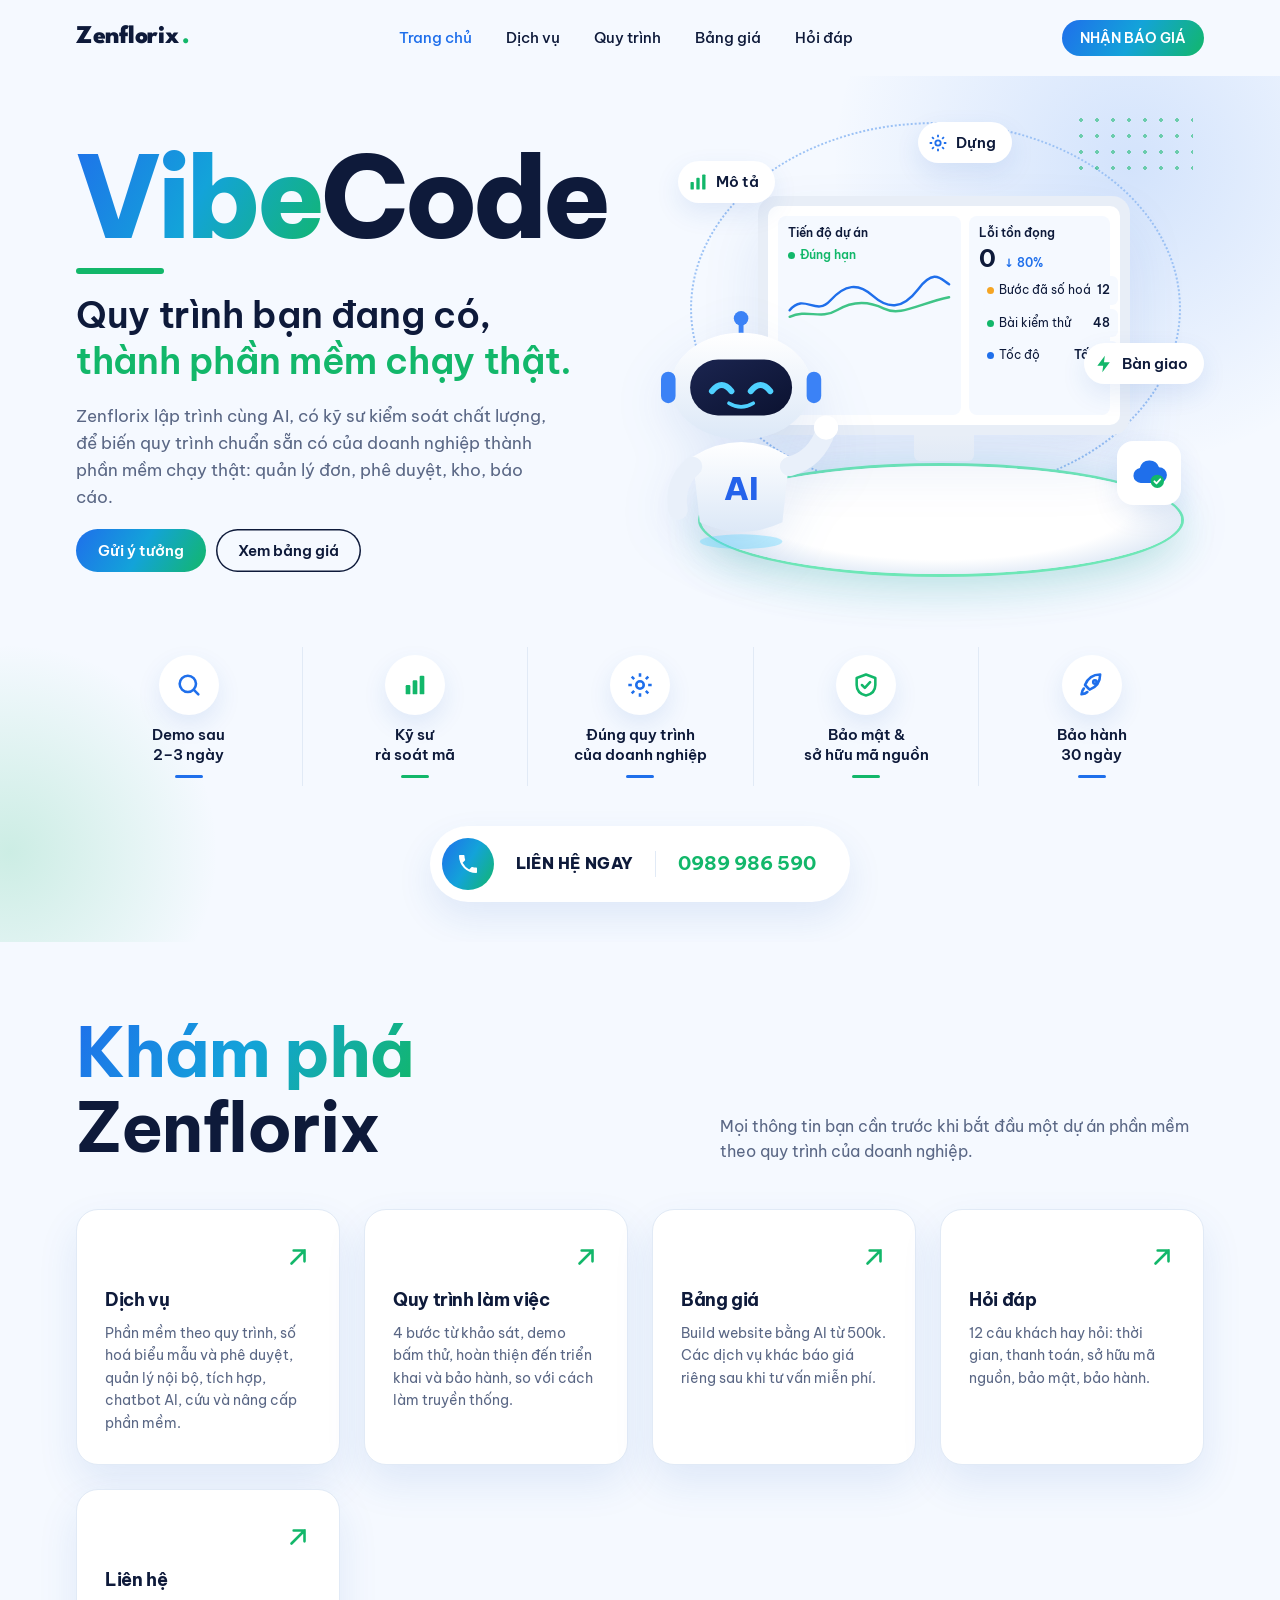
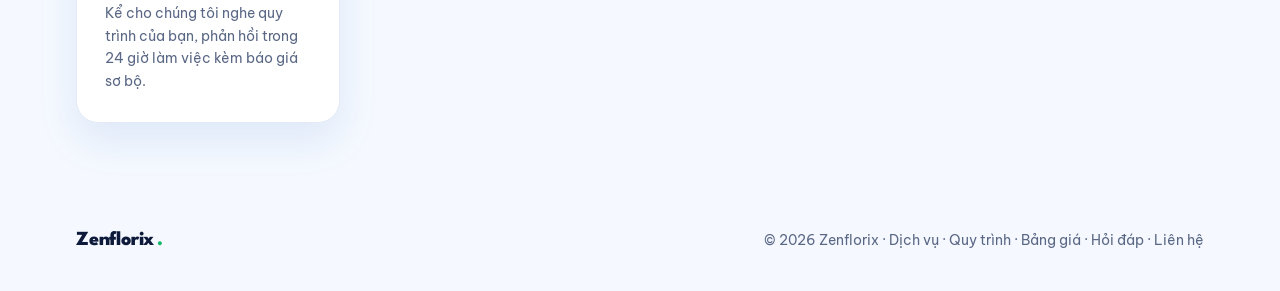
==== commit 93c50b95: "Bảng giá: chỉ ghi giá khởi đầu build website AI từ 500k, các phạm vi khác liên hệ tư vấn Co-Authored" ====
--- a/index.html
+++ b/index.html
@@ -5,7 +5,7 @@
 <meta name="viewport" content="width=device-width, initial-scale=1, viewport-fit=cover">
 <title>Zenflorix Vibe Code | Phần mềm theo quy trình doanh nghiệp</title>
 <meta name="claude:viewport-fit-sides" content="cover">
-<meta name="description" content="Zenflorix số hoá quy trình sẵn có của doanh nghiệp thành phần mềm chạy thật: quản lý nội bộ, phê duyệt, tích hợp, chatbot AI. Lập trình cùng AI, kỹ sư kiểm soát chất lượng. Dashboard từ 2 triệu.">
+<meta name="description" content="Zenflorix số hoá quy trình sẵn có của doanh nghiệp thành phần mềm chạy thật: quản lý nội bộ, phê duyệt, tích hợp, chatbot AI. Lập trình cùng AI, kỹ sư kiểm soát chất lượng. Build website AI từ 500k.">
 <meta name="robots" content="index, follow, max-image-preview:large">
 <meta name="theme-color" content="#1F6FEB">
 <link rel="canonical" href="https://io.zenflorix.com/">
@@ -14,15 +14,15 @@
 <meta property="og:locale" content="vi_VN">
 <meta property="og:site_name" content="Zenflorix">
 <meta property="og:title" content="Zenflorix Vibe Code | Phần mềm theo quy trình doanh nghiệp">
-<meta property="og:description" content="Zenflorix số hoá quy trình sẵn có của doanh nghiệp thành phần mềm chạy thật: quản lý nội bộ, phê duyệt, tích hợp, chatbot AI. Lập trình cùng AI, kỹ sư kiểm soát chất lượng. Dashboard từ 2 triệu.">
+<meta property="og:description" content="Zenflorix số hoá quy trình sẵn có của doanh nghiệp thành phần mềm chạy thật: quản lý nội bộ, phê duyệt, tích hợp, chatbot AI. Lập trình cùng AI, kỹ sư kiểm soát chất lượng. Build website AI từ 500k.">
 <meta property="og:url" content="https://io.zenflorix.com/">
 <meta property="og:image" content="https://io.zenflorix.com/zenflorix-logo.png">
 <meta name="twitter:card" content="summary">
 <meta name="twitter:title" content="Zenflorix Vibe Code | Phần mềm theo quy trình doanh nghiệp">
-<meta name="twitter:description" content="Zenflorix số hoá quy trình sẵn có của doanh nghiệp thành phần mềm chạy thật: quản lý nội bộ, phê duyệt, tích hợp, chatbot AI. Lập trình cùng AI, kỹ sư kiểm soát chất lượng. Dashboard từ 2 triệu.">
+<meta name="twitter:description" content="Zenflorix số hoá quy trình sẵn có của doanh nghiệp thành phần mềm chạy thật: quản lý nội bộ, phê duyệt, tích hợp, chatbot AI. Lập trình cùng AI, kỹ sư kiểm soát chất lượng. Build website AI từ 500k.">
 <meta name="twitter:image" content="https://io.zenflorix.com/zenflorix-logo.png">
 <script type="application/ld+json">{"@context": "https://schema.org", "@type": "Organization", "name": "Zenflorix", "legalName": "Công ty TNHH Zenflorix", "url": "https://io.zenflorix.com/", "logo": "https://io.zenflorix.com/zenflorix-logo.png", "email": "zenflorix@gmail.com", "telephone": "+84989986590", "address": {"@type": "PostalAddress", "addressLocality": "Hà Nội", "addressCountry": "VN"}, "contactPoint": {"@type": "ContactPoint", "contactType": "sales", "telephone": "+84989986590", "email": "zenflorix@gmail.com", "areaServed": "VN", "availableLanguage": "Vietnamese"}}</script>
-<script type="application/ld+json">{"@context": "https://schema.org", "@type": "ProfessionalService", "name": "Zenflorix Vibe Code", "url": "https://io.zenflorix.com/", "image": "https://io.zenflorix.com/zenflorix-logo.png", "telephone": "+84989986590", "email": "zenflorix@gmail.com", "areaServed": "VN", "priceRange": "từ 2.000.000 ₫"}</script>
+<script type="application/ld+json">{"@context": "https://schema.org", "@type": "ProfessionalService", "name": "Zenflorix Vibe Code", "url": "https://io.zenflorix.com/", "image": "https://io.zenflorix.com/zenflorix-logo.png", "telephone": "+84989986590", "email": "zenflorix@gmail.com", "areaServed": "VN", "priceRange": "từ 500.000 ₫"}</script>
 <script type="application/ld+json">{"@context": "https://schema.org", "@type": "WebSite", "name": "Zenflorix Vibe Code", "url": "https://io.zenflorix.com/", "inLanguage": "vi"}</script>
 <link rel="preconnect" href="https://fonts.googleapis.com">
 <link rel="preconnect" href="https://fonts.gstatic.com" crossorigin>
@@ -126,7 +126,7 @@
       <div class="svc-more">
         <a class="folder svc" href="/dich-vu/"><svg class="arrow" viewBox="0 0 24 24" fill="none" stroke="currentColor" stroke-width="2.4" stroke-linecap="round"><path d="M6 18 18 6M8 6h10v10"/></svg><h3>Dịch vụ</h3><p>Phần mềm theo quy trình, số hoá biểu mẫu và phê duyệt, quản lý nội bộ, tích hợp, chatbot AI, cứu và nâng cấp phần mềm.</p></a>
         <a class="folder svc" href="/quy-trinh/"><svg class="arrow" viewBox="0 0 24 24" fill="none" stroke="currentColor" stroke-width="2.4" stroke-linecap="round"><path d="M6 18 18 6M8 6h10v10"/></svg><h3>Quy trình làm việc</h3><p>4 bước từ khảo sát, demo bấm thử, hoàn thiện đến triển khai và bảo hành, so với cách làm truyền thống.</p></a>
-        <a class="folder svc" href="/bang-gia/"><svg class="arrow" viewBox="0 0 24 24" fill="none" stroke="currentColor" stroke-width="2.4" stroke-linecap="round"><path d="M6 18 18 6M8 6h10v10"/></svg><h3>Bảng giá</h3><p>Dashboard từ 2 triệu, ứng dụng nghiệp vụ 10–80 triệu, CRM/HRM/ERP theo module, công cụ AI. Báo giá trước khi làm.</p></a>
+        <a class="folder svc" href="/bang-gia/"><svg class="arrow" viewBox="0 0 24 24" fill="none" stroke="currentColor" stroke-width="2.4" stroke-linecap="round"><path d="M6 18 18 6M8 6h10v10"/></svg><h3>Bảng giá</h3><p>Build website bằng AI từ 500k. Các dịch vụ khác báo giá riêng sau khi tư vấn miễn phí.</p></a>
         <a class="folder svc" href="/hoi-dap/"><svg class="arrow" viewBox="0 0 24 24" fill="none" stroke="currentColor" stroke-width="2.4" stroke-linecap="round"><path d="M6 18 18 6M8 6h10v10"/></svg><h3>Hỏi đáp</h3><p>12 câu khách hay hỏi: thời gian, thanh toán, sở hữu mã nguồn, bảo mật, bảo hành.</p></a>
         <a class="folder svc" href="/lien-he/"><svg class="arrow" viewBox="0 0 24 24" fill="none" stroke="currentColor" stroke-width="2.4" stroke-linecap="round"><path d="M6 18 18 6M8 6h10v10"/></svg><h3>Liên hệ</h3><p>Kể cho chúng tôi nghe quy trình của bạn, phản hồi trong 24 giờ làm việc kèm báo giá sơ bộ.</p></a>
       </div>
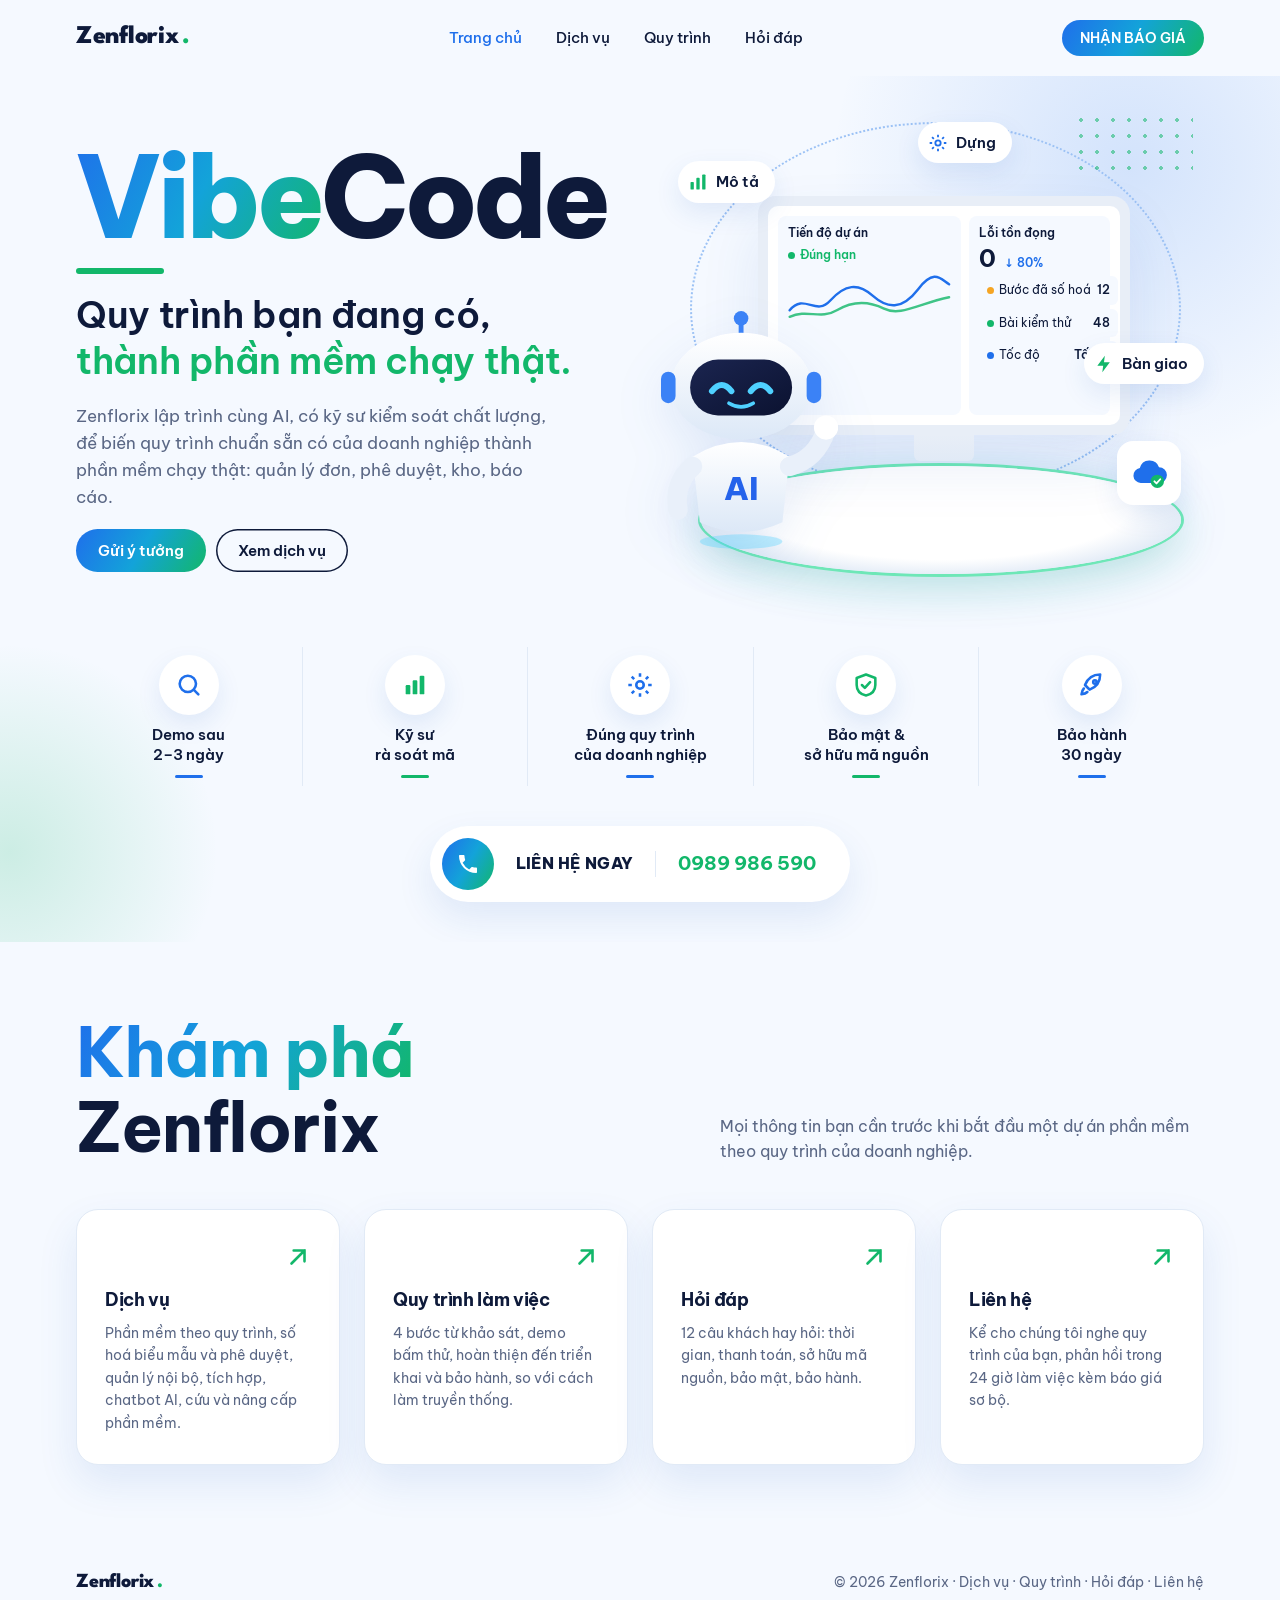
==== commit bbd5881f: "Bỏ trang Bảng giá, gỡ liên kết và chuyển hướng về trang Liên hệ Co-Authored-By: Claude Sonnet 5.5 <n" ====
--- a/index.html
+++ b/index.html
@@ -5,7 +5,7 @@
 <meta name="viewport" content="width=device-width, initial-scale=1, viewport-fit=cover">
 <title>Zenflorix Vibe Code | Phần mềm theo quy trình doanh nghiệp</title>
 <meta name="claude:viewport-fit-sides" content="cover">
-<meta name="description" content="Zenflorix số hoá quy trình sẵn có của doanh nghiệp thành phần mềm chạy thật: quản lý nội bộ, phê duyệt, tích hợp, chatbot AI. Lập trình cùng AI, kỹ sư kiểm soát chất lượng. Build website AI từ 500k.">
+<meta name="description" content="Zenflorix số hoá quy trình sẵn có của doanh nghiệp thành phần mềm chạy thật: quản lý nội bộ, phê duyệt, tích hợp, chatbot AI. Lập trình cùng AI, kỹ sư kiểm soát chất lượng.">
 <meta name="robots" content="index, follow, max-image-preview:large">
 <meta name="theme-color" content="#1F6FEB">
 <link rel="canonical" href="https://io.zenflorix.com/">
@@ -14,15 +14,15 @@
 <meta property="og:locale" content="vi_VN">
 <meta property="og:site_name" content="Zenflorix">
 <meta property="og:title" content="Zenflorix Vibe Code | Phần mềm theo quy trình doanh nghiệp">
-<meta property="og:description" content="Zenflorix số hoá quy trình sẵn có của doanh nghiệp thành phần mềm chạy thật: quản lý nội bộ, phê duyệt, tích hợp, chatbot AI. Lập trình cùng AI, kỹ sư kiểm soát chất lượng. Build website AI từ 500k.">
+<meta property="og:description" content="Zenflorix số hoá quy trình sẵn có của doanh nghiệp thành phần mềm chạy thật: quản lý nội bộ, phê duyệt, tích hợp, chatbot AI. Lập trình cùng AI, kỹ sư kiểm soát chất lượng.">
 <meta property="og:url" content="https://io.zenflorix.com/">
 <meta property="og:image" content="https://io.zenflorix.com/zenflorix-logo.png">
 <meta name="twitter:card" content="summary">
 <meta name="twitter:title" content="Zenflorix Vibe Code | Phần mềm theo quy trình doanh nghiệp">
-<meta name="twitter:description" content="Zenflorix số hoá quy trình sẵn có của doanh nghiệp thành phần mềm chạy thật: quản lý nội bộ, phê duyệt, tích hợp, chatbot AI. Lập trình cùng AI, kỹ sư kiểm soát chất lượng. Build website AI từ 500k.">
+<meta name="twitter:description" content="Zenflorix số hoá quy trình sẵn có của doanh nghiệp thành phần mềm chạy thật: quản lý nội bộ, phê duyệt, tích hợp, chatbot AI. Lập trình cùng AI, kỹ sư kiểm soát chất lượng.">
 <meta name="twitter:image" content="https://io.zenflorix.com/zenflorix-logo.png">
 <script type="application/ld+json">{"@context": "https://schema.org", "@type": "Organization", "name": "Zenflorix", "legalName": "Công ty TNHH Zenflorix", "url": "https://io.zenflorix.com/", "logo": "https://io.zenflorix.com/zenflorix-logo.png", "email": "zenflorix@gmail.com", "telephone": "+84989986590", "address": {"@type": "PostalAddress", "addressLocality": "Hà Nội", "addressCountry": "VN"}, "contactPoint": {"@type": "ContactPoint", "contactType": "sales", "telephone": "+84989986590", "email": "zenflorix@gmail.com", "areaServed": "VN", "availableLanguage": "Vietnamese"}}</script>
-<script type="application/ld+json">{"@context": "https://schema.org", "@type": "ProfessionalService", "name": "Zenflorix Vibe Code", "url": "https://io.zenflorix.com/", "image": "https://io.zenflorix.com/zenflorix-logo.png", "telephone": "+84989986590", "email": "zenflorix@gmail.com", "areaServed": "VN", "priceRange": "từ 500.000 ₫"}</script>
+<script type="application/ld+json">{"@context": "https://schema.org", "@type": "ProfessionalService", "name": "Zenflorix Vibe Code", "url": "https://io.zenflorix.com/", "image": "https://io.zenflorix.com/zenflorix-logo.png", "telephone": "+84989986590", "email": "zenflorix@gmail.com", "areaServed": "VN"}</script>
 <script type="application/ld+json">{"@context": "https://schema.org", "@type": "WebSite", "name": "Zenflorix Vibe Code", "url": "https://io.zenflorix.com/", "inLanguage": "vi"}</script>
 <link rel="preconnect" href="https://fonts.googleapis.com">
 <link rel="preconnect" href="https://fonts.gstatic.com" crossorigin>
@@ -37,7 +37,6 @@
       <a href="/" class="active" aria-current="page">Trang chủ</a>
       <a href="/dich-vu/">Dịch vụ</a>
       <a href="/quy-trinh/">Quy trình</a>
-      <a href="/bang-gia/">Bảng giá</a>
       <a href="/hoi-dap/">Hỏi đáp</a>
     </nav>
     <a class="btn btn-brand btn-sm" href="/lien-he/">NHẬN BÁO GIÁ</a>
@@ -52,7 +51,7 @@
           <span class="bar" aria-hidden="true"></span>
           <h1 class="sub"><span class="sr-only">Zenflorix Vibe Code: </span>Quy trình bạn đang có,<br><em>thành phần mềm chạy thật.</em></h1>
           <p>Zenflorix lập trình cùng AI, có kỹ sư kiểm soát chất lượng, để biến quy trình chuẩn sẵn có của doanh nghiệp thành phần mềm chạy thật: quản lý đơn, phê duyệt, kho, báo cáo.</p>
-          <div class="cta"><a class="btn btn-brand" href="/lien-he/">Gửi ý tưởng</a><a class="btn btn-line" href="/bang-gia/">Xem bảng giá</a></div>
+          <div class="cta"><a class="btn btn-brand" href="/lien-he/">Gửi ý tưởng</a><a class="btn btn-line" href="/dich-vu/">Xem dịch vụ</a></div>
         </div>
 
         <div class="stage" aria-label="Minh hoạ: bảng theo dõi dự án và trợ lý AI">
@@ -126,7 +125,6 @@
       <div class="svc-more">
         <a class="folder svc" href="/dich-vu/"><svg class="arrow" viewBox="0 0 24 24" fill="none" stroke="currentColor" stroke-width="2.4" stroke-linecap="round"><path d="M6 18 18 6M8 6h10v10"/></svg><h3>Dịch vụ</h3><p>Phần mềm theo quy trình, số hoá biểu mẫu và phê duyệt, quản lý nội bộ, tích hợp, chatbot AI, cứu và nâng cấp phần mềm.</p></a>
         <a class="folder svc" href="/quy-trinh/"><svg class="arrow" viewBox="0 0 24 24" fill="none" stroke="currentColor" stroke-width="2.4" stroke-linecap="round"><path d="M6 18 18 6M8 6h10v10"/></svg><h3>Quy trình làm việc</h3><p>4 bước từ khảo sát, demo bấm thử, hoàn thiện đến triển khai và bảo hành, so với cách làm truyền thống.</p></a>
-        <a class="folder svc" href="/bang-gia/"><svg class="arrow" viewBox="0 0 24 24" fill="none" stroke="currentColor" stroke-width="2.4" stroke-linecap="round"><path d="M6 18 18 6M8 6h10v10"/></svg><h3>Bảng giá</h3><p>Build website bằng AI từ 500k. Các dịch vụ khác báo giá riêng sau khi tư vấn miễn phí.</p></a>
         <a class="folder svc" href="/hoi-dap/"><svg class="arrow" viewBox="0 0 24 24" fill="none" stroke="currentColor" stroke-width="2.4" stroke-linecap="round"><path d="M6 18 18 6M8 6h10v10"/></svg><h3>Hỏi đáp</h3><p>12 câu khách hay hỏi: thời gian, thanh toán, sở hữu mã nguồn, bảo mật, bảo hành.</p></a>
         <a class="folder svc" href="/lien-he/"><svg class="arrow" viewBox="0 0 24 24" fill="none" stroke="currentColor" stroke-width="2.4" stroke-linecap="round"><path d="M6 18 18 6M8 6h10v10"/></svg><h3>Liên hệ</h3><p>Kể cho chúng tôi nghe quy trình của bạn, phản hồi trong 24 giờ làm việc kèm báo giá sơ bộ.</p></a>
       </div>
@@ -137,7 +135,7 @@
 <footer>
   <div class="wrap">
     <span class="logo">Zenflorix<span class="dot">.</span></span>
-    <span>© 2026 Zenflorix · <a href="/dich-vu/">Dịch vụ</a> · <a href="/quy-trinh/">Quy trình</a> · <a href="/bang-gia/">Bảng giá</a> · <a href="/hoi-dap/">Hỏi đáp</a> · <a href="/lien-he/">Liên hệ</a></span>
+    <span>© 2026 Zenflorix · <a href="/dich-vu/">Dịch vụ</a> · <a href="/quy-trinh/">Quy trình</a> · <a href="/hoi-dap/">Hỏi đáp</a> · <a href="/lien-he/">Liên hệ</a></span>
   </div>
 </footer>
 </body>
